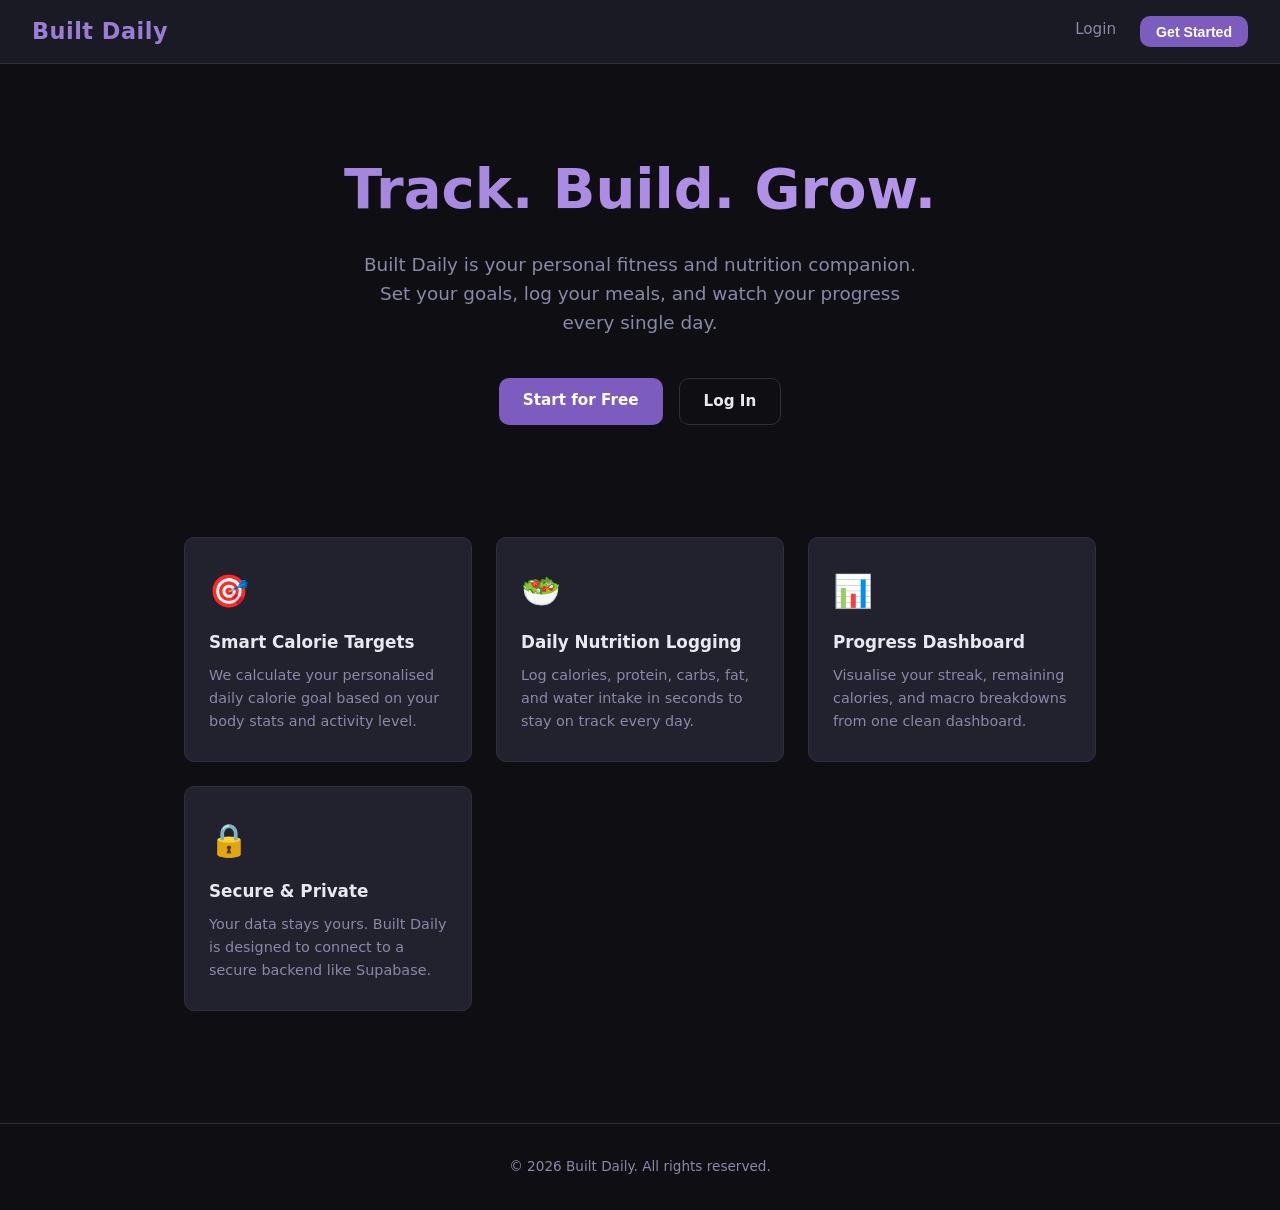
==== index.html @ 385be21b "Implement Built Daily web app: HTML pages, CSS theme, and JavaScript modules Co-authored-by: craigwi" ====
<!DOCTYPE html>
<html lang="en">
<head>
  <meta charset="UTF-8" />
  <meta name="viewport" content="width=device-width, initial-scale=1.0" />
  <title>Built Daily – Track. Build. Grow.</title>
  <link rel="stylesheet" href="css/styles.css" />
</head>
<body>

  <!-- Navigation -->
  <nav>
    <span class="logo">Built Daily</span>
    <ul class="nav-links">
      <li><a href="login.html">Login</a></li>
      <li><a href="signup.html"><button class="btn btn-primary" style="padding:0.45rem 1rem;font-size:0.88rem">Get Started</button></a></li>
    </ul>
  </nav>

  <!-- Hero -->
  <section class="hero">
    <h1>Track. Build. Grow.</h1>
    <p>
      Built Daily is your personal fitness and nutrition companion.
      Set your goals, log your meals, and watch your progress every single day.
    </p>
    <div class="hero-actions">
      <a href="signup.html" class="btn btn-primary">Start for Free</a>
      <a href="login.html" class="btn btn-secondary">Log In</a>
    </div>
  </section>

  <!-- Features -->
  <section class="features">
    <div class="feature-card">
      <div class="icon">🎯</div>
      <h3>Smart Calorie Targets</h3>
      <p>We calculate your personalised daily calorie goal based on your body stats and activity level.</p>
    </div>
    <div class="feature-card">
      <div class="icon">🥗</div>
      <h3>Daily Nutrition Logging</h3>
      <p>Log calories, protein, carbs, fat, and water intake in seconds to stay on track every day.</p>
    </div>
    <div class="feature-card">
      <div class="icon">📊</div>
      <h3>Progress Dashboard</h3>
      <p>Visualise your streak, remaining calories, and macro breakdowns from one clean dashboard.</p>
    </div>
    <div class="feature-card">
      <div class="icon">🔒</div>
      <h3>Secure &amp; Private</h3>
      <p>Your data stays yours. Built Daily is designed to connect to a secure backend like Supabase.</p>
    </div>
  </section>

  <!-- Footer -->
  <footer>
    <p>&copy; 2026 Built Daily. All rights reserved.</p>
  </footer>

</body>
</html>
---- css/styles.css ----
/* Built Daily – Dark Modern Theme */

/* ─── Reset & Base ─────────────────────────────────────────── */
*, *::before, *::after {
  box-sizing: border-box;
  margin: 0;
  padding: 0;
}

:root {
  --bg-primary:   #0f0f13;
  --bg-secondary: #1a1a24;
  --bg-card:      #22222f;
  --accent:       #7c5cbf;
  --accent-light: #9b7ed4;
  --accent-dark:  #5e41a0;
  --success:      #3ecf8e;
  --danger:       #e05260;
  --text-primary: #e8e8f0;
  --text-muted:   #8888a8;
  --border:       #2e2e3e;
  --radius:       10px;
  --shadow:       0 4px 24px rgba(0, 0, 0, 0.5);
}

html {
  font-size: 16px;
  scroll-behavior: smooth;
}

body {
  font-family: 'Segoe UI', system-ui, -apple-system, sans-serif;
  background-color: var(--bg-primary);
  color: var(--text-primary);
  line-height: 1.6;
  min-height: 100vh;
}

a {
  color: var(--accent-light);
  text-decoration: none;
  transition: color 0.2s;
}

a:hover {
  color: #fff;
}

/* ─── Navigation ────────────────────────────────────────────── */
nav {
  background-color: var(--bg-secondary);
  border-bottom: 1px solid var(--border);
  padding: 0 2rem;
  display: flex;
  align-items: center;
  justify-content: space-between;
  height: 64px;
  position: sticky;
  top: 0;
  z-index: 100;
}

nav .logo {
  font-size: 1.4rem;
  font-weight: 700;
  color: var(--accent-light);
  letter-spacing: 0.5px;
}

nav .nav-links {
  display: flex;
  gap: 1.5rem;
  list-style: none;
}

nav .nav-links a {
  color: var(--text-muted);
  font-size: 0.95rem;
  font-weight: 500;
  transition: color 0.2s;
}

nav .nav-links a:hover,
nav .nav-links a.active {
  color: var(--text-primary);
}

/* ─── Layout Helpers ────────────────────────────────────────── */
.container {
  max-width: 960px;
  margin: 0 auto;
  padding: 2rem 1.5rem;
}

.container--narrow {
  max-width: 480px;
  margin: 0 auto;
  padding: 2rem 1.5rem;
}

/* ─── Hero (Landing Page) ───────────────────────────────────── */
.hero {
  text-align: center;
  padding: 5rem 1.5rem 4rem;
}

.hero h1 {
  font-size: clamp(2rem, 5vw, 3.5rem);
  font-weight: 800;
  background: linear-gradient(135deg, var(--accent-light), #c09df5);
  -webkit-background-clip: text;
  -webkit-text-fill-color: transparent;
  background-clip: text;
  margin-bottom: 1rem;
}

.hero p {
  font-size: 1.15rem;
  color: var(--text-muted);
  max-width: 560px;
  margin: 0 auto 2.5rem;
}

.hero-actions {
  display: flex;
  gap: 1rem;
  justify-content: center;
  flex-wrap: wrap;
}

/* ─── Features Grid ─────────────────────────────────────────── */
.features {
  display: grid;
  grid-template-columns: repeat(auto-fit, minmax(240px, 1fr));
  gap: 1.5rem;
  padding: 3rem 1.5rem;
  max-width: 960px;
  margin: 0 auto;
}

.feature-card {
  background: var(--bg-card);
  border: 1px solid var(--border);
  border-radius: var(--radius);
  padding: 1.75rem 1.5rem;
  transition: transform 0.2s, border-color 0.2s;
}

.feature-card:hover {
  transform: translateY(-3px);
  border-color: var(--accent);
}

.feature-card .icon {
  font-size: 2rem;
  margin-bottom: 0.75rem;
}

.feature-card h3 {
  font-size: 1.05rem;
  margin-bottom: 0.5rem;
}

.feature-card p {
  font-size: 0.9rem;
  color: var(--text-muted);
}

/* ─── Buttons ───────────────────────────────────────────────── */
.btn {
  display: inline-block;
  padding: 0.65rem 1.5rem;
  border-radius: var(--radius);
  font-size: 0.95rem;
  font-weight: 600;
  cursor: pointer;
  transition: background-color 0.2s, transform 0.15s;
  border: none;
  text-align: center;
}

.btn:active {
  transform: scale(0.97);
}

.btn-primary {
  background-color: var(--accent);
  color: #fff;
}

.btn-primary:hover {
  background-color: var(--accent-light);
  color: #fff;
}

.btn-secondary {
  background-color: transparent;
  color: var(--text-primary);
  border: 1px solid var(--border);
}

.btn-secondary:hover {
  border-color: var(--accent-light);
  color: var(--accent-light);
}

.btn-full {
  width: 100%;
}

.btn-success {
  background-color: var(--success);
  color: #0f0f13;
}

.btn-success:hover {
  background-color: #5de0a8;
  color: #0f0f13;
}

/* ─── Cards ─────────────────────────────────────────────────── */
.card {
  background: var(--bg-card);
  border: 1px solid var(--border);
  border-radius: var(--radius);
  padding: 1.75rem;
  box-shadow: var(--shadow);
}

.card h2 {
  font-size: 1.4rem;
  margin-bottom: 1.5rem;
  color: var(--text-primary);
}

/* ─── Forms ─────────────────────────────────────────────────── */
.form-group {
  margin-bottom: 1.25rem;
}

.form-group label {
  display: block;
  font-size: 0.88rem;
  font-weight: 600;
  color: var(--text-muted);
  text-transform: uppercase;
  letter-spacing: 0.6px;
  margin-bottom: 0.4rem;
}

.form-group input,
.form-group select,
.form-group textarea {
  width: 100%;
  background: var(--bg-secondary);
  border: 1px solid var(--border);
  border-radius: 6px;
  padding: 0.65rem 0.9rem;
  font-size: 0.95rem;
  color: var(--text-primary);
  outline: none;
  transition: border-color 0.2s, box-shadow 0.2s;
}

.form-group input:focus,
.form-group select:focus,
.form-group textarea:focus {
  border-color: var(--accent);
  box-shadow: 0 0 0 3px rgba(124, 92, 191, 0.2);
}

.form-row {
  display: grid;
  grid-template-columns: 1fr 1fr;
  gap: 1rem;
}

.form-footer {
  margin-top: 1rem;
  text-align: center;
  font-size: 0.88rem;
  color: var(--text-muted);
}

/* ─── Alerts ─────────────────────────────────────────────────── */
.alert {
  padding: 0.85rem 1rem;
  border-radius: 6px;
  font-size: 0.9rem;
  margin-bottom: 1.25rem;
  display: none;
}

.alert.show {
  display: block;
}

.alert-error {
  background-color: rgba(224, 82, 96, 0.15);
  border: 1px solid var(--danger);
  color: #f08090;
}

.alert-success {
  background-color: rgba(62, 207, 142, 0.15);
  border: 1px solid var(--success);
  color: var(--success);
}

/* ─── Dashboard ─────────────────────────────────────────────── */
.page-header {
  margin-bottom: 2rem;
}

.page-header h1 {
  font-size: 1.75rem;
  font-weight: 700;
}

.page-header p {
  color: var(--text-muted);
  font-size: 0.95rem;
  margin-top: 0.25rem;
}

.stats-grid {
  display: grid;
  grid-template-columns: repeat(auto-fit, minmax(180px, 1fr));
  gap: 1.25rem;
  margin-bottom: 2rem;
}

.stat-card {
  background: var(--bg-card);
  border: 1px solid var(--border);
  border-radius: var(--radius);
  padding: 1.25rem 1.5rem;
}

.stat-card .stat-label {
  font-size: 0.78rem;
  text-transform: uppercase;
  letter-spacing: 0.6px;
  color: var(--text-muted);
  margin-bottom: 0.4rem;
}

.stat-card .stat-value {
  font-size: 2rem;
  font-weight: 700;
  color: var(--accent-light);
}

.stat-card .stat-unit {
  font-size: 0.8rem;
  color: var(--text-muted);
  margin-top: 0.1rem;
}

.progress-bar-wrap {
  background: var(--bg-secondary);
  border-radius: 999px;
  height: 8px;
  margin-top: 0.75rem;
  overflow: hidden;
}

.progress-bar {
  height: 100%;
  background: linear-gradient(90deg, var(--accent), var(--accent-light));
  border-radius: 999px;
  transition: width 0.4s ease;
}

.log-list {
  list-style: none;
}

.log-list li {
  display: flex;
  justify-content: space-between;
  padding: 0.85rem 0;
  border-bottom: 1px solid var(--border);
  font-size: 0.92rem;
}

.log-list li:last-child {
  border-bottom: none;
}

.log-list .date {
  color: var(--text-muted);
  font-size: 0.82rem;
}

/* ─── Footer ─────────────────────────────────────────────────── */
footer {
  text-align: center;
  padding: 2rem 1.5rem;
  border-top: 1px solid var(--border);
  color: var(--text-muted);
  font-size: 0.85rem;
  margin-top: 4rem;
}

/* ─── Utility ────────────────────────────────────────────────── */
.text-center { text-align: center; }
.text-muted  { color: var(--text-muted); }
.mt-1  { margin-top: 0.5rem; }
.mt-2  { margin-top: 1rem; }
.mt-3  { margin-top: 1.5rem; }
.mb-2  { margin-bottom: 1rem; }
.divider {
  border: none;
  border-top: 1px solid var(--border);
  margin: 1.5rem 0;
}

/* ─── Responsive ─────────────────────────────────────────────── */
@media (max-width: 600px) {
  .form-row {
    grid-template-columns: 1fr;
  }

  nav .nav-links {
    gap: 0.8rem;
  }

  .hero {
    padding: 3rem 1rem 2rem;
  }
}
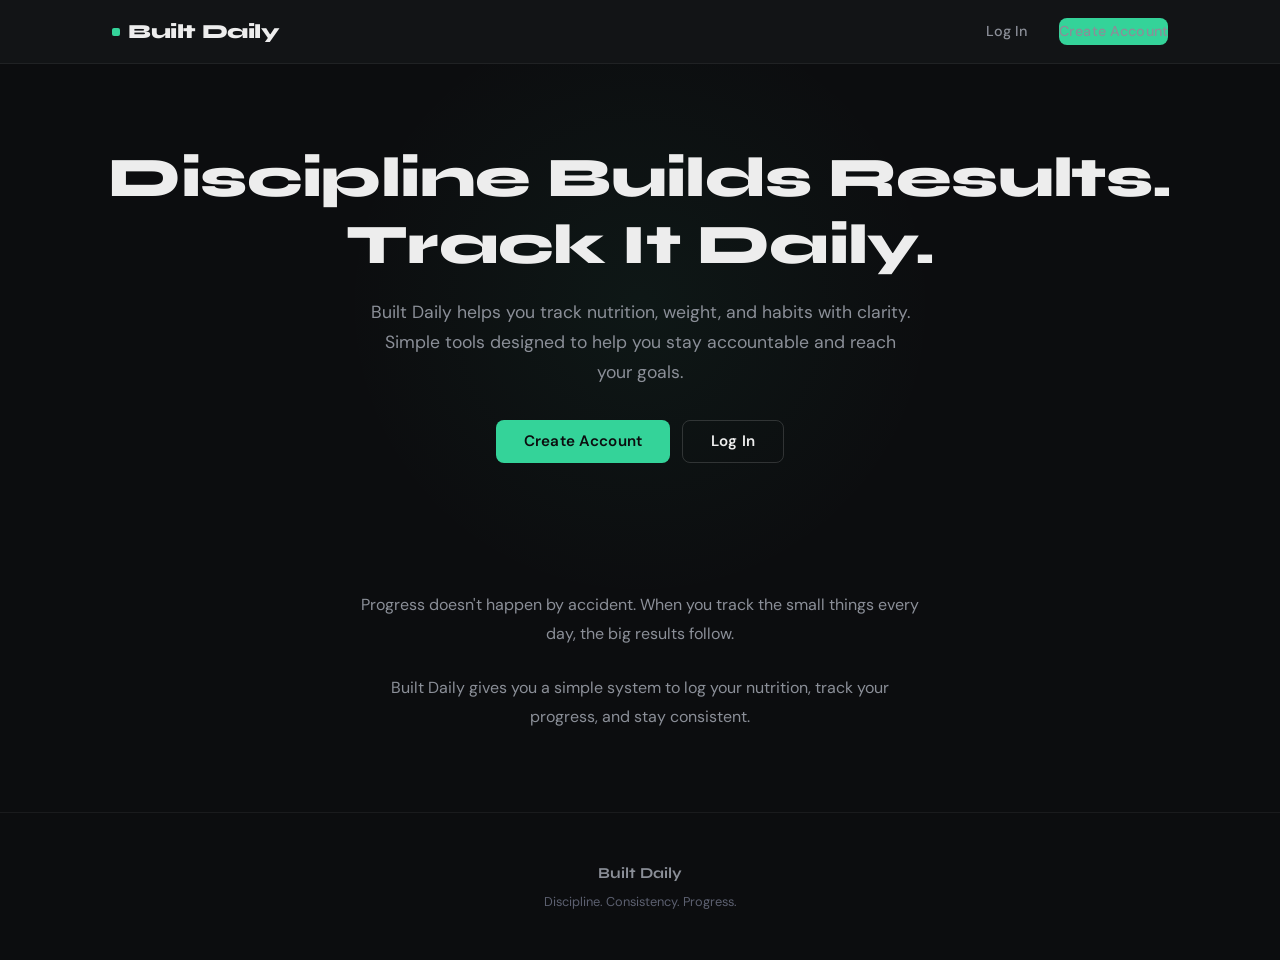
==== commit 6e56d1c8: "Revise index.html for branding and layout improvements Updated the HTML structure and content for be" ====
--- a/index.html
+++ b/index.html
@@ -1,63 +1,75 @@
 <!DOCTYPE html>
 <html lang="en">
 <head>
-  <meta charset="UTF-8" />
-  <meta name="viewport" content="width=device-width, initial-scale=1.0" />
-  <title>Built Daily – Track. Build. Grow.</title>
-  <link rel="stylesheet" href="css/styles.css" />
+  <meta charset="UTF-8">
+  <meta name="viewport" content="width=device-width, initial-scale=1.0">
+  <title>Built Daily — Discipline Builds Results</title>
+  <link rel="stylesheet" href="css/styles.css">
 </head>
 <body>
 
-  <!-- Navigation -->
-  <nav>
-    <span class="logo">Built Daily</span>
-    <ul class="nav-links">
-      <li><a href="login.html">Login</a></li>
-      <li><a href="signup.html"><button class="btn btn-primary" style="padding:0.45rem 1rem;font-size:0.88rem">Get Started</button></a></li>
-    </ul>
-  </nav>
+  <!-- Header -->
+  <header class="site-header">
+    <div class="header-inner">
+      <a href="index.html" class="logo">
+        <span class="logo-mark"></span>
+        Built Daily
+      </a>
+      <nav class="nav-desktop">
+        <a href="login.html">Log In</a>
+        <a href="signup.html" class="btn btn-primary btn-sm">Create Account</a>
+      </nav>
+      <button class="hamburger" aria-label="Toggle navigation">
+        <span></span>
+        <span></span>
+        <span></span>
+      </button>
+    </div>
+    <nav class="nav-mobile">
+      <a href="login.html">Log In</a>
+      <a href="signup.html">Create Account</a>
+    </nav>
+  </header>
 
-  <!-- Hero -->
-  <section class="hero">
-    <h1>Track. Build. Grow.</h1>
-    <p>
-      Built Daily is your personal fitness and nutrition companion.
-      Set your goals, log your meals, and watch your progress every single day.
-    </p>
-    <div class="hero-actions">
-      <a href="signup.html" class="btn btn-primary">Start for Free</a>
-      <a href="login.html" class="btn btn-secondary">Log In</a>
-    </div>
-  </section>
+  <!-- Main -->
+  <main>
 
-  <!-- Features -->
-  <section class="features">
-    <div class="feature-card">
-      <div class="icon">🎯</div>
-      <h3>Smart Calorie Targets</h3>
-      <p>We calculate your personalised daily calorie goal based on your body stats and activity level.</p>
-    </div>
-    <div class="feature-card">
-      <div class="icon">🥗</div>
-      <h3>Daily Nutrition Logging</h3>
-      <p>Log calories, protein, carbs, fat, and water intake in seconds to stay on track every day.</p>
-    </div>
-    <div class="feature-card">
-      <div class="icon">📊</div>
-      <h3>Progress Dashboard</h3>
-      <p>Visualise your streak, remaining calories, and macro breakdowns from one clean dashboard.</p>
-    </div>
-    <div class="feature-card">
-      <div class="icon">🔒</div>
-      <h3>Secure &amp; Private</h3>
-      <p>Your data stays yours. Built Daily is designed to connect to a secure backend like Supabase.</p>
-    </div>
-  </section>
+    <!-- Hero -->
+    <section class="hero container">
+      <h1 class="animate-in">Discipline Builds Results.<br>Track It Daily.</h1>
+      <p class="hero-subtitle animate-in delay-1">
+        Built Daily helps you track nutrition, weight, and habits with clarity.
+        Simple tools designed to help you stay accountable and reach your goals.
+      </p>
+      <div class="hero-ctas animate-in delay-2">
+        <a href="signup.html" class="btn btn-primary">Create Account</a>
+        <a href="login.html" class="btn btn-ghost">Log In</a>
+      </div>
+    </section>
+
+    <!-- Supporting Section -->
+    <section class="landing-section container">
+      <div class="animate-in delay-3">
+        <p>
+          Progress doesn't happen by accident.
+          When you track the small things every day, the big results follow.
+        </p>
+        <br>
+        <p>
+          Built Daily gives you a simple system to log your nutrition,
+          track your progress, and stay consistent.
+        </p>
+      </div>
+    </section>
+
+  </main>
 
   <!-- Footer -->
-  <footer>
-    <p>&copy; 2026 Built Daily. All rights reserved.</p>
+  <footer class="site-footer">
+    <p class="footer-name">Built Daily</p>
+    <p class="footer-note">Discipline. Consistency. Progress.</p>
   </footer>
 
+  <script src="js/nav.js"></script>
 </body>
 </html>
--- a/css/styles.css
+++ b/css/styles.css
@@ -1,432 +1,818 @@
-/* Built Daily – Dark Modern Theme */
-
-/* ─── Reset & Base ─────────────────────────────────────────── */
+/* ============================================
+   BUILT DAILY — Design System
+   Dark, disciplined, high-contrast, premium
+   ============================================ */
+
+/* --- Google Fonts --- */
+@import url('https://fonts.googleapis.com/css2?family=DM+Sans:ital,opsz,wght@0,9..40,300;0,9..40,400;0,9..40,500;0,9..40,600;0,9..40,700;1,9..40,400&family=Syne:wght@600;700;800&display=swap');
+
+/* --- CSS Variables --- */
+:root {
+  /* Backgrounds */
+  --bg-base: #0c0d0f;
+  --bg-section: #121416;
+  --bg-card: #181a1e;
+  --bg-card-hover: #1e2126;
+  --bg-input: #13151a;
+
+  /* Borders */
+  --border-subtle: rgba(255, 255, 255, 0.06);
+  --border-default: rgba(255, 255, 255, 0.1);
+  --border-strong: rgba(255, 255, 255, 0.15);
+  --border-input: rgba(255, 255, 255, 0.12);
+  --border-input-focus: var(--accent);
+
+  /* Text */
+  --text-primary: #ededed;
+  --text-secondary: #8b8f98;
+  --text-muted: #5c6070;
+  --text-on-accent: #0c0d0f;
+
+  /* Accent — disciplined teal-green */
+  --accent: #34d399;
+  --accent-hover: #2fc48d;
+  --accent-subtle: rgba(52, 211, 153, 0.1);
+  --accent-glow: rgba(52, 211, 153, 0.15);
+
+  /* Status */
+  --red: #f87171;
+  --yellow: #fbbf24;
+
+  /* Typography */
+  --font-heading: 'Syne', sans-serif;
+  --font-body: 'DM Sans', sans-serif;
+
+  /* Spacing scale */
+  --space-xs: 0.375rem;
+  --space-sm: 0.75rem;
+  --space-md: 1.25rem;
+  --space-lg: 2rem;
+  --space-xl: 3rem;
+  --space-2xl: 5rem;
+
+  /* Sizing */
+  --container-max: 1120px;
+  --container-narrow: 520px;
+  --radius-sm: 8px;
+  --radius-md: 12px;
+  --radius-lg: 16px;
+
+  /* Header */
+  --header-height: 64px;
+
+  /* Transitions */
+  --ease: cubic-bezier(0.25, 0.46, 0.45, 0.94);
+}
+
+/* --- Reset & Base --- */
 *, *::before, *::after {
-  box-sizing: border-box;
   margin: 0;
   padding: 0;
-}
-
-:root {
-  --bg-primary:   #0f0f13;
-  --bg-secondary: #1a1a24;
-  --bg-card:      #22222f;
-  --accent:       #7c5cbf;
-  --accent-light: #9b7ed4;
-  --accent-dark:  #5e41a0;
-  --success:      #3ecf8e;
-  --danger:       #e05260;
-  --text-primary: #e8e8f0;
-  --text-muted:   #8888a8;
-  --border:       #2e2e3e;
-  --radius:       10px;
-  --shadow:       0 4px 24px rgba(0, 0, 0, 0.5);
+  box-sizing: border-box;
 }
 
 html {
   font-size: 16px;
   scroll-behavior: smooth;
+  -webkit-font-smoothing: antialiased;
+  -moz-osx-font-smoothing: grayscale;
 }
 
 body {
-  font-family: 'Segoe UI', system-ui, -apple-system, sans-serif;
-  background-color: var(--bg-primary);
+  font-family: var(--font-body);
+  font-weight: 400;
   color: var(--text-primary);
+  background-color: var(--bg-base);
   line-height: 1.6;
   min-height: 100vh;
+  display: flex;
+  flex-direction: column;
+  overflow-x: hidden;
 }
 
 a {
-  color: var(--accent-light);
+  color: var(--accent);
   text-decoration: none;
-  transition: color 0.2s;
+  transition: color 0.2s var(--ease);
 }
 
 a:hover {
-  color: #fff;
-}
-
-/* ─── Navigation ────────────────────────────────────────────── */
-nav {
-  background-color: var(--bg-secondary);
-  border-bottom: 1px solid var(--border);
-  padding: 0 2rem;
+  color: var(--accent-hover);
+}
+
+img {
+  max-width: 100%;
+  display: block;
+}
+
+/* --- Typography --- */
+h1, h2, h3, h4 {
+  font-family: var(--font-heading);
+  font-weight: 700;
+  line-height: 1.2;
+  color: var(--text-primary);
+  letter-spacing: -0.01em;
+}
+
+h1 {
+  font-size: clamp(2rem, 5vw, 3rem);
+  font-weight: 800;
+}
+
+h2 {
+  font-size: clamp(1.5rem, 3.5vw, 2rem);
+}
+
+h3 {
+  font-size: 1.25rem;
+}
+
+h4 {
+  font-size: 1rem;
+  font-weight: 600;
+}
+
+p {
+  color: var(--text-secondary);
+  line-height: 1.7;
+}
+
+.text-muted {
+  color: var(--text-muted);
+  font-size: 0.875rem;
+}
+
+/* --- Layout --- */
+.container {
+  width: 100%;
+  max-width: var(--container-max);
+  margin: 0 auto;
+  padding: 0 var(--space-lg);
+}
+
+.container-narrow {
+  width: 100%;
+  max-width: var(--container-narrow);
+  margin: 0 auto;
+  padding: 0 var(--space-lg);
+}
+
+main {
+  flex: 1;
+  padding-top: var(--header-height);
+}
+
+/* --- Header / Sticky Nav --- */
+.site-header {
+  position: fixed;
+  top: 0;
+  left: 0;
+  right: 0;
+  z-index: 100;
+  height: var(--header-height);
+  background: var(--bg-section);
+  border-bottom: 1px solid var(--border-subtle);
+  backdrop-filter: blur(12px);
+  -webkit-backdrop-filter: blur(12px);
+}
+
+.header-inner {
+  max-width: var(--container-max);
+  margin: 0 auto;
+  padding: 0 var(--space-lg);
+  height: 100%;
   display: flex;
   align-items: center;
   justify-content: space-between;
-  height: 64px;
-  position: sticky;
-  top: 0;
-  z-index: 100;
-}
-
-nav .logo {
-  font-size: 1.4rem;
-  font-weight: 700;
-  color: var(--accent-light);
-  letter-spacing: 0.5px;
-}
-
-nav .nav-links {
-  display: flex;
-  gap: 1.5rem;
-  list-style: none;
-}
-
-nav .nav-links a {
-  color: var(--text-muted);
+}
+
+/* Logo */
+.logo {
+  font-family: var(--font-heading);
+  font-weight: 800;
+  font-size: 1.25rem;
+  color: var(--text-primary);
+  letter-spacing: -0.02em;
+  text-decoration: none;
+  display: flex;
+  align-items: center;
+  gap: 0.5rem;
+}
+
+.logo .logo-mark {
+  width: 8px;
+  height: 8px;
+  background: var(--accent);
+  border-radius: 2px;
+  display: inline-block;
+}
+
+/* Desktop Nav */
+.nav-desktop {
+  display: flex;
+  align-items: center;
+  gap: var(--space-lg);
+}
+
+.nav-desktop a {
+  font-size: 0.9rem;
+  font-weight: 500;
+  color: var(--text-secondary);
+  text-decoration: none;
+  padding: 0.375rem 0;
+  position: relative;
+  transition: color 0.2s var(--ease);
+}
+
+.nav-desktop a:hover,
+.nav-desktop a.active {
+  color: var(--text-primary);
+}
+
+.nav-desktop a.active::after {
+  content: '';
+  position: absolute;
+  bottom: -2px;
+  left: 0;
+  right: 0;
+  height: 2px;
+  background: var(--accent);
+  border-radius: 1px;
+}
+
+/* Hamburger */
+.hamburger {
+  display: none;
+  flex-direction: column;
+  justify-content: center;
+  gap: 5px;
+  width: 28px;
+  height: 28px;
+  background: none;
+  border: none;
+  cursor: pointer;
+  padding: 0;
+  z-index: 110;
+}
+
+.hamburger span {
+  display: block;
+  width: 100%;
+  height: 2px;
+  background: var(--text-primary);
+  border-radius: 1px;
+  transition: transform 0.3s var(--ease), opacity 0.2s var(--ease);
+}
+
+.hamburger.open span:nth-child(1) {
+  transform: translateY(7px) rotate(45deg);
+}
+
+.hamburger.open span:nth-child(2) {
+  opacity: 0;
+}
+
+.hamburger.open span:nth-child(3) {
+  transform: translateY(-7px) rotate(-45deg);
+}
+
+/* Mobile Nav */
+.nav-mobile {
+  display: none;
+  position: fixed;
+  top: var(--header-height);
+  left: 0;
+  right: 0;
+  background: var(--bg-section);
+  border-bottom: 1px solid var(--border-subtle);
+  padding: var(--space-md) var(--space-lg) var(--space-lg);
+  transform: translateY(-10px);
+  opacity: 0;
+  pointer-events: none;
+  transition: transform 0.3s var(--ease), opacity 0.3s var(--ease);
+  z-index: 99;
+}
+
+.nav-mobile.open {
+  transform: translateY(0);
+  opacity: 1;
+  pointer-events: auto;
+}
+
+.nav-mobile a {
+  display: block;
+  font-size: 1.05rem;
+  font-weight: 500;
+  color: var(--text-secondary);
+  padding: 0.875rem 0;
+  border-bottom: 1px solid var(--border-subtle);
+  transition: color 0.2s var(--ease);
+}
+
+.nav-mobile a:last-child {
+  border-bottom: none;
+}
+
+.nav-mobile a:hover,
+.nav-mobile a.active {
+  color: var(--text-primary);
+}
+
+.nav-mobile a.active {
+  color: var(--accent);
+}
+
+/* --- Buttons --- */
+.btn {
+  display: inline-flex;
+  align-items: center;
+  justify-content: center;
+  font-family: var(--font-body);
+  font-weight: 600;
   font-size: 0.95rem;
-  font-weight: 500;
-  transition: color 0.2s;
-}
-
-nav .nav-links a:hover,
-nav .nav-links a.active {
+  padding: 0.8rem 1.75rem;
+  border-radius: var(--radius-sm);
+  border: none;
+  cursor: pointer;
+  transition: all 0.2s var(--ease);
+  text-decoration: none;
+  line-height: 1;
+  letter-spacing: 0.01em;
+}
+
+.btn-primary {
+  background: var(--accent);
+  color: var(--text-on-accent);
+}
+
+.btn-primary:hover {
+  background: var(--accent-hover);
+  color: var(--text-on-accent);
+  box-shadow: 0 0 24px var(--accent-glow);
+}
+
+.btn-ghost {
+  background: transparent;
   color: var(--text-primary);
-}
-
-/* ─── Layout Helpers ────────────────────────────────────────── */
-.container {
-  max-width: 960px;
-  margin: 0 auto;
-  padding: 2rem 1.5rem;
-}
-
-.container--narrow {
-  max-width: 480px;
-  margin: 0 auto;
-  padding: 2rem 1.5rem;
-}
-
-/* ─── Hero (Landing Page) ───────────────────────────────────── */
-.hero {
-  text-align: center;
-  padding: 5rem 1.5rem 4rem;
-}
-
-.hero h1 {
-  font-size: clamp(2rem, 5vw, 3.5rem);
-  font-weight: 800;
-  background: linear-gradient(135deg, var(--accent-light), #c09df5);
-  -webkit-background-clip: text;
-  -webkit-text-fill-color: transparent;
-  background-clip: text;
-  margin-bottom: 1rem;
-}
-
-.hero p {
-  font-size: 1.15rem;
-  color: var(--text-muted);
-  max-width: 560px;
-  margin: 0 auto 2.5rem;
-}
-
-.hero-actions {
-  display: flex;
-  gap: 1rem;
-  justify-content: center;
-  flex-wrap: wrap;
-}
-
-/* ─── Features Grid ─────────────────────────────────────────── */
-.features {
-  display: grid;
-  grid-template-columns: repeat(auto-fit, minmax(240px, 1fr));
-  gap: 1.5rem;
-  padding: 3rem 1.5rem;
-  max-width: 960px;
-  margin: 0 auto;
-}
-
-.feature-card {
-  background: var(--bg-card);
-  border: 1px solid var(--border);
-  border-radius: var(--radius);
-  padding: 1.75rem 1.5rem;
-  transition: transform 0.2s, border-color 0.2s;
-}
-
-.feature-card:hover {
-  transform: translateY(-3px);
-  border-color: var(--accent);
-}
-
-.feature-card .icon {
-  font-size: 2rem;
-  margin-bottom: 0.75rem;
-}
-
-.feature-card h3 {
-  font-size: 1.05rem;
-  margin-bottom: 0.5rem;
-}
-
-.feature-card p {
-  font-size: 0.9rem;
-  color: var(--text-muted);
-}
-
-/* ─── Buttons ───────────────────────────────────────────────── */
-.btn {
-  display: inline-block;
-  padding: 0.65rem 1.5rem;
-  border-radius: var(--radius);
-  font-size: 0.95rem;
-  font-weight: 600;
-  cursor: pointer;
-  transition: background-color 0.2s, transform 0.15s;
-  border: none;
-  text-align: center;
-}
-
-.btn:active {
-  transform: scale(0.97);
-}
-
-.btn-primary {
-  background-color: var(--accent);
-  color: #fff;
-}
-
-.btn-primary:hover {
-  background-color: var(--accent-light);
-  color: #fff;
-}
-
-.btn-secondary {
-  background-color: transparent;
+  border: 1px solid var(--border-strong);
+}
+
+.btn-ghost:hover {
+  border-color: var(--text-secondary);
   color: var(--text-primary);
-  border: 1px solid var(--border);
-}
-
-.btn-secondary:hover {
-  border-color: var(--accent-light);
-  color: var(--accent-light);
+  background: rgba(255, 255, 255, 0.03);
 }
 
 .btn-full {
   width: 100%;
 }
 
-.btn-success {
-  background-color: var(--success);
-  color: #0f0f13;
-}
-
-.btn-success:hover {
-  background-color: #5de0a8;
-  color: #0f0f13;
-}
-
-/* ─── Cards ─────────────────────────────────────────────────── */
+.btn-sm {
+  font-size: 0.85rem;
+  padding: 0.6rem 1.25rem;
+}
+
+/* --- Cards --- */
 .card {
   background: var(--bg-card);
-  border: 1px solid var(--border);
-  border-radius: var(--radius);
-  padding: 1.75rem;
-  box-shadow: var(--shadow);
-}
-
-.card h2 {
-  font-size: 1.4rem;
-  margin-bottom: 1.5rem;
-  color: var(--text-primary);
-}
-
-/* ─── Forms ─────────────────────────────────────────────────── */
-.form-group {
-  margin-bottom: 1.25rem;
-}
-
-.form-group label {
-  display: block;
-  font-size: 0.88rem;
-  font-weight: 600;
+  border: 1px solid var(--border-subtle);
+  border-radius: var(--radius-md);
+  padding: var(--space-lg);
+  transition: border-color 0.2s var(--ease), box-shadow 0.2s var(--ease);
+}
+
+.card:hover {
+  border-color: var(--border-default);
+}
+
+.card-elevated {
+  box-shadow: 0 4px 24px rgba(0, 0, 0, 0.25);
+}
+
+/* Stat cards on dashboard */
+.stat-card {
+  background: var(--bg-card);
+  border: 1px solid var(--border-subtle);
+  border-radius: var(--radius-md);
+  padding: var(--space-md) var(--space-lg);
+  display: flex;
+  flex-direction: column;
+  gap: var(--space-xs);
+}
+
+.stat-card .stat-label {
+  font-size: 0.8rem;
+  font-weight: 500;
   color: var(--text-muted);
   text-transform: uppercase;
-  letter-spacing: 0.6px;
-  margin-bottom: 0.4rem;
-}
-
-.form-group input,
-.form-group select,
-.form-group textarea {
+  letter-spacing: 0.08em;
+}
+
+.stat-card .stat-value {
+  font-family: var(--font-heading);
+  font-weight: 700;
+  font-size: 1.75rem;
+  color: var(--text-primary);
+  line-height: 1.2;
+}
+
+.stat-card .stat-unit {
+  font-size: 0.85rem;
+  color: var(--text-secondary);
+  font-weight: 400;
+}
+
+.stat-card .stat-note {
+  font-size: 0.8rem;
+  color: var(--text-muted);
+  margin-top: 2px;
+}
+
+/* Accent border variant */
+.stat-card.accent-border {
+  border-left: 3px solid var(--accent);
+}
+
+/* --- Forms --- */
+.form-group {
+  display: flex;
+  flex-direction: column;
+  gap: 0.5rem;
+}
+
+.form-group + .form-group {
+  margin-top: var(--space-md);
+}
+
+.form-label {
+  font-size: 0.85rem;
+  font-weight: 500;
+  color: var(--text-secondary);
+  letter-spacing: 0.01em;
+}
+
+.form-input,
+.form-select {
   width: 100%;
-  background: var(--bg-secondary);
-  border: 1px solid var(--border);
-  border-radius: 6px;
-  padding: 0.65rem 0.9rem;
+  font-family: var(--font-body);
   font-size: 0.95rem;
+  font-weight: 400;
   color: var(--text-primary);
+  background: var(--bg-input);
+  border: 1px solid var(--border-input);
+  border-radius: var(--radius-sm);
+  padding: 0.8rem 1rem;
   outline: none;
-  transition: border-color 0.2s, box-shadow 0.2s;
-}
-
-.form-group input:focus,
-.form-group select:focus,
-.form-group textarea:focus {
+  transition: border-color 0.2s var(--ease), box-shadow 0.2s var(--ease);
+  -webkit-appearance: none;
+  appearance: none;
+}
+
+.form-input::placeholder {
+  color: var(--text-muted);
+}
+
+.form-input:focus,
+.form-select:focus {
   border-color: var(--accent);
-  box-shadow: 0 0 0 3px rgba(124, 92, 191, 0.2);
+  box-shadow: 0 0 0 3px var(--accent-subtle);
+}
+
+.form-select {
+  background-image: url("data:image/svg+xml,%3Csvg xmlns='http://www.w3.org/2000/svg' width='12' height='8' fill='none'%3E%3Cpath d='M1 1.5l5 5 5-5' stroke='%238b8f98' stroke-width='1.5' stroke-linecap='round' stroke-linejoin='round'/%3E%3C/svg%3E");
+  background-repeat: no-repeat;
+  background-position: right 1rem center;
+  padding-right: 2.5rem;
+}
+
+.form-helper {
+  font-size: 0.8rem;
+  color: var(--text-muted);
+  line-height: 1.5;
 }
 
 .form-row {
   display: grid;
   grid-template-columns: 1fr 1fr;
-  gap: 1rem;
-}
-
-.form-footer {
-  margin-top: 1rem;
-  text-align: center;
-  font-size: 0.88rem;
-  color: var(--text-muted);
-}
-
-/* ─── Alerts ─────────────────────────────────────────────────── */
-.alert {
-  padding: 0.85rem 1rem;
-  border-radius: 6px;
+  gap: var(--space-md);
+}
+
+/* --- Page Header / Hero --- */
+.page-header {
+  text-align: center;
+  padding: var(--space-2xl) 0 var(--space-xl);
+}
+
+.page-header h1 {
+  margin-bottom: var(--space-sm);
+}
+
+.page-header p {
+  max-width: 520px;
+  margin: 0 auto;
+}
+
+/* Landing hero */
+.hero {
+  text-align: center;
+  padding: var(--space-2xl) 0;
+  position: relative;
+}
+
+.hero::before {
+  content: '';
+  position: absolute;
+  top: -60px;
+  left: 50%;
+  transform: translateX(-50%);
+  width: 600px;
+  height: 600px;
+  background: radial-gradient(circle, var(--accent-glow) 0%, transparent 70%);
+  pointer-events: none;
+  opacity: 0.35;
+}
+
+.hero h1 {
+  font-size: clamp(2.25rem, 6vw, 3.5rem);
+  margin-bottom: var(--space-md);
+  position: relative;
+}
+
+.hero .hero-subtitle {
+  font-size: 1.1rem;
+  color: var(--text-secondary);
+  max-width: 540px;
+  margin: 0 auto var(--space-lg);
+  line-height: 1.7;
+  position: relative;
+}
+
+.hero .hero-ctas {
+  display: flex;
+  gap: var(--space-sm);
+  justify-content: center;
+  flex-wrap: wrap;
+  position: relative;
+}
+
+/* Supporting section on landing */
+.landing-section {
+  padding: var(--space-xl) 0 var(--space-2xl);
+  text-align: center;
+}
+
+.landing-section p {
+  max-width: 560px;
+  margin: 0 auto;
+  font-size: 1rem;
+  line-height: 1.8;
+}
+
+/* --- Auth Pages (Login, Signup) --- */
+.auth-wrapper {
+  display: flex;
+  align-items: flex-start;
+  justify-content: center;
+  padding: var(--space-2xl) 0;
+}
+
+.auth-card {
+  width: 100%;
+  max-width: 440px;
+  padding: 0 var(--space-lg);
+}
+
+.auth-card .page-title {
+  text-align: center;
+  margin-bottom: var(--space-xs);
+}
+
+.auth-card .page-subtitle {
+  text-align: center;
+  color: var(--text-secondary);
+  margin-bottom: var(--space-xl);
+  font-size: 0.95rem;
+  line-height: 1.6;
+}
+
+.auth-card .card {
+  margin-bottom: var(--space-lg);
+}
+
+.auth-footer {
+  text-align: center;
   font-size: 0.9rem;
-  margin-bottom: 1.25rem;
-  display: none;
-}
-
-.alert.show {
-  display: block;
-}
-
-.alert-error {
-  background-color: rgba(224, 82, 96, 0.15);
-  border: 1px solid var(--danger);
-  color: #f08090;
-}
-
-.alert-success {
-  background-color: rgba(62, 207, 142, 0.15);
-  border: 1px solid var(--success);
-  color: var(--success);
-}
-
-/* ─── Dashboard ─────────────────────────────────────────────── */
-.page-header {
-  margin-bottom: 2rem;
-}
-
-.page-header h1 {
-  font-size: 1.75rem;
-  font-weight: 700;
-}
-
-.page-header p {
-  color: var(--text-muted);
+  color: var(--text-secondary);
+}
+
+.auth-footer a {
+  font-weight: 500;
+}
+
+/* --- Profile Page --- */
+.profile-wrapper {
+  display: flex;
+  align-items: flex-start;
+  justify-content: center;
+  padding: var(--space-2xl) 0;
+}
+
+.profile-card {
+  width: 100%;
+  max-width: 520px;
+  padding: 0 var(--space-lg);
+}
+
+.profile-card .page-title {
+  text-align: center;
+  margin-bottom: var(--space-xs);
+}
+
+.profile-card .page-subtitle {
+  text-align: center;
+  color: var(--text-secondary);
+  margin-bottom: var(--space-xl);
   font-size: 0.95rem;
-  margin-top: 0.25rem;
+  line-height: 1.6;
+  max-width: 440px;
+  margin-left: auto;
+  margin-right: auto;
+}
+
+.profile-card .form-helper-bottom {
+  text-align: center;
+  margin-top: var(--space-lg);
+}
+
+/* --- Dashboard --- */
+.dashboard-header {
+  padding: var(--space-xl) 0 var(--space-lg);
+}
+
+.dashboard-header h1 {
+  margin-bottom: 0.375rem;
+}
+
+.dashboard-header p {
+  font-size: 0.95rem;
 }
 
 .stats-grid {
   display: grid;
-  grid-template-columns: repeat(auto-fit, minmax(180px, 1fr));
-  gap: 1.25rem;
-  margin-bottom: 2rem;
-}
-
-.stat-card {
-  background: var(--bg-card);
-  border: 1px solid var(--border);
-  border-radius: var(--radius);
-  padding: 1.25rem 1.5rem;
-}
-
-.stat-card .stat-label {
-  font-size: 0.78rem;
-  text-transform: uppercase;
-  letter-spacing: 0.6px;
-  color: var(--text-muted);
-  margin-bottom: 0.4rem;
-}
-
-.stat-card .stat-value {
-  font-size: 2rem;
+  grid-template-columns: repeat(auto-fit, minmax(200px, 1fr));
+  gap: var(--space-md);
+  margin-bottom: var(--space-xl);
+}
+
+.dashboard-cta {
+  text-align: center;
+  padding: var(--space-lg) 0 var(--space-2xl);
+}
+
+/* --- Daily Log Page --- */
+.log-wrapper {
+  display: flex;
+  align-items: flex-start;
+  justify-content: center;
+  padding: var(--space-2xl) 0;
+}
+
+.log-card {
+  width: 100%;
+  max-width: 520px;
+  padding: 0 var(--space-lg);
+}
+
+.log-card .page-title {
+  text-align: center;
+  margin-bottom: var(--space-xs);
+}
+
+.log-card .page-subtitle {
+  text-align: center;
+  color: var(--text-secondary);
+  margin-bottom: var(--space-xl);
+  font-size: 0.95rem;
+  line-height: 1.6;
+  max-width: 440px;
+  margin-left: auto;
+  margin-right: auto;
+}
+
+.log-card .form-helper-bottom {
+  text-align: center;
+  margin-top: var(--space-lg);
+}
+
+/* --- Footer --- */
+.site-footer {
+  padding: var(--space-xl) 0;
+  border-top: 1px solid var(--border-subtle);
+  text-align: center;
+}
+
+.site-footer .footer-name {
+  font-family: var(--font-heading);
   font-weight: 700;
-  color: var(--accent-light);
-}
-
-.stat-card .stat-unit {
+  font-size: 0.95rem;
+  color: var(--text-secondary);
+  margin-bottom: 0.25rem;
+}
+
+.site-footer .footer-note {
   font-size: 0.8rem;
   color: var(--text-muted);
-  margin-top: 0.1rem;
-}
-
-.progress-bar-wrap {
-  background: var(--bg-secondary);
-  border-radius: 999px;
-  height: 8px;
-  margin-top: 0.75rem;
+}
+
+/* --- Utility --- */
+.sr-only {
+  position: absolute;
+  width: 1px;
+  height: 1px;
+  padding: 0;
+  margin: -1px;
   overflow: hidden;
-}
-
-.progress-bar {
-  height: 100%;
-  background: linear-gradient(90deg, var(--accent), var(--accent-light));
-  border-radius: 999px;
-  transition: width 0.4s ease;
-}
-
-.log-list {
-  list-style: none;
-}
-
-.log-list li {
-  display: flex;
-  justify-content: space-between;
-  padding: 0.85rem 0;
-  border-bottom: 1px solid var(--border);
-  font-size: 0.92rem;
-}
-
-.log-list li:last-child {
-  border-bottom: none;
-}
-
-.log-list .date {
-  color: var(--text-muted);
-  font-size: 0.82rem;
-}
-
-/* ─── Footer ─────────────────────────────────────────────────── */
-footer {
-  text-align: center;
-  padding: 2rem 1.5rem;
-  border-top: 1px solid var(--border);
-  color: var(--text-muted);
-  font-size: 0.85rem;
-  margin-top: 4rem;
-}
-
-/* ─── Utility ────────────────────────────────────────────────── */
-.text-center { text-align: center; }
-.text-muted  { color: var(--text-muted); }
-.mt-1  { margin-top: 0.5rem; }
-.mt-2  { margin-top: 1rem; }
-.mt-3  { margin-top: 1.5rem; }
-.mb-2  { margin-bottom: 1rem; }
-.divider {
-  border: none;
-  border-top: 1px solid var(--border);
-  margin: 1.5rem 0;
-}
-
-/* ─── Responsive ─────────────────────────────────────────────── */
-@media (max-width: 600px) {
+  clip: rect(0, 0, 0, 0);
+  border: 0;
+}
+
+/* --- Animations --- */
+@keyframes fadeUp {
+  from {
+    opacity: 0;
+    transform: translateY(16px);
+  }
+  to {
+    opacity: 1;
+    transform: translateY(0);
+  }
+}
+
+.animate-in {
+  animation: fadeUp 0.5s var(--ease) both;
+}
+
+.animate-in.delay-1 { animation-delay: 0.1s; }
+.animate-in.delay-2 { animation-delay: 0.2s; }
+.animate-in.delay-3 { animation-delay: 0.3s; }
+.animate-in.delay-4 { animation-delay: 0.4s; }
+
+/* --- Responsive --- */
+@media (max-width: 768px) {
+  .nav-desktop {
+    display: none;
+  }
+
+  .hamburger {
+    display: flex;
+  }
+
+  .nav-mobile {
+    display: block;
+  }
+
   .form-row {
     grid-template-columns: 1fr;
   }
 
-  nav .nav-links {
-    gap: 0.8rem;
-  }
-
-  .hero {
-    padding: 3rem 1rem 2rem;
-  }
-}
+  .stats-grid {
+    grid-template-columns: 1fr;
+  }
+
+  .hero h1 {
+    font-size: clamp(1.75rem, 7vw, 2.5rem);
+  }
+
+  .hero .hero-subtitle {
+    font-size: 1rem;
+    padding: 0 var(--space-sm);
+  }
+
+  .page-header {
+    padding: var(--space-xl) 0 var(--space-lg);
+  }
+
+  .container {
+    padding: 0 var(--space-md);
+  }
+
+  .container-narrow {
+    padding: 0 var(--space-md);
+  }
+
+  .card {
+    padding: var(--space-md);
+  }
+}
+
+@media (max-width: 480px) {
+  .hero .hero-ctas {
+    flex-direction: column;
+    align-items: center;
+  }
+
+  .hero .hero-ctas .btn {
+    width: 100%;
+    max-width: 280px;
+  }
+}
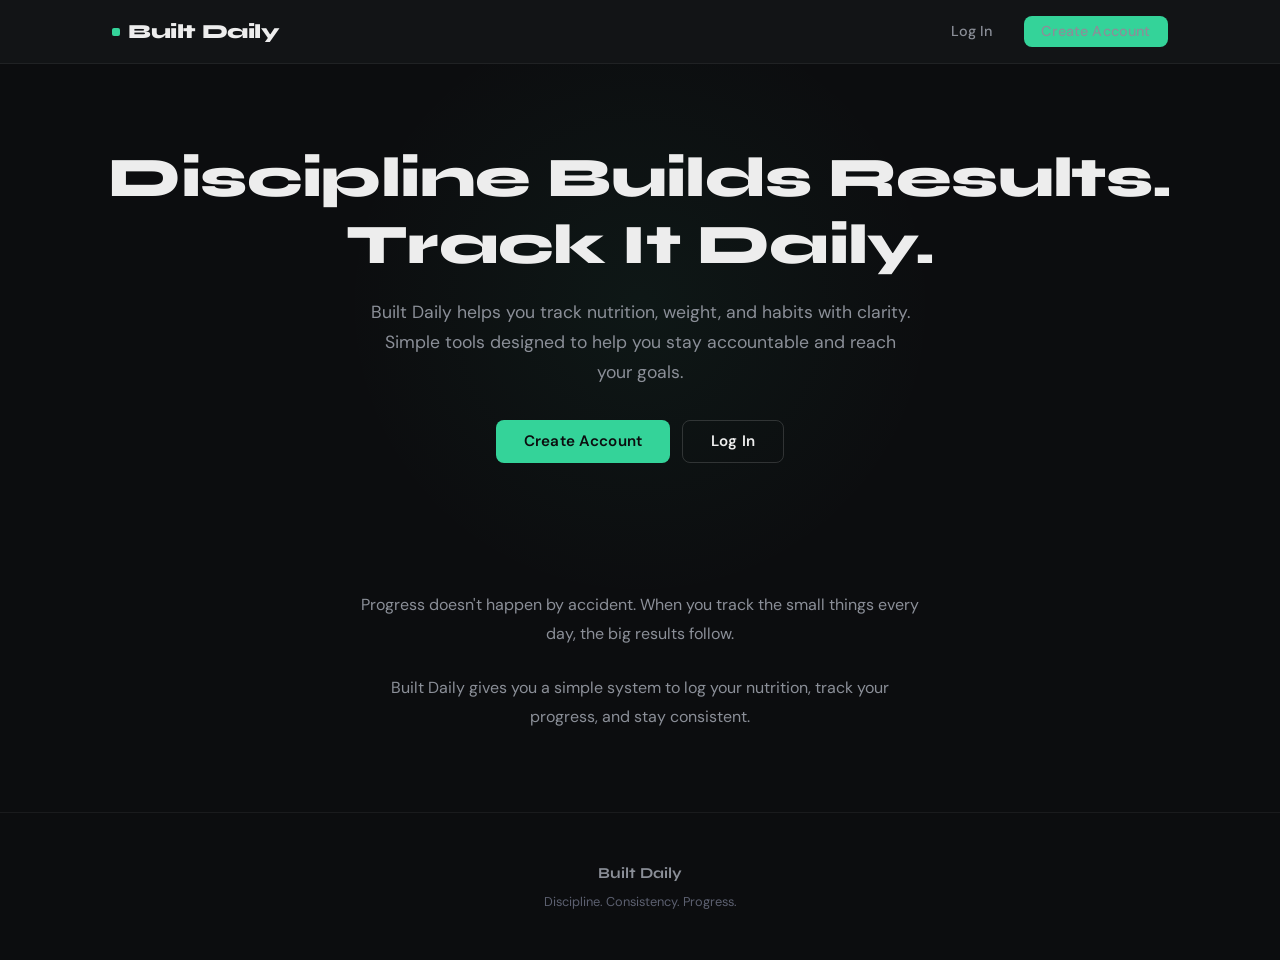
==== commit 53f6d72a: "Remove commented sections from index.html" ====
--- a/index.html
+++ b/index.html
@@ -33,8 +33,6 @@
 
   <!-- Main -->
   <main>
-
-    <!-- Hero -->
     <section class="hero container">
       <h1 class="animate-in">Discipline Builds Results.<br>Track It Daily.</h1>
       <p class="hero-subtitle animate-in delay-1">
@@ -47,7 +45,6 @@
       </div>
     </section>
 
-    <!-- Supporting Section -->
     <section class="landing-section container">
       <div class="animate-in delay-3">
         <p>
@@ -61,7 +58,6 @@
         </p>
       </div>
     </section>
-
   </main>
 
   <!-- Footer -->
--- a/css/styles.css
+++ b/css/styles.css
@@ -14,6 +14,7 @@
   --bg-card: #181a1e;
   --bg-card-hover: #1e2126;
   --bg-input: #13151a;
+  --bg-progress-track: #1e2126;
 
   /* Borders */
   --border-subtle: rgba(255, 255, 255, 0.06);
@@ -36,7 +37,10 @@
 
   /* Status */
   --red: #f87171;
+  --red-subtle: rgba(248, 113, 113, 0.1);
   --yellow: #fbbf24;
+  --green: #34d399;
+  --green-subtle: rgba(52, 211, 153, 0.1);
 
   /* Typography */
   --font-heading: 'Syne', sans-serif;
@@ -238,6 +242,10 @@
   height: 2px;
   background: var(--accent);
   border-radius: 1px;
+}
+
+.nav-desktop .btn {
+  padding: 0.5rem 1.1rem;
 }
 
 /* Hamburger */
@@ -320,6 +328,33 @@
 
 .nav-mobile a.active {
   color: var(--accent);
+}
+
+/* --- Alerts --- */
+.alert {
+  display: none;
+  padding: 0.85rem 1rem;
+  border-radius: var(--radius-sm);
+  font-size: 0.9rem;
+  font-weight: 500;
+  line-height: 1.5;
+  margin-bottom: var(--space-md);
+}
+
+.alert.show {
+  display: block;
+}
+
+.alert-error {
+  background: var(--red-subtle);
+  color: var(--red);
+  border: 1px solid rgba(248, 113, 113, 0.2);
+}
+
+.alert-success {
+  background: var(--green-subtle);
+  color: var(--green);
+  border: 1px solid rgba(52, 211, 153, 0.2);
 }
 
 /* --- Buttons --- */
@@ -428,9 +463,26 @@
   margin-top: 2px;
 }
 
-/* Accent border variant */
 .stat-card.accent-border {
   border-left: 3px solid var(--accent);
+}
+
+/* --- Progress Bars --- */
+.progress-track {
+  width: 100%;
+  height: 8px;
+  background: var(--bg-progress-track);
+  border-radius: 4px;
+  overflow: hidden;
+  margin-top: var(--space-xs);
+}
+
+.progress-bar {
+  height: 100%;
+  background: var(--accent);
+  border-radius: 4px;
+  width: 0%;
+  transition: width 0.5s var(--ease);
 }
 
 /* --- Forms --- */
@@ -644,6 +696,16 @@
   margin-top: var(--space-lg);
 }
 
+.calorie-target-display {
+  text-align: center;
+  font-family: var(--font-heading);
+  font-weight: 700;
+  font-size: 1.1rem;
+  color: var(--accent);
+  margin-top: var(--space-md);
+  display: none;
+}
+
 /* --- Dashboard --- */
 .dashboard-header {
   padding: var(--space-xl) 0 var(--space-lg);
@@ -655,18 +717,70 @@
 
 .dashboard-header p {
   font-size: 0.95rem;
+}
+
+.dashboard-greeting {
+  font-size: 1.1rem;
+  color: var(--text-secondary);
+  margin-bottom: var(--space-xs);
 }
 
 .stats-grid {
   display: grid;
   grid-template-columns: repeat(auto-fit, minmax(200px, 1fr));
   gap: var(--space-md);
+  margin-bottom: var(--space-lg);
+}
+
+.stats-grid-macros {
+  display: grid;
+  grid-template-columns: repeat(3, 1fr);
+  gap: var(--space-md);
+  margin-bottom: var(--space-lg);
+}
+
+.dashboard-section-title {
+  font-family: var(--font-heading);
+  font-weight: 700;
+  font-size: 1.1rem;
+  color: var(--text-primary);
+  margin-bottom: var(--space-md);
+}
+
+.dashboard-cta {
+  text-align: center;
+  padding: var(--space-lg) 0 var(--space-2xl);
+}
+
+/* --- Recent Logs --- */
+.recent-logs-card {
   margin-bottom: var(--space-xl);
 }
 
-.dashboard-cta {
-  text-align: center;
-  padding: var(--space-lg) 0 var(--space-2xl);
+.recent-logs-list {
+  list-style: none;
+  padding: 0;
+  margin: 0;
+}
+
+.recent-logs-list li {
+  display: flex;
+  justify-content: space-between;
+  align-items: center;
+  padding: 0.85rem 0;
+  border-bottom: 1px solid var(--border-subtle);
+  font-size: 0.9rem;
+  color: var(--text-secondary);
+}
+
+.recent-logs-list li:last-child {
+  border-bottom: none;
+}
+
+.recent-logs-list li .date {
+  font-weight: 600;
+  color: var(--text-primary);
+  min-width: 100px;
 }
 
 /* --- Daily Log Page --- */
@@ -702,6 +816,21 @@
 .log-card .form-helper-bottom {
   text-align: center;
   margin-top: var(--space-lg);
+}
+
+.calorie-target-info {
+  text-align: center;
+  font-size: 0.9rem;
+  font-weight: 500;
+  color: var(--accent);
+  margin-bottom: var(--space-md);
+}
+
+.calories-remaining-info {
+  text-align: center;
+  font-size: 0.85rem;
+  color: var(--text-muted);
+  margin-top: var(--space-sm);
 }
 
 /* --- Footer --- */
@@ -756,6 +885,7 @@
 .animate-in.delay-2 { animation-delay: 0.2s; }
 .animate-in.delay-3 { animation-delay: 0.3s; }
 .animate-in.delay-4 { animation-delay: 0.4s; }
+.animate-in.delay-5 { animation-delay: 0.5s; }
 
 /* --- Responsive --- */
 @media (max-width: 768px) {
@@ -779,6 +909,10 @@
     grid-template-columns: 1fr;
   }
 
+  .stats-grid-macros {
+    grid-template-columns: 1fr;
+  }
+
   .hero h1 {
     font-size: clamp(1.75rem, 7vw, 2.5rem);
   }
@@ -802,6 +936,12 @@
 
   .card {
     padding: var(--space-md);
+  }
+
+  .recent-logs-list li {
+    flex-direction: column;
+    align-items: flex-start;
+    gap: 0.25rem;
   }
 }
 
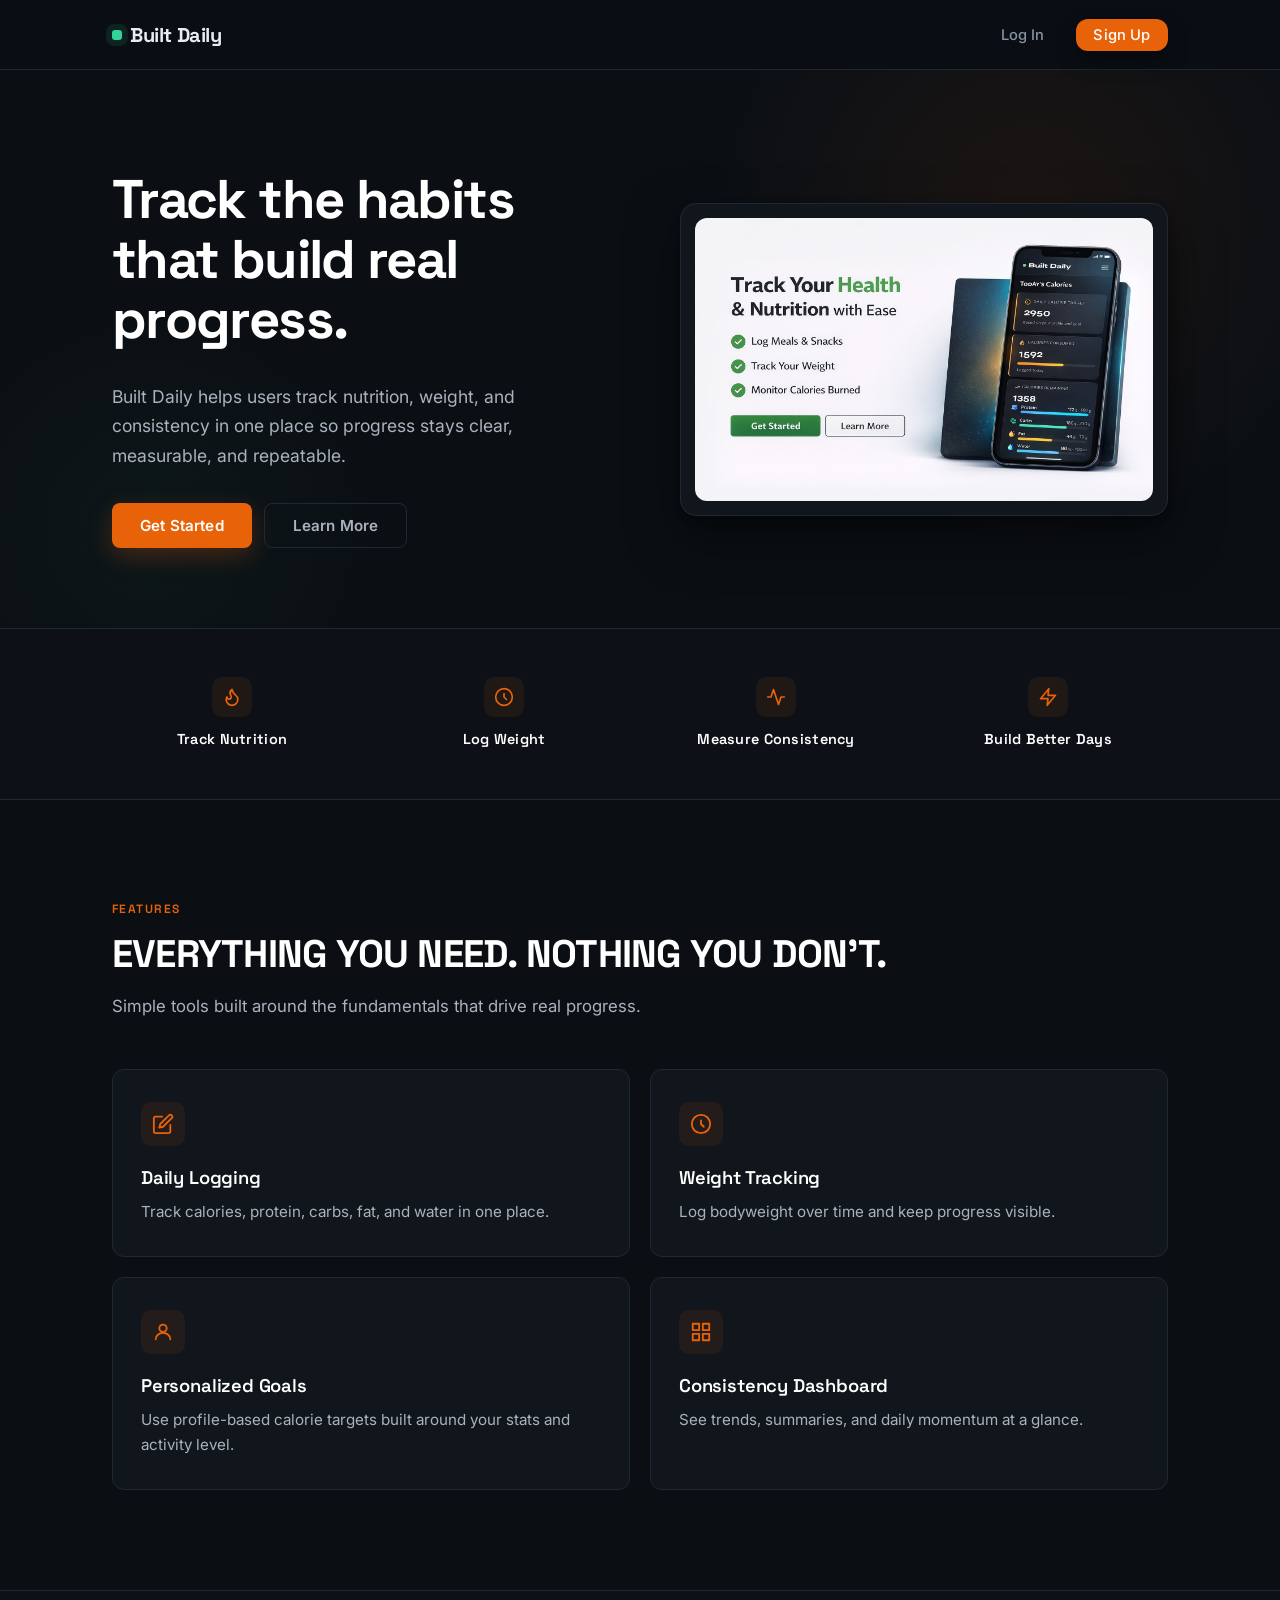
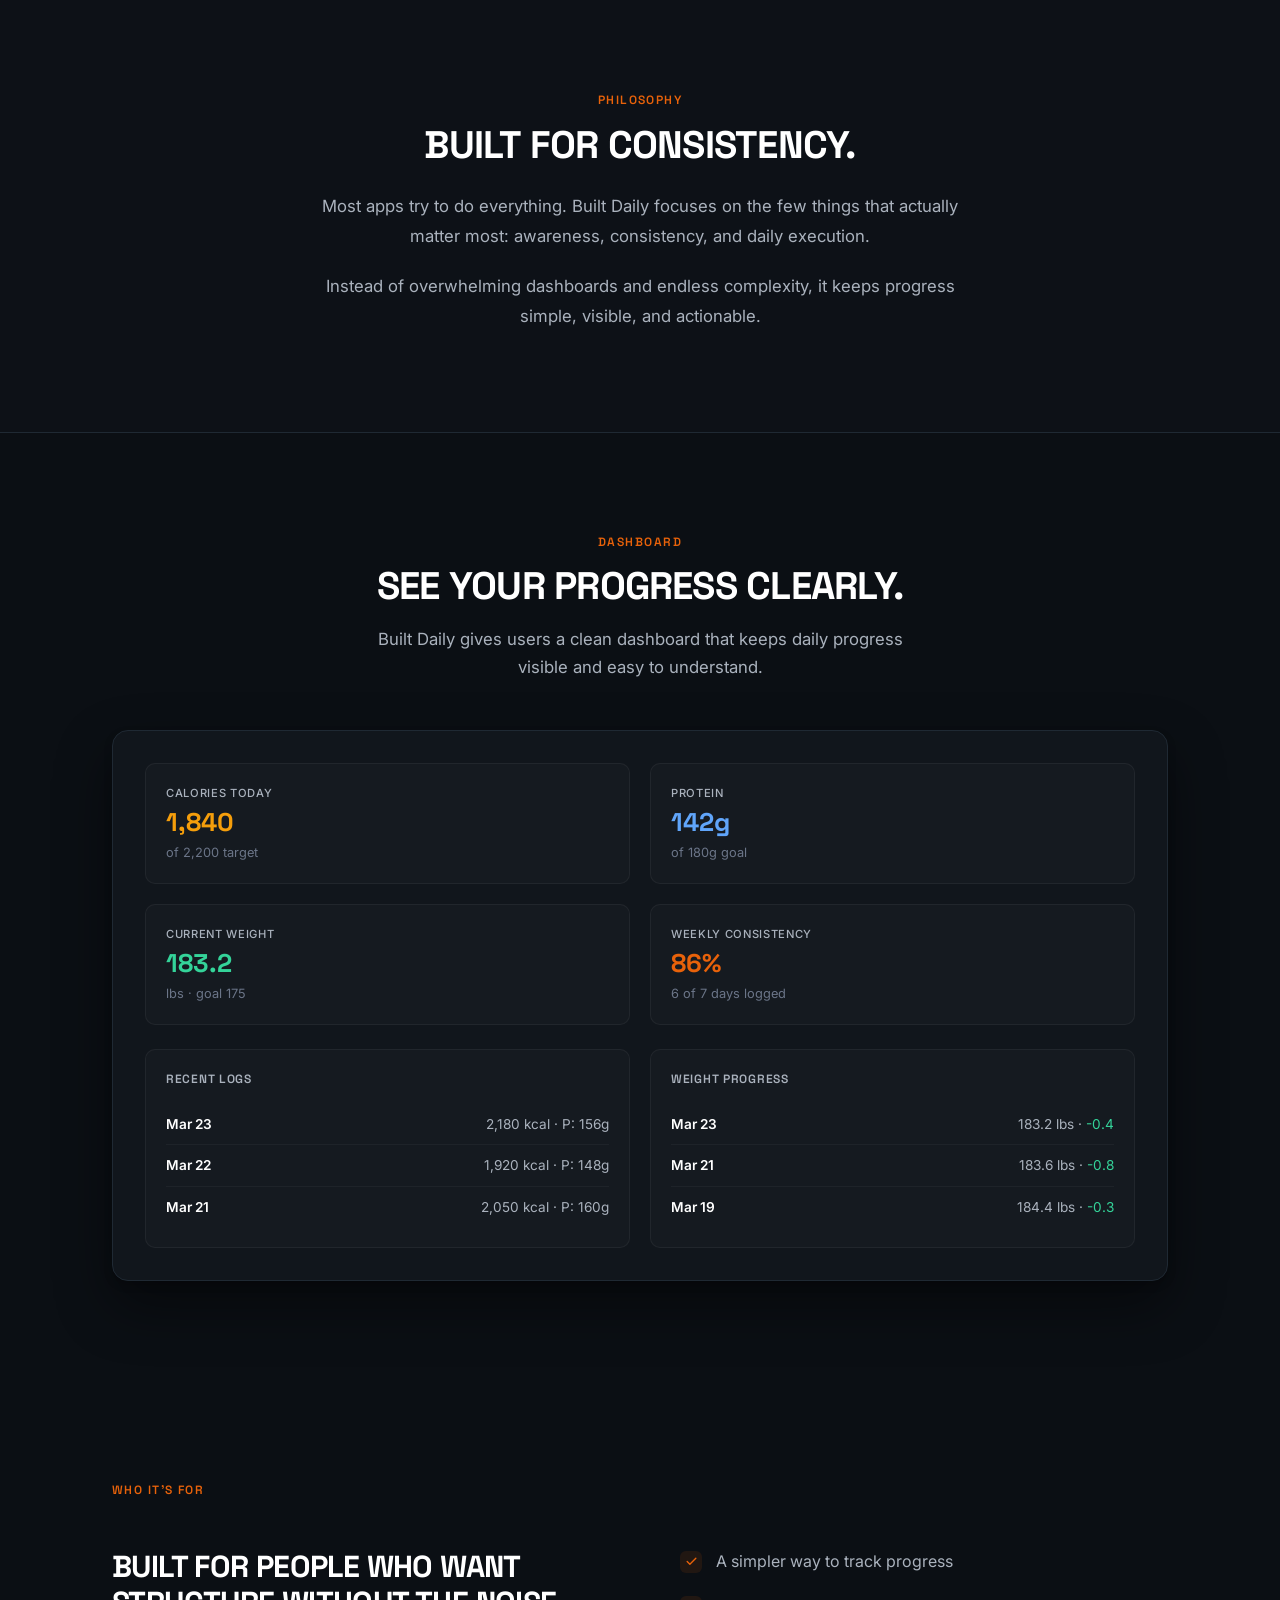
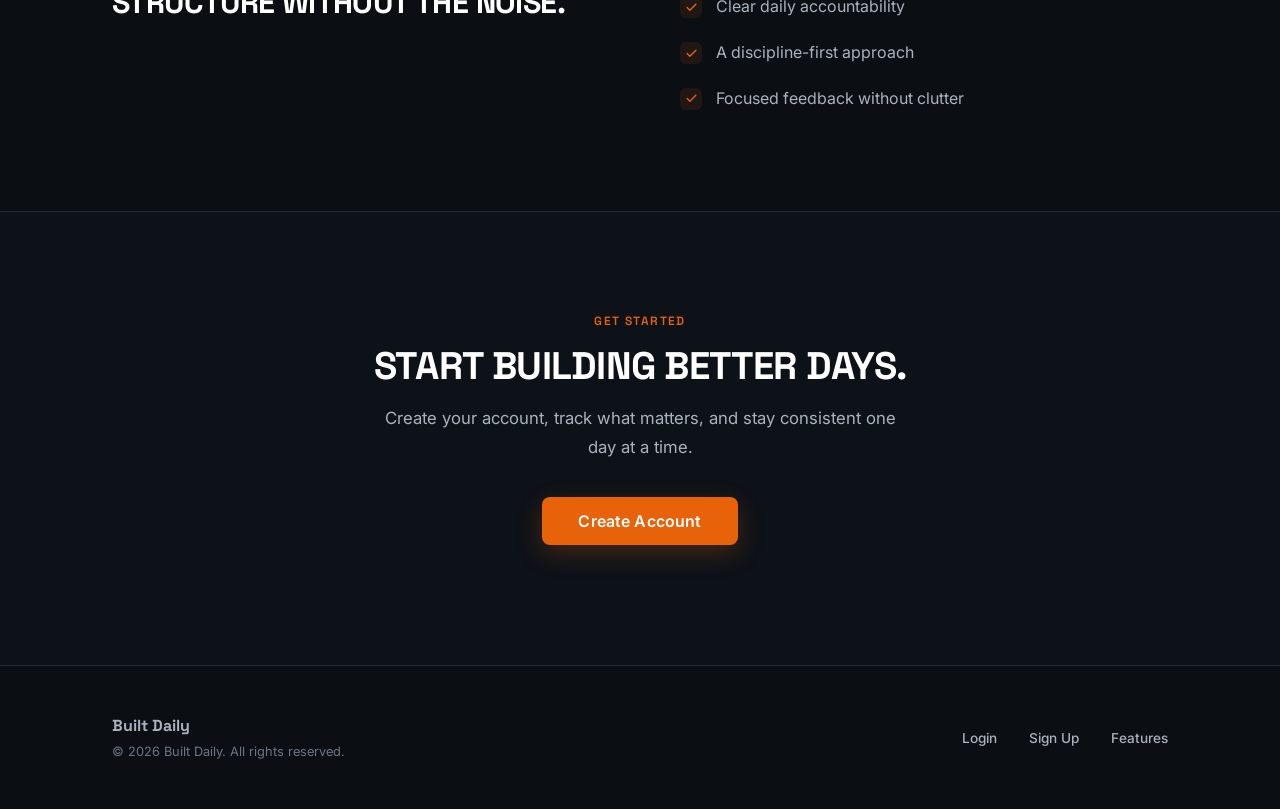
==== commit 3eb32076: "Rename landing.html to index.html" ====
--- a/index.html
+++ b/index.html
@@ -3,21 +3,850 @@
 <head>
   <meta charset="UTF-8">
   <meta name="viewport" content="width=device-width, initial-scale=1.0">
-  <title>Built Daily — Discipline Builds Results</title>
+  <title>Built Daily — Track the Habits That Build Real Progress</title>
   <link rel="stylesheet" href="css/styles.css">
+  <style>
+    /* ============================================
+       LANDING PAGE — Scoped Styles
+       Extends the Built Daily design system
+       for a full production landing experience.
+       ============================================ */
+
+    /* --- Landing color overrides (handoff spec) --- */
+    .landing-page {
+      --lp-bg: #0B0F14;
+      --lp-card: #11161C;
+      --lp-text: #FFFFFF;
+      --lp-text-secondary: #AAB2BD;
+      --lp-accent: #E8620A;
+      --lp-accent-hover: #d45808;
+      --lp-border: #1F2933;
+    }
+
+    .landing-page {
+      background: var(--lp-bg);
+    }
+
+    /* --- Hero Section --- */
+    .lp-hero {
+      position: relative;
+      padding: 100px 0 80px;
+      overflow: hidden;
+    }
+
+    .lp-hero::before {
+      content: '';
+      position: absolute;
+      top: -200px;
+      right: -100px;
+      width: 700px;
+      height: 700px;
+      background: radial-gradient(circle, rgba(232, 98, 10, 0.08) 0%, transparent 65%);
+      pointer-events: none;
+    }
+
+    .lp-hero::after {
+      content: '';
+      position: absolute;
+      bottom: -150px;
+      left: -100px;
+      width: 500px;
+      height: 500px;
+      background: radial-gradient(circle, rgba(52, 211, 153, 0.04) 0%, transparent 65%);
+      pointer-events: none;
+    }
+
+    .lp-hero-inner {
+      max-width: var(--container-max);
+      margin: 0 auto;
+      padding: 0 var(--space-lg);
+      display: grid;
+      grid-template-columns: 1fr 1fr;
+      gap: var(--space-2xl);
+      align-items: center;
+      position: relative;
+      z-index: 1;
+    }
+
+    .lp-hero-content {
+      display: flex;
+      flex-direction: column;
+      gap: var(--space-lg);
+    }
+
+    .lp-hero h1 {
+      font-family: var(--font-heading);
+      font-size: clamp(2.2rem, 4.5vw, 3.4rem);
+      font-weight: 700;
+      color: var(--lp-text);
+      line-height: 1.1;
+      letter-spacing: -0.03em;
+    }
+
+    .lp-hero-subtitle {
+      font-size: 1.1rem;
+      color: var(--lp-text-secondary);
+      line-height: 1.7;
+      max-width: 480px;
+    }
+
+    .lp-hero-ctas {
+      display: flex;
+      gap: var(--space-sm);
+      flex-wrap: wrap;
+    }
+
+    .lp-btn-accent {
+      display: inline-flex;
+      align-items: center;
+      justify-content: center;
+      gap: 0.5rem;
+      font-family: var(--font-body);
+      font-weight: 600;
+      font-size: 0.95rem;
+      padding: 14px 28px;
+      border-radius: 8px;
+      border: none;
+      cursor: pointer;
+      text-decoration: none;
+      line-height: 1;
+      letter-spacing: 0.01em;
+      transition: transform 0.15s var(--ease), box-shadow 0.2s var(--ease), background 0.2s var(--ease);
+      background: var(--lp-accent);
+      color: #ffffff;
+      box-shadow: 0 8px 24px rgba(232, 98, 10, 0.25);
+    }
+
+    .lp-btn-accent:hover {
+      background: var(--lp-accent-hover);
+      color: #ffffff;
+      transform: translateY(-2px);
+      box-shadow: 0 12px 32px rgba(232, 98, 10, 0.35);
+    }
+
+    .lp-btn-secondary {
+      display: inline-flex;
+      align-items: center;
+      justify-content: center;
+      gap: 0.5rem;
+      font-family: var(--font-body);
+      font-weight: 600;
+      font-size: 0.95rem;
+      padding: 14px 28px;
+      border-radius: 8px;
+      border: 1px solid var(--lp-border);
+      cursor: pointer;
+      text-decoration: none;
+      line-height: 1;
+      letter-spacing: 0.01em;
+      transition: transform 0.15s var(--ease), border-color 0.2s var(--ease), background 0.2s var(--ease);
+      background: transparent;
+      color: var(--lp-text-secondary);
+    }
+
+    .lp-btn-secondary:hover {
+      border-color: rgba(255, 255, 255, 0.2);
+      background: rgba(255, 255, 255, 0.03);
+      color: var(--lp-text);
+      transform: translateY(-2px);
+    }
+
+    /* --- Hero Mockup --- */
+    .lp-hero-mockup {
+      position: relative;
+    }
+
+    .lp-mockup-container {
+      background: var(--lp-card);
+      border: 1px solid var(--lp-border);
+      border-radius: 16px;
+      padding: 28px;
+      box-shadow:
+        0 4px 8px rgba(0, 0, 0, 0.3),
+        0 20px 50px rgba(0, 0, 0, 0.5);
+      position: relative;
+    }
+
+    .lp-mockup-header {
+      display: flex;
+      align-items: center;
+      gap: 8px;
+      margin-bottom: 24px;
+      padding-bottom: 16px;
+      border-bottom: 1px solid var(--lp-border);
+    }
+
+    .lp-mockup-dot {
+      width: 8px;
+      height: 8px;
+      border-radius: 50%;
+      background: rgba(255, 255, 255, 0.12);
+    }
+
+    .lp-mockup-dot:first-child { background: #f87171; }
+    .lp-mockup-dot:nth-child(2) { background: #fbbf24; }
+    .lp-mockup-dot:nth-child(3) { background: #34d399; }
+
+    .lp-mockup-title {
+      font-family: var(--font-heading);
+      font-size: 0.8rem;
+      color: var(--lp-text-secondary);
+      margin-left: auto;
+      letter-spacing: 0.05em;
+      text-transform: uppercase;
+    }
+
+    .lp-mockup-grid {
+      display: grid;
+      grid-template-columns: 1fr 1fr 1fr;
+      gap: 14px;
+    }
+
+    .lp-mockup-stat {
+      background: rgba(255, 255, 255, 0.03);
+      border: 1px solid rgba(255, 255, 255, 0.06);
+      border-radius: 10px;
+      padding: 18px 16px;
+      display: flex;
+      flex-direction: column;
+      gap: 6px;
+    }
+
+    .lp-mockup-stat-label {
+      font-size: 0.7rem;
+      font-weight: 500;
+      color: var(--lp-text-secondary);
+      text-transform: uppercase;
+      letter-spacing: 0.06em;
+    }
+
+    .lp-mockup-stat-value {
+      font-family: var(--font-heading);
+      font-weight: 700;
+      font-size: 1.5rem;
+      color: var(--lp-text);
+      line-height: 1;
+    }
+
+    .lp-mockup-stat--calories .lp-mockup-stat-value { color: #f59e0b; }
+    .lp-mockup-stat--protein .lp-mockup-stat-value { color: #60a5fa; }
+    .lp-mockup-stat--streak .lp-mockup-stat-value { color: #34d399; }
+
+    .lp-mockup-progress {
+      margin-top: 6px;
+      height: 4px;
+      background: rgba(255, 255, 255, 0.06);
+      border-radius: 999px;
+      overflow: hidden;
+    }
+
+    .lp-mockup-progress-fill {
+      height: 100%;
+      border-radius: 999px;
+    }
+
+    .lp-mockup-stat--calories .lp-mockup-progress-fill {
+      width: 62%;
+      background: #f59e0b;
+    }
+
+    .lp-mockup-stat--protein .lp-mockup-progress-fill {
+      width: 78%;
+      background: #60a5fa;
+    }
+
+    .lp-mockup-stat--streak .lp-mockup-progress-fill {
+      width: 86%;
+      background: #34d399;
+    }
+
+    /* --- Mockup image styles --- */
+    .lp-mockup-image-wrap {
+      padding: 14px;
+      overflow: hidden;
+    }
+
+    .lp-mockup-image {
+      display: block;
+      width: 100%;
+      height: auto;
+      border-radius: 12px;
+      object-fit: cover;
+    }
+
+    /* Floating glow behind mockup */
+    .lp-hero-mockup::before {
+      content: '';
+      position: absolute;
+      top: 50%;
+      left: 50%;
+      transform: translate(-50%, -50%);
+      width: 80%;
+      height: 80%;
+      background: radial-gradient(circle, rgba(232, 98, 10, 0.06) 0%, transparent 70%);
+      pointer-events: none;
+      z-index: -1;
+    }
+
+    /* --- Value Strip --- */
+    .lp-value-strip {
+      border-top: 1px solid var(--lp-border);
+      border-bottom: 1px solid var(--lp-border);
+      padding: 48px 0;
+      background: rgba(17, 22, 28, 0.4);
+    }
+
+    .lp-value-strip-inner {
+      max-width: var(--container-max);
+      margin: 0 auto;
+      padding: 0 var(--space-lg);
+      display: grid;
+      grid-template-columns: repeat(4, 1fr);
+      gap: var(--space-lg);
+      text-align: center;
+    }
+
+    .lp-value-item {
+      display: flex;
+      flex-direction: column;
+      align-items: center;
+      gap: 12px;
+    }
+
+    .lp-value-icon {
+      width: 40px;
+      height: 40px;
+      display: flex;
+      align-items: center;
+      justify-content: center;
+      border-radius: 10px;
+      background: rgba(232, 98, 10, 0.08);
+      color: var(--lp-accent);
+    }
+
+    .lp-value-icon svg {
+      width: 20px;
+      height: 20px;
+      stroke: currentColor;
+    }
+
+    .lp-value-text {
+      font-family: var(--font-heading);
+      font-weight: 600;
+      font-size: 0.9rem;
+      color: var(--lp-text);
+      letter-spacing: 0.02em;
+    }
+
+    /* --- Section shared styles --- */
+    .lp-section {
+      padding: 100px 0;
+    }
+
+    .lp-section-inner {
+      max-width: var(--container-max);
+      margin: 0 auto;
+      padding: 0 var(--space-lg);
+    }
+
+    .lp-section-label {
+      font-family: var(--font-heading);
+      font-weight: 600;
+      font-size: 0.75rem;
+      color: var(--lp-accent);
+      text-transform: uppercase;
+      letter-spacing: 0.12em;
+      margin-bottom: 12px;
+    }
+
+    .lp-section-title {
+      font-family: var(--font-heading);
+      font-weight: 700;
+      font-size: clamp(1.6rem, 3.5vw, 2.4rem);
+      color: var(--lp-text);
+      line-height: 1.15;
+      letter-spacing: -0.02em;
+      margin-bottom: 16px;
+    }
+
+    .lp-section-desc {
+      font-size: 1.05rem;
+      color: var(--lp-text-secondary);
+      line-height: 1.7;
+      max-width: 560px;
+    }
+
+    /* --- Features Grid --- */
+    .lp-features {
+      background: var(--lp-bg);
+    }
+
+    .lp-features-grid {
+      display: grid;
+      grid-template-columns: 1fr 1fr;
+      gap: 20px;
+      margin-top: 48px;
+    }
+
+    .lp-feature-card {
+      background: var(--lp-card);
+      border: 1px solid var(--lp-border);
+      border-radius: 12px;
+      padding: 32px 28px;
+      transition: transform 0.2s var(--ease), border-color 0.2s var(--ease), box-shadow 0.2s var(--ease);
+    }
+
+    .lp-feature-card:hover {
+      transform: translateY(-3px);
+      border-color: rgba(255, 255, 255, 0.12);
+      box-shadow: 0 12px 30px rgba(0, 0, 0, 0.35);
+    }
+
+    .lp-feature-icon {
+      width: 44px;
+      height: 44px;
+      display: flex;
+      align-items: center;
+      justify-content: center;
+      border-radius: 10px;
+      margin-bottom: 20px;
+      background: rgba(232, 98, 10, 0.08);
+      color: var(--lp-accent);
+    }
+
+    .lp-feature-icon svg {
+      width: 22px;
+      height: 22px;
+      stroke: currentColor;
+    }
+
+    .lp-feature-title {
+      font-family: var(--font-heading);
+      font-weight: 600;
+      font-size: 1.15rem;
+      color: var(--lp-text);
+      margin-bottom: 10px;
+      letter-spacing: -0.01em;
+    }
+
+    .lp-feature-body {
+      font-size: 0.95rem;
+      color: var(--lp-text-secondary);
+      line-height: 1.65;
+    }
+
+    /* --- Why Built Daily --- */
+    .lp-why {
+      background: rgba(17, 22, 28, 0.4);
+      border-top: 1px solid var(--lp-border);
+      border-bottom: 1px solid var(--lp-border);
+      text-align: center;
+    }
+
+    .lp-why .lp-section-inner {
+      max-width: 720px;
+    }
+
+    .lp-why .lp-section-title {
+      margin-bottom: 24px;
+    }
+
+    .lp-why-body {
+      font-size: 1.05rem;
+      color: var(--lp-text-secondary);
+      line-height: 1.8;
+    }
+
+    .lp-why-body + .lp-why-body {
+      margin-top: 20px;
+    }
+
+    /* --- Product Showcase --- */
+    .lp-showcase {
+      background: var(--lp-bg);
+      text-align: center;
+    }
+
+    .lp-showcase .lp-section-desc {
+      margin: 0 auto 48px;
+    }
+
+    .lp-showcase-container {
+      background: var(--lp-card);
+      border: 1px solid var(--lp-border);
+      border-radius: 16px;
+      padding: 32px;
+      box-shadow:
+        0 4px 8px rgba(0, 0, 0, 0.2),
+        0 24px 56px rgba(0, 0, 0, 0.45);
+      text-align: left;
+    }
+
+    .lp-showcase-grid {
+      display: grid;
+      grid-template-columns: 1fr 1fr;
+      gap: 20px;
+      margin-bottom: 24px;
+    }
+
+    .lp-showcase-card {
+      background: rgba(255, 255, 255, 0.02);
+      border: 1px solid rgba(255, 255, 255, 0.05);
+      border-radius: 10px;
+      padding: 20px;
+    }
+
+    .lp-showcase-card-label {
+      font-size: 0.7rem;
+      font-weight: 500;
+      color: var(--lp-text-secondary);
+      text-transform: uppercase;
+      letter-spacing: 0.06em;
+      margin-bottom: 8px;
+    }
+
+    .lp-showcase-card-value {
+      font-family: var(--font-heading);
+      font-weight: 700;
+      font-size: 1.6rem;
+      color: var(--lp-text);
+      line-height: 1;
+    }
+
+    .lp-showcase-card-note {
+      font-size: 0.8rem;
+      color: var(--text-faint);
+      margin-top: 6px;
+    }
+
+    .lp-showcase-card--cal .lp-showcase-card-value { color: #f59e0b; }
+    .lp-showcase-card--macro .lp-showcase-card-value { color: #60a5fa; }
+    .lp-showcase-card--weight .lp-showcase-card-value { color: #34d399; }
+    .lp-showcase-card--streak .lp-showcase-card-value { color: var(--lp-accent); }
+
+    .lp-showcase-row {
+      display: grid;
+      grid-template-columns: 1fr 1fr;
+      gap: 20px;
+    }
+
+    .lp-showcase-logs {
+      background: rgba(255, 255, 255, 0.02);
+      border: 1px solid rgba(255, 255, 255, 0.05);
+      border-radius: 10px;
+      padding: 20px;
+    }
+
+    .lp-showcase-logs-title {
+      font-family: var(--font-heading);
+      font-weight: 600;
+      font-size: 0.75rem;
+      color: var(--lp-text-secondary);
+      text-transform: uppercase;
+      letter-spacing: 0.06em;
+      margin-bottom: 14px;
+    }
+
+    .lp-showcase-log-entry {
+      display: flex;
+      justify-content: space-between;
+      align-items: center;
+      padding: 10px 0;
+      border-bottom: 1px solid rgba(255, 255, 255, 0.04);
+      font-size: 0.85rem;
+    }
+
+    .lp-showcase-log-entry:last-child {
+      border-bottom: none;
+    }
+
+    .lp-showcase-log-date {
+      color: var(--lp-text);
+      font-weight: 600;
+    }
+
+    .lp-showcase-log-detail {
+      color: var(--lp-text-secondary);
+    }
+
+    /* --- Who It's For --- */
+    .lp-audience {
+      background: var(--lp-bg);
+    }
+
+    .lp-audience-grid {
+      display: grid;
+      grid-template-columns: 1fr 1fr;
+      gap: var(--space-2xl);
+      align-items: start;
+      margin-top: 48px;
+    }
+
+    .lp-audience-title {
+      font-family: var(--font-heading);
+      font-weight: 700;
+      font-size: clamp(1.4rem, 3vw, 1.9rem);
+      color: var(--lp-text);
+      line-height: 1.2;
+      letter-spacing: -0.02em;
+    }
+
+    .lp-audience-list {
+      display: flex;
+      flex-direction: column;
+      gap: 20px;
+    }
+
+    .lp-audience-item {
+      display: flex;
+      align-items: flex-start;
+      gap: 14px;
+      font-size: 1rem;
+      color: var(--lp-text-secondary);
+      line-height: 1.6;
+    }
+
+    .lp-audience-check {
+      width: 22px;
+      height: 22px;
+      min-width: 22px;
+      display: flex;
+      align-items: center;
+      justify-content: center;
+      border-radius: 6px;
+      background: rgba(232, 98, 10, 0.1);
+      color: var(--lp-accent);
+      margin-top: 2px;
+    }
+
+    .lp-audience-check svg {
+      width: 13px;
+      height: 13px;
+      stroke: currentColor;
+      stroke-width: 2.5;
+    }
+
+    /* --- Final CTA --- */
+    .lp-cta {
+      background: rgba(17, 22, 28, 0.5);
+      border-top: 1px solid var(--lp-border);
+      text-align: center;
+      padding: 100px 0 120px;
+    }
+
+    .lp-cta .lp-section-inner {
+      max-width: 600px;
+    }
+
+    .lp-cta .lp-section-title {
+      margin-bottom: 16px;
+    }
+
+    .lp-cta .lp-section-desc {
+      margin: 0 auto 36px;
+    }
+
+    .lp-cta .lp-btn-accent {
+      padding: 16px 36px;
+      font-size: 1rem;
+    }
+
+    /* --- Landing Footer --- */
+    .lp-footer {
+      border-top: 1px solid var(--lp-border);
+      padding: 48px 0;
+      background: var(--lp-bg);
+    }
+
+    .lp-footer-inner {
+      max-width: var(--container-max);
+      margin: 0 auto;
+      padding: 0 var(--space-lg);
+      display: flex;
+      justify-content: space-between;
+      align-items: center;
+    }
+
+    .lp-footer-left {
+      display: flex;
+      flex-direction: column;
+      gap: 4px;
+    }
+
+    .lp-footer-brand {
+      font-family: var(--font-heading);
+      font-weight: 700;
+      font-size: 1rem;
+      color: var(--lp-text-secondary);
+    }
+
+    .lp-footer-copy {
+      font-size: 0.8rem;
+      color: var(--text-faint);
+    }
+
+    .lp-footer-links {
+      display: flex;
+      gap: var(--space-lg);
+    }
+
+    .lp-footer-links a {
+      font-size: 0.85rem;
+      font-weight: 500;
+      color: var(--lp-text-secondary);
+      text-decoration: none;
+      transition: color 0.2s var(--ease);
+    }
+
+    .lp-footer-links a:hover {
+      color: var(--lp-text);
+    }
+
+    /* --- Landing Nav override --- */
+    .landing-page .site-header {
+      background: rgba(11, 15, 20, 0.9);
+      height: 70px;
+      border-bottom: 1px solid var(--lp-border);
+    }
+
+    .landing-page .header-inner {
+      height: 70px;
+    }
+
+    .landing-page main {
+      padding-top: 70px;
+    }
+
+    .landing-page .nav-desktop .btn-primary {
+      background: var(--lp-accent);
+      color: #ffffff;
+    }
+
+    .landing-page .nav-desktop .btn-primary:hover {
+      background: var(--lp-accent-hover);
+      color: #ffffff;
+      box-shadow: 0 0 0 4px rgba(232, 98, 10, 0.15);
+    }
+
+    /* --- Animations --- */
+    .lp-fade-in {
+      opacity: 0;
+      transform: translateY(20px);
+      transition: opacity 0.6s var(--ease), transform 0.6s var(--ease);
+    }
+
+    .lp-fade-in.visible {
+      opacity: 1;
+      transform: translateY(0);
+    }
+
+    .lp-fade-in.lp-delay-1 { transition-delay: 0.1s; }
+    .lp-fade-in.lp-delay-2 { transition-delay: 0.2s; }
+    .lp-fade-in.lp-delay-3 { transition-delay: 0.3s; }
+    .lp-fade-in.lp-delay-4 { transition-delay: 0.35s; }
+
+    /* --- Responsive --- */
+    @media (max-width: 900px) {
+      .lp-hero-inner {
+        grid-template-columns: 1fr;
+        gap: var(--space-xl);
+        text-align: center;
+      }
+
+      .lp-hero-subtitle {
+        margin: 0 auto;
+      }
+
+      .lp-hero-ctas {
+        justify-content: center;
+      }
+
+      .lp-hero-mockup {
+        max-width: 500px;
+        margin: 0 auto;
+      }
+
+      .lp-value-strip-inner {
+        grid-template-columns: repeat(2, 1fr);
+        gap: var(--space-md);
+      }
+
+      .lp-features-grid {
+        grid-template-columns: 1fr;
+      }
+
+      .lp-showcase-grid {
+        grid-template-columns: 1fr 1fr;
+      }
+
+      .lp-showcase-row {
+        grid-template-columns: 1fr;
+      }
+
+      .lp-audience-grid {
+        grid-template-columns: 1fr;
+        gap: var(--space-xl);
+      }
+
+      .lp-footer-inner {
+        flex-direction: column;
+        gap: var(--space-lg);
+        text-align: center;
+      }
+    }
+
+    @media (max-width: 580px) {
+      .lp-hero {
+        padding: 60px 0 60px;
+      }
+
+      .lp-hero-ctas {
+        flex-direction: column;
+        align-items: center;
+      }
+
+      .lp-btn-accent,
+      .lp-btn-secondary {
+        width: 100%;
+        max-width: 300px;
+        justify-content: center;
+      }
+
+      .lp-value-strip-inner {
+        grid-template-columns: 1fr 1fr;
+      }
+
+      .lp-section {
+        padding: 64px 0;
+      }
+
+      .lp-mockup-grid {
+        grid-template-columns: 1fr;
+        gap: 10px;
+      }
+
+      .lp-showcase-grid {
+        grid-template-columns: 1fr;
+      }
+
+      .lp-cta {
+        padding: 64px 0 80px;
+      }
+    }
+  </style>
 </head>
-<body>
+<body class="landing-page">
 
   <!-- Header -->
   <header class="site-header">
     <div class="header-inner">
-      <a href="index.html" class="logo">
+      <a href="landing.html" class="logo">
         <span class="logo-mark"></span>
         Built Daily
       </a>
       <nav class="nav-desktop">
         <a href="login.html">Log In</a>
-        <a href="signup.html" class="btn btn-primary btn-sm">Create Account</a>
+        <a href="signup.html" class="btn btn-primary btn-sm">Sign Up</a>
       </nav>
       <button class="hamburger" aria-label="Toggle navigation">
         <span></span>
@@ -27,45 +856,281 @@
     </div>
     <nav class="nav-mobile">
       <a href="login.html">Log In</a>
-      <a href="signup.html">Create Account</a>
+      <a href="signup.html">Sign Up</a>
     </nav>
   </header>
 
   <!-- Main -->
   <main>
-    <section class="hero container">
-      <h1 class="animate-in">Discipline Builds Results.<br>Track It Daily.</h1>
-      <p class="hero-subtitle animate-in delay-1">
-        Built Daily helps you track nutrition, weight, and habits with clarity.
-        Simple tools designed to help you stay accountable and reach your goals.
-      </p>
-      <div class="hero-ctas animate-in delay-2">
-        <a href="signup.html" class="btn btn-primary">Create Account</a>
-        <a href="login.html" class="btn btn-ghost">Log In</a>
+
+    <!-- ========== SECTION 1: HERO ========== -->
+    <section class="lp-hero">
+      <div class="lp-hero-inner">
+        <div class="lp-hero-content">
+          <h1 class="lp-fade-in">Track the habits that build real progress.</h1>
+          <p class="lp-hero-subtitle lp-fade-in lp-delay-1">
+            Built Daily helps users track nutrition, weight, and consistency in one place so progress stays clear, measurable, and repeatable.
+          </p>
+          <div class="lp-hero-ctas lp-fade-in lp-delay-2">
+            <a href="signup.html" class="lp-btn-accent">Get Started</a>
+            <a href="#features" class="lp-btn-secondary">Learn More</a>
+          </div>
+        </div>
+
+        <div class="lp-hero-mockup lp-fade-in lp-delay-3">
+          <div class="lp-mockup-container lp-mockup-image-wrap">
+            <img src="images/mock-up.jpg" alt="Built Daily app dashboard" class="lp-mockup-image">
+          </div>
+        </div>
       </div>
     </section>
 
-    <section class="landing-section container">
-      <div class="animate-in delay-3">
-        <p>
-          Progress doesn't happen by accident.
-          When you track the small things every day, the big results follow.
+    <!-- ========== SECTION 2: VALUE STRIP ========== -->
+    <section class="lp-value-strip">
+      <div class="lp-value-strip-inner">
+        <div class="lp-value-item lp-fade-in">
+          <div class="lp-value-icon">
+            <svg xmlns="http://www.w3.org/2000/svg" viewBox="0 0 24 24" fill="none" stroke="currentColor" stroke-width="2" stroke-linecap="round" stroke-linejoin="round"><path d="M8.5 14.5A2.5 2.5 0 0 0 11 12c0-1.38-.5-2-1-3-1.072-2.143-.224-4.054 2-6 .5 2.5 2 4.9 4 6.5 2 1.6 3 3.5 3 5.5a7 7 0 1 1-14 0c0-1.153.433-2.294 1-3a2.5 2.5 0 0 0 2.5 2.5z"/></svg>
+          </div>
+          <span class="lp-value-text">Track Nutrition</span>
+        </div>
+        <div class="lp-value-item lp-fade-in lp-delay-1">
+          <div class="lp-value-icon">
+            <svg xmlns="http://www.w3.org/2000/svg" viewBox="0 0 24 24" fill="none" stroke="currentColor" stroke-width="2" stroke-linecap="round" stroke-linejoin="round"><circle cx="12" cy="12" r="10"/><path d="M12 8v4l3 3"/></svg>
+          </div>
+          <span class="lp-value-text">Log Weight</span>
+        </div>
+        <div class="lp-value-item lp-fade-in lp-delay-2">
+          <div class="lp-value-icon">
+            <svg xmlns="http://www.w3.org/2000/svg" viewBox="0 0 24 24" fill="none" stroke="currentColor" stroke-width="2" stroke-linecap="round" stroke-linejoin="round"><polyline points="22 12 18 12 15 21 9 3 6 12 2 12"/></svg>
+          </div>
+          <span class="lp-value-text">Measure Consistency</span>
+        </div>
+        <div class="lp-value-item lp-fade-in lp-delay-3">
+          <div class="lp-value-icon">
+            <svg xmlns="http://www.w3.org/2000/svg" viewBox="0 0 24 24" fill="none" stroke="currentColor" stroke-width="2" stroke-linecap="round" stroke-linejoin="round"><polygon points="13 2 3 14 12 14 11 22 21 10 12 10 13 2"/></svg>
+          </div>
+          <span class="lp-value-text">Build Better Days</span>
+        </div>
+      </div>
+    </section>
+
+    <!-- ========== SECTION 3: FEATURES ========== -->
+    <section id="features" class="lp-section lp-features">
+      <div class="lp-section-inner">
+        <p class="lp-section-label lp-fade-in">Features</p>
+        <h2 class="lp-section-title lp-fade-in">Everything you need. Nothing you don't.</h2>
+        <p class="lp-section-desc lp-fade-in">Simple tools built around the fundamentals that drive real progress.</p>
+
+        <div class="lp-features-grid">
+          <div class="lp-feature-card lp-fade-in">
+            <div class="lp-feature-icon">
+              <svg xmlns="http://www.w3.org/2000/svg" viewBox="0 0 24 24" fill="none" stroke="currentColor" stroke-width="2" stroke-linecap="round" stroke-linejoin="round"><path d="M11 4H4a2 2 0 0 0-2 2v14a2 2 0 0 0 2 2h14a2 2 0 0 0 2-2v-7"/><path d="M18.5 2.5a2.121 2.121 0 0 1 3 3L12 15l-4 1 1-4 9.5-9.5z"/></svg>
+            </div>
+            <h3 class="lp-feature-title">Daily Logging</h3>
+            <p class="lp-feature-body">Track calories, protein, carbs, fat, and water in one place.</p>
+          </div>
+
+          <div class="lp-feature-card lp-fade-in lp-delay-1">
+            <div class="lp-feature-icon">
+              <svg xmlns="http://www.w3.org/2000/svg" viewBox="0 0 24 24" fill="none" stroke="currentColor" stroke-width="2" stroke-linecap="round" stroke-linejoin="round"><circle cx="12" cy="12" r="10"/><path d="M12 8v4l3 3"/></svg>
+            </div>
+            <h3 class="lp-feature-title">Weight Tracking</h3>
+            <p class="lp-feature-body">Log bodyweight over time and keep progress visible.</p>
+          </div>
+
+          <div class="lp-feature-card lp-fade-in lp-delay-2">
+            <div class="lp-feature-icon">
+              <svg xmlns="http://www.w3.org/2000/svg" viewBox="0 0 24 24" fill="none" stroke="currentColor" stroke-width="2" stroke-linecap="round" stroke-linejoin="round"><circle cx="12" cy="8" r="4"/><path d="M4 20c0-4 3.6-7 8-7s8 3 8 7"/></svg>
+            </div>
+            <h3 class="lp-feature-title">Personalized Goals</h3>
+            <p class="lp-feature-body">Use profile-based calorie targets built around your stats and activity level.</p>
+          </div>
+
+          <div class="lp-feature-card lp-fade-in lp-delay-3">
+            <div class="lp-feature-icon">
+              <svg xmlns="http://www.w3.org/2000/svg" viewBox="0 0 24 24" fill="none" stroke="currentColor" stroke-width="2" stroke-linecap="round" stroke-linejoin="round"><rect x="3" y="3" width="7" height="7"/><rect x="14" y="3" width="7" height="7"/><rect x="14" y="14" width="7" height="7"/><rect x="3" y="14" width="7" height="7"/></svg>
+            </div>
+            <h3 class="lp-feature-title">Consistency Dashboard</h3>
+            <p class="lp-feature-body">See trends, summaries, and daily momentum at a glance.</p>
+          </div>
+        </div>
+      </div>
+    </section>
+
+    <!-- ========== SECTION 4: WHY BUILT DAILY ========== -->
+    <section class="lp-section lp-why">
+      <div class="lp-section-inner">
+        <p class="lp-section-label lp-fade-in">Philosophy</p>
+        <h2 class="lp-section-title lp-fade-in">Built for consistency.</h2>
+        <p class="lp-why-body lp-fade-in lp-delay-1">
+          Most apps try to do everything. Built Daily focuses on the few things that actually matter most: awareness, consistency, and daily execution.
         </p>
-        <br>
-        <p>
-          Built Daily gives you a simple system to log your nutrition,
-          track your progress, and stay consistent.
+        <p class="lp-why-body lp-fade-in lp-delay-2">
+          Instead of overwhelming dashboards and endless complexity, it keeps progress simple, visible, and actionable.
         </p>
       </div>
     </section>
+
+    <!-- ========== SECTION 5: PRODUCT SHOWCASE ========== -->
+    <section class="lp-section lp-showcase">
+      <div class="lp-section-inner">
+        <p class="lp-section-label lp-fade-in">Dashboard</p>
+        <h2 class="lp-section-title lp-fade-in">See your progress clearly.</h2>
+        <p class="lp-section-desc lp-fade-in">
+          Built Daily gives users a clean dashboard that keeps daily progress visible and easy to understand.
+        </p>
+
+        <div class="lp-showcase-container lp-fade-in">
+          <div class="lp-showcase-grid">
+            <div class="lp-showcase-card lp-showcase-card--cal">
+              <p class="lp-showcase-card-label">Calories Today</p>
+              <p class="lp-showcase-card-value">1,840</p>
+              <p class="lp-showcase-card-note">of 2,200 target</p>
+            </div>
+            <div class="lp-showcase-card lp-showcase-card--macro">
+              <p class="lp-showcase-card-label">Protein</p>
+              <p class="lp-showcase-card-value">142g</p>
+              <p class="lp-showcase-card-note">of 180g goal</p>
+            </div>
+            <div class="lp-showcase-card lp-showcase-card--weight">
+              <p class="lp-showcase-card-label">Current Weight</p>
+              <p class="lp-showcase-card-value">183.2</p>
+              <p class="lp-showcase-card-note">lbs &middot; goal 175</p>
+            </div>
+            <div class="lp-showcase-card lp-showcase-card--streak">
+              <p class="lp-showcase-card-label">Weekly Consistency</p>
+              <p class="lp-showcase-card-value">86%</p>
+              <p class="lp-showcase-card-note">6 of 7 days logged</p>
+            </div>
+          </div>
+
+          <div class="lp-showcase-row">
+            <div class="lp-showcase-logs">
+              <p class="lp-showcase-logs-title">Recent Logs</p>
+              <div class="lp-showcase-log-entry">
+                <span class="lp-showcase-log-date">Mar 23</span>
+                <span class="lp-showcase-log-detail">2,180 kcal &middot; P: 156g</span>
+              </div>
+              <div class="lp-showcase-log-entry">
+                <span class="lp-showcase-log-date">Mar 22</span>
+                <span class="lp-showcase-log-detail">1,920 kcal &middot; P: 148g</span>
+              </div>
+              <div class="lp-showcase-log-entry">
+                <span class="lp-showcase-log-date">Mar 21</span>
+                <span class="lp-showcase-log-detail">2,050 kcal &middot; P: 160g</span>
+              </div>
+            </div>
+            <div class="lp-showcase-logs">
+              <p class="lp-showcase-logs-title">Weight Progress</p>
+              <div class="lp-showcase-log-entry">
+                <span class="lp-showcase-log-date">Mar 23</span>
+                <span class="lp-showcase-log-detail">183.2 lbs &middot; <span style="color: #34d399;">-0.4</span></span>
+              </div>
+              <div class="lp-showcase-log-entry">
+                <span class="lp-showcase-log-date">Mar 21</span>
+                <span class="lp-showcase-log-detail">183.6 lbs &middot; <span style="color: #34d399;">-0.8</span></span>
+              </div>
+              <div class="lp-showcase-log-entry">
+                <span class="lp-showcase-log-date">Mar 19</span>
+                <span class="lp-showcase-log-detail">184.4 lbs &middot; <span style="color: #34d399;">-0.3</span></span>
+              </div>
+            </div>
+          </div>
+        </div>
+      </div>
+    </section>
+
+    <!-- ========== SECTION 6: WHO IT'S FOR ========== -->
+    <section class="lp-section lp-audience">
+      <div class="lp-section-inner">
+        <p class="lp-section-label lp-fade-in">Who It's For</p>
+        <div class="lp-audience-grid">
+          <h2 class="lp-audience-title lp-fade-in">
+            Built for people who want structure without the noise.
+          </h2>
+          <div class="lp-audience-list lp-fade-in lp-delay-1">
+            <div class="lp-audience-item">
+              <span class="lp-audience-check">
+                <svg xmlns="http://www.w3.org/2000/svg" viewBox="0 0 24 24" fill="none" stroke="currentColor" stroke-linecap="round" stroke-linejoin="round"><polyline points="20 6 9 17 4 12"/></svg>
+              </span>
+              <span>A simpler way to track progress</span>
+            </div>
+            <div class="lp-audience-item">
+              <span class="lp-audience-check">
+                <svg xmlns="http://www.w3.org/2000/svg" viewBox="0 0 24 24" fill="none" stroke="currentColor" stroke-linecap="round" stroke-linejoin="round"><polyline points="20 6 9 17 4 12"/></svg>
+              </span>
+              <span>Clear daily accountability</span>
+            </div>
+            <div class="lp-audience-item">
+              <span class="lp-audience-check">
+                <svg xmlns="http://www.w3.org/2000/svg" viewBox="0 0 24 24" fill="none" stroke="currentColor" stroke-linecap="round" stroke-linejoin="round"><polyline points="20 6 9 17 4 12"/></svg>
+              </span>
+              <span>A discipline-first approach</span>
+            </div>
+            <div class="lp-audience-item">
+              <span class="lp-audience-check">
+                <svg xmlns="http://www.w3.org/2000/svg" viewBox="0 0 24 24" fill="none" stroke="currentColor" stroke-linecap="round" stroke-linejoin="round"><polyline points="20 6 9 17 4 12"/></svg>
+              </span>
+              <span>Focused feedback without clutter</span>
+            </div>
+          </div>
+        </div>
+      </div>
+    </section>
+
+    <!-- ========== SECTION 7: FINAL CTA ========== -->
+    <section class="lp-cta">
+      <div class="lp-section-inner">
+        <p class="lp-section-label lp-fade-in">Get Started</p>
+        <h2 class="lp-section-title lp-fade-in">Start building better days.</h2>
+        <p class="lp-section-desc lp-fade-in lp-delay-1">
+          Create your account, track what matters, and stay consistent one day at a time.
+        </p>
+        <div class="lp-fade-in lp-delay-2">
+          <a href="signup.html" class="lp-btn-accent">Create Account</a>
+        </div>
+      </div>
+    </section>
+
   </main>
 
   <!-- Footer -->
-  <footer class="site-footer">
-    <p class="footer-name">Built Daily</p>
-    <p class="footer-note">Discipline. Consistency. Progress.</p>
+  <footer class="lp-footer">
+    <div class="lp-footer-inner">
+      <div class="lp-footer-left">
+        <span class="lp-footer-brand">Built Daily</span>
+        <span class="lp-footer-copy">&copy; 2026 Built Daily. All rights reserved.</span>
+      </div>
+      <nav class="lp-footer-links">
+        <a href="login.html">Login</a>
+        <a href="signup.html">Sign Up</a>
+        <a href="#features">Features</a>
+      </nav>
+    </div>
   </footer>
 
   <script src="js/nav.js"></script>
+  <script>
+    // Scroll-triggered fade-in animations
+    (function () {
+      const els = document.querySelectorAll('.lp-fade-in');
+      if (!els.length) return;
+
+      const observer = new IntersectionObserver(
+        (entries) => {
+          entries.forEach((entry) => {
+            if (entry.isIntersecting) {
+              entry.target.classList.add('visible');
+              observer.unobserve(entry.target);
+            }
+          });
+        },
+        { threshold: 0.15, rootMargin: '0px 0px -40px 0px' }
+      );
+
+      els.forEach((el) => observer.observe(el));
+    })();
+  </script>
 </body>
 </html>
--- a/css/styles.css
+++ b/css/styles.css
@@ -1,50 +1,62 @@
 /* ============================================
-   BUILT DAILY — Design System
-   Dark, disciplined, high-contrast, premium
+   BUILT DAILY — Design System v3.1
+   Dark, high-contrast, layered depth, readable
    ============================================ */
 
-/* --- Google Fonts --- */
-@import url('https://fonts.googleapis.com/css2?family=DM+Sans:ital,opsz,wght@0,9..40,300;0,9..40,400;0,9..40,500;0,9..40,600;0,9..40,700;1,9..40,400&family=Syne:wght@600;700;800&display=swap');
+/* --- Google Fonts (v3) --- */
+@import url('https://fonts.googleapis.com/css2?family=Inter:wght@400;500;600&family=Space+Grotesk:wght@500;600;700&display=swap');
 
 /* --- CSS Variables --- */
 :root {
-  /* Backgrounds */
-  --bg-base: #0c0d0f;
-  --bg-section: #121416;
-  --bg-card: #181a1e;
-  --bg-card-hover: #1e2126;
-  --bg-input: #13151a;
-  --bg-progress-track: #1e2126;
-
-  /* Borders */
-  --border-subtle: rgba(255, 255, 255, 0.06);
-  --border-default: rgba(255, 255, 255, 0.1);
+  /* Backgrounds — wider spread for visible layering */
+  --bg-base: #090c10;
+  --bg-section: rgba(13, 17, 23, 0.85);
+  --bg-card: #151b25;
+  --bg-card-2: #111820;
+  --bg-card-hover: #1a2230;
+  --bg-input: #0f141c;
+  --bg-progress-track: rgba(255, 255, 255, 0.08);
+
+  /* Borders — stronger for visible card edges */
+  --border-subtle: rgba(255, 255, 255, 0.07);
+  --border-default: rgba(255, 255, 255, 0.10);
   --border-strong: rgba(255, 255, 255, 0.15);
-  --border-input: rgba(255, 255, 255, 0.12);
-  --border-input-focus: var(--accent);
-
-  /* Text */
-  --text-primary: #ededed;
-  --text-secondary: #8b8f98;
-  --text-muted: #5c6070;
-  --text-on-accent: #0c0d0f;
+  --border-input: rgba(255, 255, 255, 0.10);
+
+  /* Text — brighter secondary/muted for readability */
+  --text-primary: #e8ecf2;
+  --text-secondary: #b0b8c8;
+  --text-muted: #8892a4;
+  --text-section: #a0aab8;
+  --text-faint: #6b7588;
+  --text-on-accent: #090c10;
 
   /* Accent — disciplined teal-green */
   --accent: #34d399;
   --accent-hover: #2fc48d;
-  --accent-subtle: rgba(52, 211, 153, 0.1);
-  --accent-glow: rgba(52, 211, 153, 0.15);
+  --accent-subtle: rgba(52, 211, 153, 0.12);
+  --accent-glow: rgba(52, 211, 153, 0.18);
+
+  /* Category accents */
+  --accent-calories: #f59e0b;
+  --accent-protein:  #60a5fa;
+  --accent-carbs:    #2dd4bf;
+  --accent-fat:      #fbbf24;
+  --accent-water:    #22d3ee;
+  --accent-weight:   var(--accent);
+  --accent-workout:  #a78bfa;
+  --accent-warning:  #f87171;
 
   /* Status */
   --red: #f87171;
-  --red-subtle: rgba(248, 113, 113, 0.1);
+  --red-subtle: rgba(248, 113, 113, 0.12);
   --yellow: #fbbf24;
   --green: #34d399;
-  --green-subtle: rgba(52, 211, 153, 0.1);
+  --green-subtle: rgba(52, 211, 153, 0.12);
 
   /* Typography */
-  --font-heading: 'Syne', sans-serif;
-  --font-body: 'DM Sans', sans-serif;
+  --font-heading: 'Space Grotesk', sans-serif;
+  --font-body: 'Inter', system-ui, -apple-system, Segoe UI, Roboto, Arial, sans-serif;
 
   /* Spacing scale */
   --space-xs: 0.375rem;
@@ -57,9 +69,9 @@
   /* Sizing */
   --container-max: 1120px;
   --container-narrow: 520px;
-  --radius-sm: 8px;
-  --radius-md: 12px;
-  --radius-lg: 16px;
+  --radius-sm: 10px;
+  --radius-md: 16px;
+  --radius-lg: 20px;
 
   /* Header */
   --header-height: 64px;
@@ -86,8 +98,8 @@
   font-family: var(--font-body);
   font-weight: 400;
   color: var(--text-primary);
-  background-color: var(--bg-base);
-  line-height: 1.6;
+  background: var(--bg-base);
+  line-height: 1.5;
   min-height: 100vh;
   display: flex;
   flex-direction: column;
@@ -112,33 +124,40 @@
 /* --- Typography --- */
 h1, h2, h3, h4 {
   font-family: var(--font-heading);
+  letter-spacing: -0.02em;
+  color: var(--text-primary);
+}
+
+h1 {
+  font-size: clamp(1.9rem, 5vw, 3rem);
   font-weight: 700;
-  line-height: 1.2;
+  line-height: 1.12;
+}
+
+h2 {
+  font-size: 0.95rem;
+  font-weight: 600;
+  color: var(--text-section);
+  text-transform: uppercase;
+  letter-spacing: 0.08em;
+}
+
+h3 {
+  font-size: 1.15rem;
+  font-weight: 600;
   color: var(--text-primary);
-  letter-spacing: -0.01em;
-}
-
-h1 {
-  font-size: clamp(2rem, 5vw, 3rem);
-  font-weight: 800;
-}
-
-h2 {
-  font-size: clamp(1.5rem, 3.5vw, 2rem);
-}
-
-h3 {
-  font-size: 1.25rem;
+  line-height: 1.25;
 }
 
 h4 {
   font-size: 1rem;
   font-weight: 600;
+  line-height: 1.3;
 }
 
 p {
   color: var(--text-secondary);
-  line-height: 1.7;
+  line-height: 1.65;
 }
 
 .text-muted {
@@ -164,6 +183,10 @@
 main {
   flex: 1;
   padding-top: var(--header-height);
+}
+
+.section {
+  margin-bottom: 32px;
 }
 
 /* --- Header / Sticky Nav --- */
@@ -175,7 +198,7 @@
   z-index: 100;
   height: var(--header-height);
   background: var(--bg-section);
-  border-bottom: 1px solid var(--border-subtle);
+  border-bottom: 1px solid rgba(255, 255, 255, 0.06);
   backdrop-filter: blur(12px);
   -webkit-backdrop-filter: blur(12px);
 }
@@ -193,7 +216,7 @@
 /* Logo */
 .logo {
   font-family: var(--font-heading);
-  font-weight: 800;
+  font-weight: 700;
   font-size: 1.25rem;
   color: var(--text-primary);
   letter-spacing: -0.02em;
@@ -204,11 +227,12 @@
 }
 
 .logo .logo-mark {
-  width: 8px;
-  height: 8px;
+  width: 10px;
+  height: 10px;
   background: var(--accent);
-  border-radius: 2px;
+  border-radius: 3px;
   display: inline-block;
+  box-shadow: 0 0 0 6px rgba(52, 211, 153, 0.10);
 }
 
 /* Desktop Nav */
@@ -219,18 +243,39 @@
 }
 
 .nav-desktop a {
-  font-size: 0.9rem;
+  display: flex;
+  align-items: center;
+  gap: 0.375rem;
+  font-size: 0.92rem;
   font-weight: 500;
-  color: var(--text-secondary);
+  color: var(--text-muted);
   text-decoration: none;
   padding: 0.375rem 0;
   position: relative;
   transition: color 0.2s var(--ease);
 }
 
+.nav-desktop a svg {
+  width: 15px;
+  height: 15px;
+  stroke: currentColor;
+  flex-shrink: 0;
+  opacity: 0.75;
+  transition: opacity 0.2s var(--ease);
+}
+
 .nav-desktop a:hover,
 .nav-desktop a.active {
   color: var(--text-primary);
+}
+
+.nav-desktop a:hover svg,
+.nav-desktop a.active svg {
+  opacity: 1;
+}
+
+.nav-desktop a.active {
+  color: var(--accent);
 }
 
 .nav-desktop a.active::after {
@@ -245,7 +290,7 @@
 }
 
 .nav-desktop .btn {
-  padding: 0.5rem 1.1rem;
+  padding: 0.55rem 1.1rem;
 }
 
 /* Hamburger */
@@ -287,34 +332,27 @@
 /* Mobile Nav */
 .nav-mobile {
   display: none;
-  position: fixed;
-  top: var(--header-height);
-  left: 0;
-  right: 0;
-  background: var(--bg-section);
-  border-bottom: 1px solid var(--border-subtle);
-  padding: var(--space-md) var(--space-lg) var(--space-lg);
-  transform: translateY(-10px);
-  opacity: 0;
-  pointer-events: none;
-  transition: transform 0.3s var(--ease), opacity 0.3s var(--ease);
-  z-index: 99;
-}
-
-.nav-mobile.open {
-  transform: translateY(0);
-  opacity: 1;
-  pointer-events: auto;
 }
 
 .nav-mobile a {
-  display: block;
+  display: flex;
+  align-items: center;
+  gap: 0.75rem;
   font-size: 1.05rem;
   font-weight: 500;
-  color: var(--text-secondary);
+  color: var(--text-muted);
   padding: 0.875rem 0;
-  border-bottom: 1px solid var(--border-subtle);
+  border-bottom: 1px solid rgba(255, 255, 255, 0.06);
   transition: color 0.2s var(--ease);
+}
+
+.nav-mobile a svg {
+  width: 18px;
+  height: 18px;
+  stroke: currentColor;
+  flex-shrink: 0;
+  opacity: 0.7;
+  transition: opacity 0.2s var(--ease);
 }
 
 .nav-mobile a:last-child {
@@ -324,6 +362,11 @@
 .nav-mobile a:hover,
 .nav-mobile a.active {
   color: var(--text-primary);
+}
+
+.nav-mobile a:hover svg,
+.nav-mobile a.active svg {
+  opacity: 1;
 }
 
 .nav-mobile a.active {
@@ -362,40 +405,52 @@
   display: inline-flex;
   align-items: center;
   justify-content: center;
+  gap: 0.5rem;
   font-family: var(--font-body);
   font-weight: 600;
   font-size: 0.95rem;
   padding: 0.8rem 1.75rem;
-  border-radius: var(--radius-sm);
+  border-radius: 12px;
   border: none;
   cursor: pointer;
-  transition: all 0.2s var(--ease);
+  transition: transform 0.15s var(--ease), box-shadow 0.2s var(--ease), background 0.2s var(--ease);
   text-decoration: none;
   line-height: 1;
   letter-spacing: 0.01em;
 }
 
+.btn:hover {
+  transform: translateY(-1px);
+}
+
+.btn svg {
+  width: 16px;
+  height: 16px;
+  stroke: currentColor;
+  flex-shrink: 0;
+}
+
 .btn-primary {
   background: var(--accent);
   color: var(--text-on-accent);
+  box-shadow: 0 10px 20px rgba(0, 0, 0, 0.35);
 }
 
 .btn-primary:hover {
   background: var(--accent-hover);
   color: var(--text-on-accent);
-  box-shadow: 0 0 24px var(--accent-glow);
+  box-shadow: 0 0 0 6px rgba(52, 211, 153, 0.12), 0 18px 35px rgba(0, 0, 0, 0.45);
 }
 
 .btn-ghost {
-  background: transparent;
+  background: rgba(255, 255, 255, 0.04);
   color: var(--text-primary);
-  border: 1px solid var(--border-strong);
+  border: 1px solid rgba(255, 255, 255, 0.12);
 }
 
 .btn-ghost:hover {
-  border-color: var(--text-secondary);
-  color: var(--text-primary);
-  background: rgba(255, 255, 255, 0.03);
+  border-color: rgba(255, 255, 255, 0.18);
+  background: rgba(255, 255, 255, 0.06);
 }
 
 .btn-full {
@@ -407,64 +462,117 @@
   padding: 0.6rem 1.25rem;
 }
 
-/* --- Cards --- */
+/* --- Cards (Visible depth) --- */
 .card {
-  background: var(--bg-card);
-  border: 1px solid var(--border-subtle);
+  background: linear-gradient(160deg, var(--bg-card), var(--bg-card-2));
+  border: 1px solid var(--border-default);
   border-radius: var(--radius-md);
-  padding: var(--space-lg);
-  transition: border-color 0.2s var(--ease), box-shadow 0.2s var(--ease);
+  padding: 18px;
+  box-shadow:
+    0 2px 4px rgba(0, 0, 0, 0.2),
+    0 10px 25px rgba(0, 0, 0, 0.3);
+  transition: border-color 0.2s var(--ease), box-shadow 0.2s var(--ease), transform 0.15s var(--ease);
 }
 
 .card:hover {
-  border-color: var(--border-default);
+  border-color: var(--border-strong);
+  transform: translateY(-1px);
+}
+
+.card + .card {
+  margin-top: 16px;
 }
 
 .card-elevated {
-  box-shadow: 0 4px 24px rgba(0, 0, 0, 0.25);
+  box-shadow: 0 18px 45px rgba(0, 0, 0, 0.45);
 }
 
 /* Stat cards on dashboard */
 .stat-card {
-  background: var(--bg-card);
-  border: 1px solid var(--border-subtle);
+  background: linear-gradient(160deg, var(--bg-card), var(--bg-card-2));
+  border: 1px solid var(--border-default);
   border-radius: var(--radius-md);
   padding: var(--space-md) var(--space-lg);
   display: flex;
   flex-direction: column;
   gap: var(--space-xs);
+  box-shadow:
+    0 2px 4px rgba(0, 0, 0, 0.15),
+    0 8px 20px rgba(0, 0, 0, 0.2);
+  transition: border-color 0.2s var(--ease), box-shadow 0.2s var(--ease), transform 0.15s var(--ease);
+}
+
+.stat-card:hover {
+  border-color: var(--border-strong);
+  box-shadow: 0 14px 35px rgba(0, 0, 0, 0.35);
+  transform: translateY(-1px);
+}
+
+.stat-card-header {
+  display: flex;
+  align-items: center;
+  gap: 0.5rem;
+  margin-bottom: 0.25rem;
+}
+
+.stat-card-icon {
+  width: 16px;
+  height: 16px;
+  color: var(--text-faint);
+  flex-shrink: 0;
+}
+
+.stat-card-icon svg {
+  width: 16px;
+  height: 16px;
+  stroke: currentColor;
 }
 
 .stat-card .stat-label {
-  font-size: 0.8rem;
+  font-size: 0.8125rem;
   font-weight: 500;
   color: var(--text-muted);
   text-transform: uppercase;
-  letter-spacing: 0.08em;
+  letter-spacing: 0.06em;
 }
 
 .stat-card .stat-value {
   font-family: var(--font-heading);
-  font-weight: 700;
-  font-size: 1.75rem;
-  color: var(--text-primary);
-  line-height: 1.2;
+  font-weight: 600;
+  font-size: 2rem;
+  color: #ffffff;
+  line-height: 1.05;
+  letter-spacing: -0.02em;
 }
 
 .stat-card .stat-unit {
-  font-size: 0.85rem;
-  color: var(--text-secondary);
-  font-weight: 400;
+  font-size: 0.9rem;
+  color: var(--text-secondary);
+  font-weight: 500;
 }
 
 .stat-card .stat-note {
-  font-size: 0.8rem;
-  color: var(--text-muted);
+  font-size: 0.9rem;
+  color: var(--text-secondary);
   margin-top: 2px;
 }
 
+/* Card accent plumbing */
+.stat-card {
+  --card-accent: var(--accent);
+}
+
+.stat-card--calories { --card-accent: var(--accent-calories); }
+.stat-card--protein  { --card-accent: var(--accent-protein); }
+.stat-card--carbs    { --card-accent: var(--accent-carbs); }
+.stat-card--fat      { --card-accent: var(--accent-fat); }
+.stat-card--water    { --card-accent: var(--accent-water); }
+.stat-card--weight   { --card-accent: var(--accent); }
+.stat-card--workout  { --card-accent: var(--accent-workout); }
+.stat-card--warning  { --card-accent: var(--accent-warning); }
+
 .stat-card.accent-border {
-  border-left: 3px solid var(--accent);
+  border-left: 4px solid var(--card-accent);
 }
 
 /* --- Progress Bars --- */
@@ -472,7 +580,7 @@
   width: 100%;
   height: 8px;
   background: var(--bg-progress-track);
-  border-radius: 4px;
+  border-radius: 999px;
   overflow: hidden;
   margin-top: var(--space-xs);
 }
@@ -480,17 +588,33 @@
 .progress-bar {
   height: 100%;
   background: var(--accent);
-  border-radius: 4px;
+  border-radius: 999px;
   width: 0%;
   transition: width 0.5s var(--ease);
 }
 
+.progress-fill {
+  height: 100%;
+  width: 0%;
+  border-radius: 999px;
+  background: linear-gradient(90deg, var(--accent-calories), var(--accent-fat));
+  transition: width 0.5s var(--ease);
+}
+
 /* --- Forms --- */
 .form-group {
   display: flex;
   flex-direction: column;
   gap: 0.5rem;
-}
+  --field-accent: var(--accent);
+}
+
+.form-group--calories { --field-accent: var(--accent-calories); }
+.form-group--protein  { --field-accent: var(--accent-protein); }
+.form-group--carbs    { --field-accent: var(--accent-carbs); }
+.form-group--fat      { --field-accent: var(--accent-fat); }
+.form-group--water    { --field-accent: var(--accent-water); }
+.form-group--weight   { --field-accent: var(--accent-weight); }
 
 .form-group + .form-group {
   margin-top: var(--space-md);
@@ -499,7 +623,7 @@
 .form-label {
   font-size: 0.85rem;
   font-weight: 500;
-  color: var(--text-secondary);
+  color: var(--text-muted);
   letter-spacing: 0.01em;
 }
 
@@ -513,7 +637,7 @@
   background: var(--bg-input);
   border: 1px solid var(--border-input);
   border-radius: var(--radius-sm);
-  padding: 0.8rem 1rem;
+  padding: 0.85rem 1rem;
   outline: none;
   transition: border-color 0.2s var(--ease), box-shadow 0.2s var(--ease);
   -webkit-appearance: none;
@@ -521,25 +645,25 @@
 }
 
 .form-input::placeholder {
-  color: var(--text-muted);
+  color: var(--text-faint);
 }
 
 .form-input:focus,
 .form-select:focus {
-  border-color: var(--accent);
-  box-shadow: 0 0 0 3px var(--accent-subtle);
+  border-color: var(--field-accent);
+  box-shadow: 0 0 0 4px color-mix(in srgb, var(--field-accent) 22%, transparent);
 }
 
 .form-select {
-  background-image: url("data:image/svg+xml,%3Csvg xmlns='http://www.w3.org/2000/svg' width='12' height='8' fill='none'%3E%3Cpath d='M1 1.5l5 5 5-5' stroke='%238b8f98' stroke-width='1.5' stroke-linecap='round' stroke-linejoin='round'/%3E%3C/svg%3E");
+  background-image: url("data:image/svg+xml,%3Csvg xmlns='http://www.w3.org/2000/svg' width='12' height='8' fill='none'%3E%3Cpath d='M1 1.5l5 5 5-5' stroke='%239aa4b2' stroke-width='1.5' stroke-linecap='round' stroke-linejoin='round'/%3E%3C/svg%3E");
   background-repeat: no-repeat;
   background-position: right 1rem center;
   padding-right: 2.5rem;
 }
 
 .form-helper {
-  font-size: 0.8rem;
-  color: var(--text-muted);
+  font-size: 0.9rem;
+  color: var(--text-secondary);
   line-height: 1.5;
 }
 
@@ -560,54 +684,64 @@
 }
 
 .page-header p {
-  max-width: 520px;
+  max-width: 560px;
   margin: 0 auto;
 }
 
-/* Landing hero */
 .hero {
-  text-align: center;
-  padding: var(--space-2xl) 0;
+  display: flex;
+  flex-direction: column;
+  gap: 30px;
+  padding: 40px 20px;
+  text-align: center;
   position: relative;
 }
 
 .hero::before {
   content: '';
   position: absolute;
-  top: -60px;
+  top: -70px;
   left: 50%;
   transform: translateX(-50%);
-  width: 600px;
-  height: 600px;
+  width: min(680px, 92vw);
+  height: min(680px, 92vw);
   background: radial-gradient(circle, var(--accent-glow) 0%, transparent 70%);
   pointer-events: none;
   opacity: 0.35;
 }
 
+.hero-content {
+  position: relative;
+}
+
 .hero h1 {
-  font-size: clamp(2.25rem, 6vw, 3.5rem);
-  margin-bottom: var(--space-md);
-  position: relative;
-}
-
-.hero .hero-subtitle {
-  font-size: 1.1rem;
-  color: var(--text-secondary);
-  max-width: 540px;
-  margin: 0 auto var(--space-lg);
+  margin-bottom: 12px;
+}
+
+.hero .hero-subtitle,
+.hero p {
+  font-size: 1.05rem;
+  color: var(--text-secondary);
+  max-width: 560px;
+  margin: 0 auto;
   line-height: 1.7;
   position: relative;
 }
 
-.hero .hero-ctas {
-  display: flex;
-  gap: var(--space-sm);
+.hero-image {
+  display: flex;
   justify-content: center;
-  flex-wrap: wrap;
   position: relative;
 }
 
-/* Supporting section on landing */
+.hero-image img {
+  width: 100%;
+  max-width: 420px;
+  border-radius: 20px;
+  border: 1px solid rgba(255, 255, 255, 0.06);
+  box-shadow: 0 20px 40px rgba(0, 0, 0, 0.6);
+}
+
 .landing-section {
   padding: var(--space-xl) 0 var(--space-2xl);
   text-align: center;
@@ -620,7 +754,7 @@
   line-height: 1.8;
 }
 
-/* --- Auth Pages (Login, Signup) --- */
+/* --- Auth Pages --- */
 .auth-wrapper {
   display: flex;
   align-items: flex-start;
@@ -699,7 +833,7 @@
 .calorie-target-display {
   text-align: center;
   font-family: var(--font-heading);
-  font-weight: 700;
+  font-weight: 600;
   font-size: 1.1rem;
   color: var(--accent);
   margin-top: var(--space-md);
@@ -708,7 +842,7 @@
 
 /* --- Dashboard --- */
 .dashboard-header {
-  padding: var(--space-xl) 0 var(--space-lg);
+  padding: var(--space-xl) 0 var(--space-md);
 }
 
 .dashboard-header h1 {
@@ -716,18 +850,19 @@
 }
 
 .dashboard-header p {
-  font-size: 0.95rem;
+  font-size: 1rem;
+  color: var(--text-secondary);
 }
 
 .dashboard-greeting {
-  font-size: 1.1rem;
+  font-size: 1.05rem;
   color: var(--text-secondary);
   margin-bottom: var(--space-xs);
 }
 
 .stats-grid {
   display: grid;
-  grid-template-columns: repeat(auto-fit, minmax(200px, 1fr));
+  grid-template-columns: repeat(auto-fit, minmax(210px, 1fr));
   gap: var(--space-md);
   margin-bottom: var(--space-lg);
 }
@@ -739,12 +874,38 @@
   margin-bottom: var(--space-lg);
 }
 
+/* Section titles — brighter and more visible */
 .dashboard-section-title {
+  display: flex;
+  align-items: center;
+  gap: 0.625rem;
   font-family: var(--font-heading);
-  font-weight: 700;
-  font-size: 1.1rem;
-  color: var(--text-primary);
+  font-weight: 600;
+  font-size: 0.95rem;
+  color: var(--text-section);
+  text-transform: uppercase;
+  letter-spacing: 0.08em;
   margin-bottom: var(--space-md);
+  padding-top: var(--space-md);
+  border-top: 1px solid rgba(255, 255, 255, 0.08);
+}
+
+.dashboard-section-title:first-of-type {
+  border-top: none;
+  padding-top: 0;
+}
+
+.dashboard-section-icon {
+  width: 15px;
+  height: 15px;
+  color: var(--text-faint);
+  flex-shrink: 0;
+}
+
+.dashboard-section-icon svg {
+  width: 15px;
+  height: 15px;
+  stroke: currentColor;
 }
 
 .dashboard-cta {
@@ -768,8 +929,8 @@
   justify-content: space-between;
   align-items: center;
   padding: 0.85rem 0;
-  border-bottom: 1px solid var(--border-subtle);
-  font-size: 0.9rem;
+  border-bottom: 1px solid rgba(255, 255, 255, 0.06);
+  font-size: 0.95rem;
   color: var(--text-secondary);
 }
 
@@ -821,36 +982,99 @@
 .calorie-target-info {
   text-align: center;
   font-size: 0.9rem;
-  font-weight: 500;
+  font-weight: 600;
   color: var(--accent);
   margin-bottom: var(--space-md);
 }
 
 .calories-remaining-info {
   text-align: center;
-  font-size: 0.85rem;
+  font-size: 0.9rem;
   color: var(--text-muted);
   margin-top: var(--space-sm);
+}
+
+/* --- Weight Page --- */
+.weight-form-section {
+  margin-bottom: var(--space-xl);
+}
+
+.weight-history-list {
+  list-style: none;
+  padding: 0;
+  margin: 0;
+}
+
+.weight-history-list li {
+  display: flex;
+  justify-content: space-between;
+  align-items: center;
+  padding: 0.85rem 0;
+  border-bottom: 1px solid rgba(255, 255, 255, 0.06);
+  font-size: 0.95rem;
+  color: var(--text-secondary);
+}
+
+.weight-history-list li:last-child {
+  border-bottom: none;
+}
+
+.weight-history-list li .date {
+  font-weight: 600;
+  color: var(--text-primary);
+  min-width: 100px;
+}
+
+.weight-entry-value {
+  display: flex;
+  align-items: center;
+  gap: var(--space-sm);
+}
+
+.weight-entry-value strong {
+  color: var(--text-primary);
+}
+
+.weight-change {
+  font-size: 0.85rem;
+  font-weight: 600;
+  padding: 0.2rem 0.55rem;
+  border-radius: 999px;
+}
+
+.weight-change.change-down {
+  color: var(--green);
+  background: var(--green-subtle);
+}
+
+.weight-change.change-up {
+  color: var(--red);
+  background: var(--red-subtle);
+}
+
+.weight-change.change-flat {
+  color: var(--text-muted);
+  background: rgba(255, 255, 255, 0.06);
 }
 
 /* --- Footer --- */
 .site-footer {
   padding: var(--space-xl) 0;
-  border-top: 1px solid var(--border-subtle);
+  border-top: 1px solid rgba(255, 255, 255, 0.06);
   text-align: center;
 }
 
 .site-footer .footer-name {
   font-family: var(--font-heading);
-  font-weight: 700;
+  font-weight: 600;
   font-size: 0.95rem;
-  color: var(--text-secondary);
+  color: var(--text-muted);
   margin-bottom: 0.25rem;
 }
 
 .site-footer .footer-note {
-  font-size: 0.8rem;
-  color: var(--text-muted);
+  font-size: 0.85rem;
+  color: var(--text-faint);
 }
 
 /* --- Utility --- */
@@ -887,6 +1111,51 @@
 .animate-in.delay-4 { animation-delay: 0.4s; }
 .animate-in.delay-5 { animation-delay: 0.5s; }
 
+/* --- Quick Action Area --- */
+.quick-actions {
+  display: flex;
+  gap: var(--space-sm);
+  flex-wrap: wrap;
+  padding: var(--space-lg) 0;
+  margin-bottom: var(--space-sm);
+  border-bottom: 1px solid rgba(255, 255, 255, 0.06);
+}
+
+.quick-actions .btn {
+  flex: 1;
+  min-width: 160px;
+}
+
+/* --- Empty State --- */
+.empty-state {
+  display: flex;
+  flex-direction: column;
+  align-items: center;
+  justify-content: center;
+  padding: var(--space-xl) var(--space-lg);
+  text-align: center;
+  gap: var(--space-sm);
+}
+
+.empty-state-icon {
+  width: 32px;
+  height: 32px;
+  color: var(--text-faint);
+  margin-bottom: 0.25rem;
+}
+
+.empty-state-icon svg {
+  width: 32px;
+  height: 32px;
+  stroke: currentColor;
+}
+
+.empty-state p {
+  font-size: 0.95rem;
+  color: var(--text-secondary);
+  line-height: 1.6;
+}
+
 /* --- Responsive --- */
 @media (max-width: 768px) {
   .nav-desktop {
@@ -899,6 +1168,24 @@
 
   .nav-mobile {
     display: block;
+    position: fixed;
+    top: var(--header-height);
+    left: 0;
+    right: 0;
+    background: rgba(9, 12, 16, 0.95);
+    border-bottom: 1px solid rgba(255, 255, 255, 0.06);
+    padding: var(--space-md) var(--space-lg) var(--space-lg);
+    transform: translateY(-10px);
+    opacity: 0;
+    pointer-events: none;
+    transition: transform 0.3s var(--ease), opacity 0.3s var(--ease);
+    z-index: 99;
+  }
+
+  .nav-mobile.open {
+    transform: translateY(0);
+    opacity: 1;
+    pointer-events: auto;
   }
 
   .form-row {
@@ -913,19 +1200,6 @@
     grid-template-columns: 1fr;
   }
 
-  .hero h1 {
-    font-size: clamp(1.75rem, 7vw, 2.5rem);
-  }
-
-  .hero .hero-subtitle {
-    font-size: 1rem;
-    padding: 0 var(--space-sm);
-  }
-
-  .page-header {
-    padding: var(--space-xl) 0 var(--space-lg);
-  }
-
   .container {
     padding: 0 var(--space-md);
   }
@@ -938,10 +1212,40 @@
     padding: var(--space-md);
   }
 
-  .recent-logs-list li {
+  .hero {
+    padding: 34px 16px;
+  }
+
+  .hero-image img {
+    max-width: 360px;
+  }
+
+  .dashboard-section-title {
+    font-size: 0.85rem;
+  }
+
+  .recent-logs-list li,
+  .weight-history-list li {
     flex-direction: column;
     align-items: flex-start;
     gap: 0.25rem;
+  }
+
+  .dashboard-cta .btn {
+    margin-bottom: var(--space-sm);
+  }
+
+  .quick-actions {
+    flex-direction: column;
+  }
+
+  .quick-actions .btn {
+    min-width: unset;
+    width: 100%;
+  }
+
+  .stats-grid {
+    grid-template-columns: repeat(auto-fit, minmax(160px, 1fr));
   }
 }
 
@@ -955,4 +1259,8 @@
     width: 100%;
     max-width: 280px;
   }
-}
+
+  .stats-grid {
+    grid-template-columns: 1fr;
+  }
+}
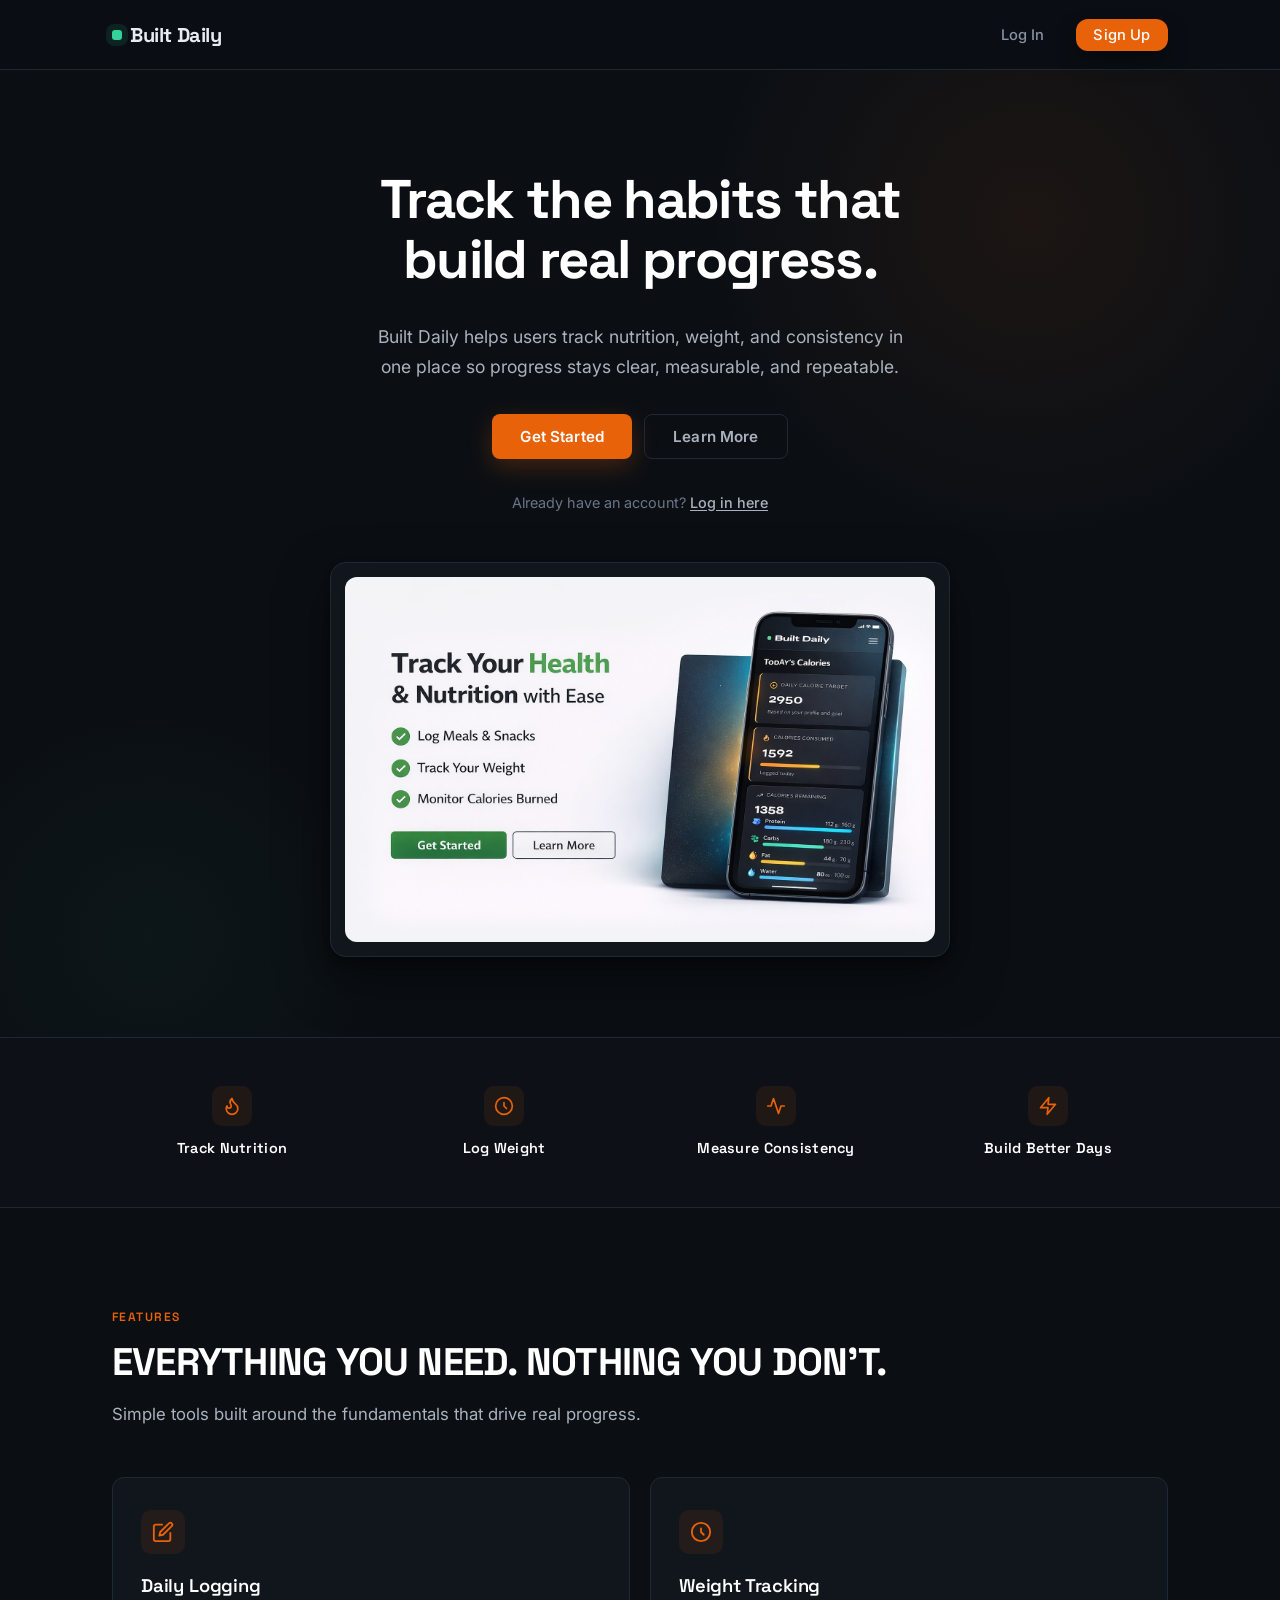
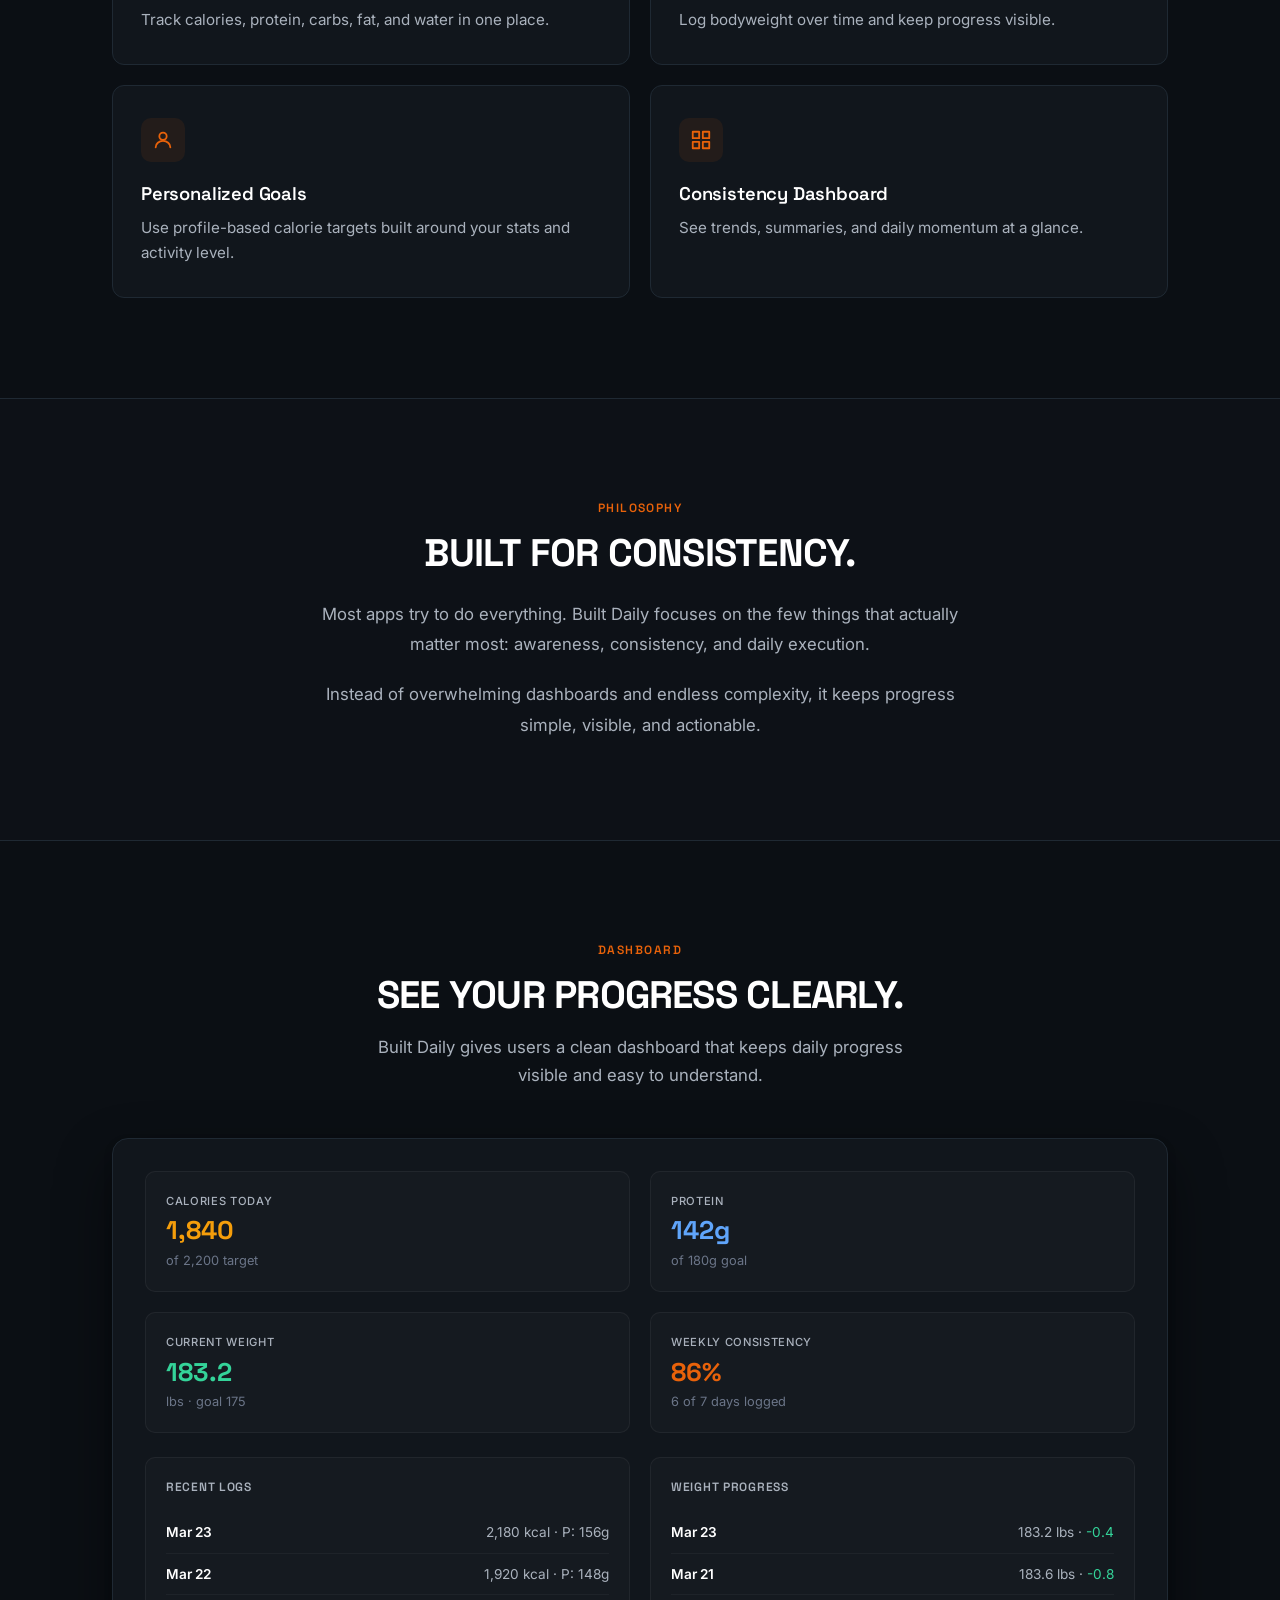
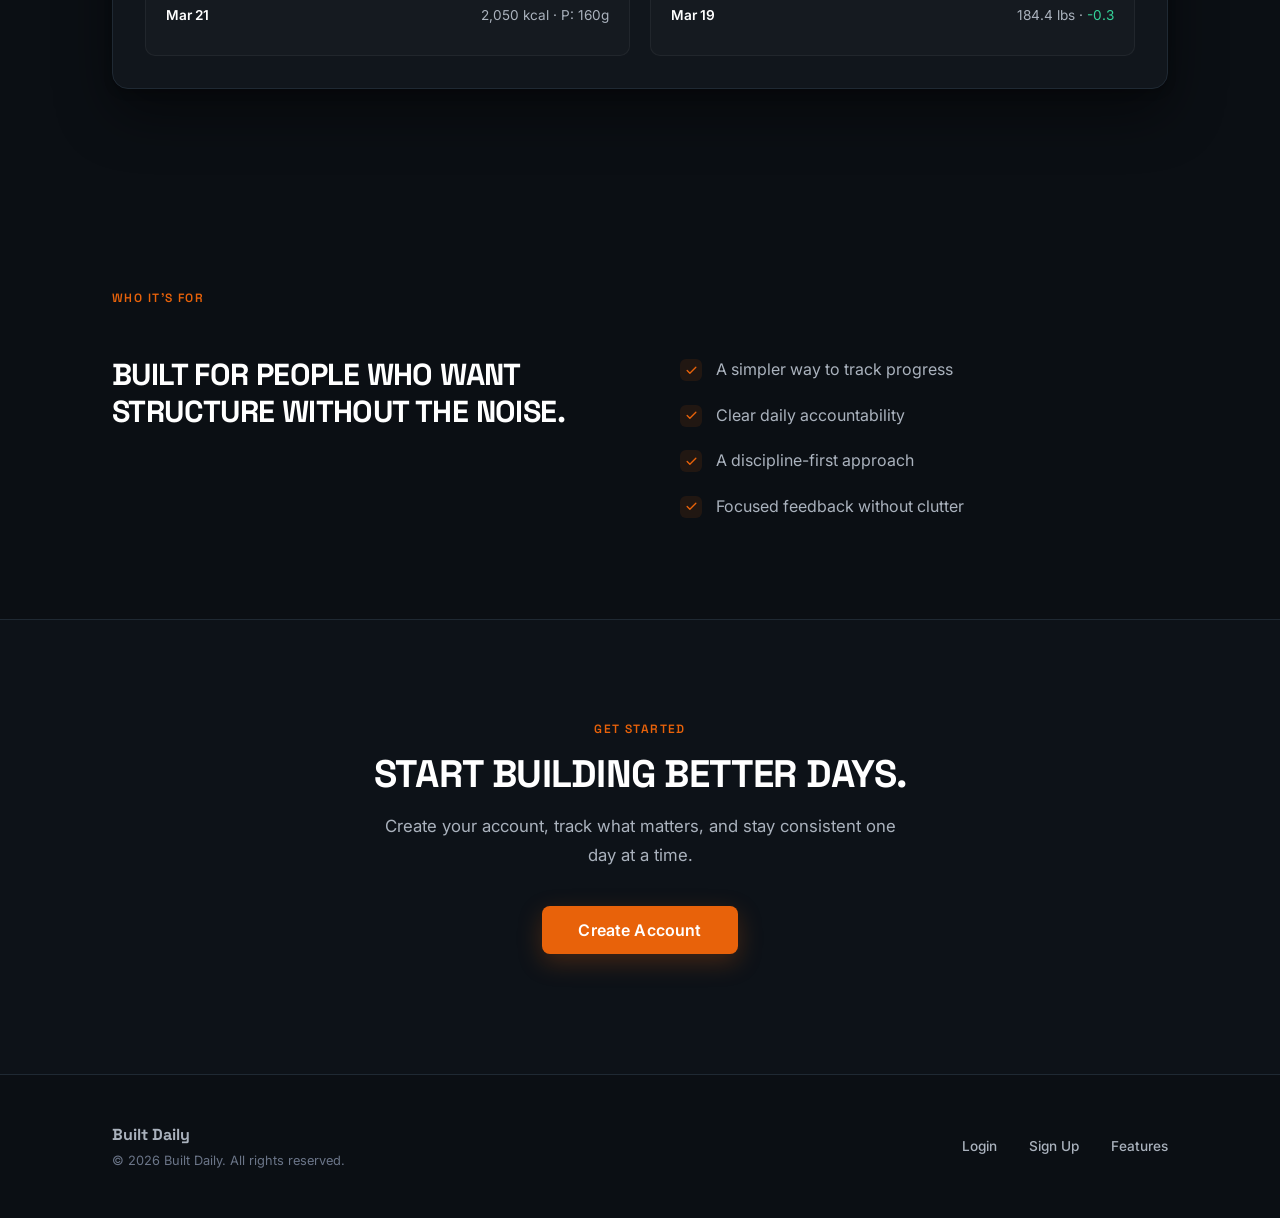
==== commit 3b28073f: "Refactor hero section layout to use flexbox Updated layout styles for hero section and adjusted resp" ====
--- a/index.html
+++ b/index.html
@@ -60,10 +60,11 @@
       max-width: var(--container-max);
       margin: 0 auto;
       padding: 0 var(--space-lg);
-      display: grid;
-      grid-template-columns: 1fr 1fr;
-      gap: var(--space-2xl);
+      display: flex;
+      flex-direction: column;
       align-items: center;
+      text-align: center;
+      gap: var(--space-xl);
       position: relative;
       z-index: 1;
     }
@@ -71,7 +72,9 @@
     .lp-hero-content {
       display: flex;
       flex-direction: column;
+      align-items: center;
       gap: var(--space-lg);
+      max-width: 640px;
     }
 
     .lp-hero h1 {
@@ -87,13 +90,32 @@
       font-size: 1.1rem;
       color: var(--lp-text-secondary);
       line-height: 1.7;
-      max-width: 480px;
+      max-width: 540px;
+      margin: 0 auto;
+    }
+
+    .lp-hero-login {
+      font-size: 0.9rem;
+      color: var(--text-faint);
+    }
+
+    .lp-hero-login a {
+      color: var(--lp-text-secondary);
+      font-weight: 500;
+      text-decoration: underline;
+      text-underline-offset: 2px;
+      transition: color 0.2s var(--ease);
+    }
+
+    .lp-hero-login a:hover {
+      color: var(--lp-text);
     }
 
     .lp-hero-ctas {
       display: flex;
       gap: var(--space-sm);
       flex-wrap: wrap;
+      justify-content: center;
     }
 
     .lp-btn-accent {
@@ -154,6 +176,8 @@
     /* --- Hero Mockup --- */
     .lp-hero-mockup {
       position: relative;
+      width: 100%;
+      max-width: 620px;
     }
 
     .lp-mockup-container {
@@ -748,22 +772,11 @@
     /* --- Responsive --- */
     @media (max-width: 900px) {
       .lp-hero-inner {
-        grid-template-columns: 1fr;
-        gap: var(--space-xl);
-        text-align: center;
-      }
-
-      .lp-hero-subtitle {
-        margin: 0 auto;
-      }
-
-      .lp-hero-ctas {
-        justify-content: center;
+        gap: var(--space-lg);
       }
 
       .lp-hero-mockup {
         max-width: 500px;
-        margin: 0 auto;
       }
 
       .lp-value-strip-inner {
@@ -875,6 +888,7 @@
             <a href="signup.html" class="lp-btn-accent">Get Started</a>
             <a href="#features" class="lp-btn-secondary">Learn More</a>
           </div>
+          <p class="lp-hero-login lp-fade-in lp-delay-2">Already have an account? <a href="login.html">Log in here</a></p>
         </div>
 
         <div class="lp-hero-mockup lp-fade-in lp-delay-3">
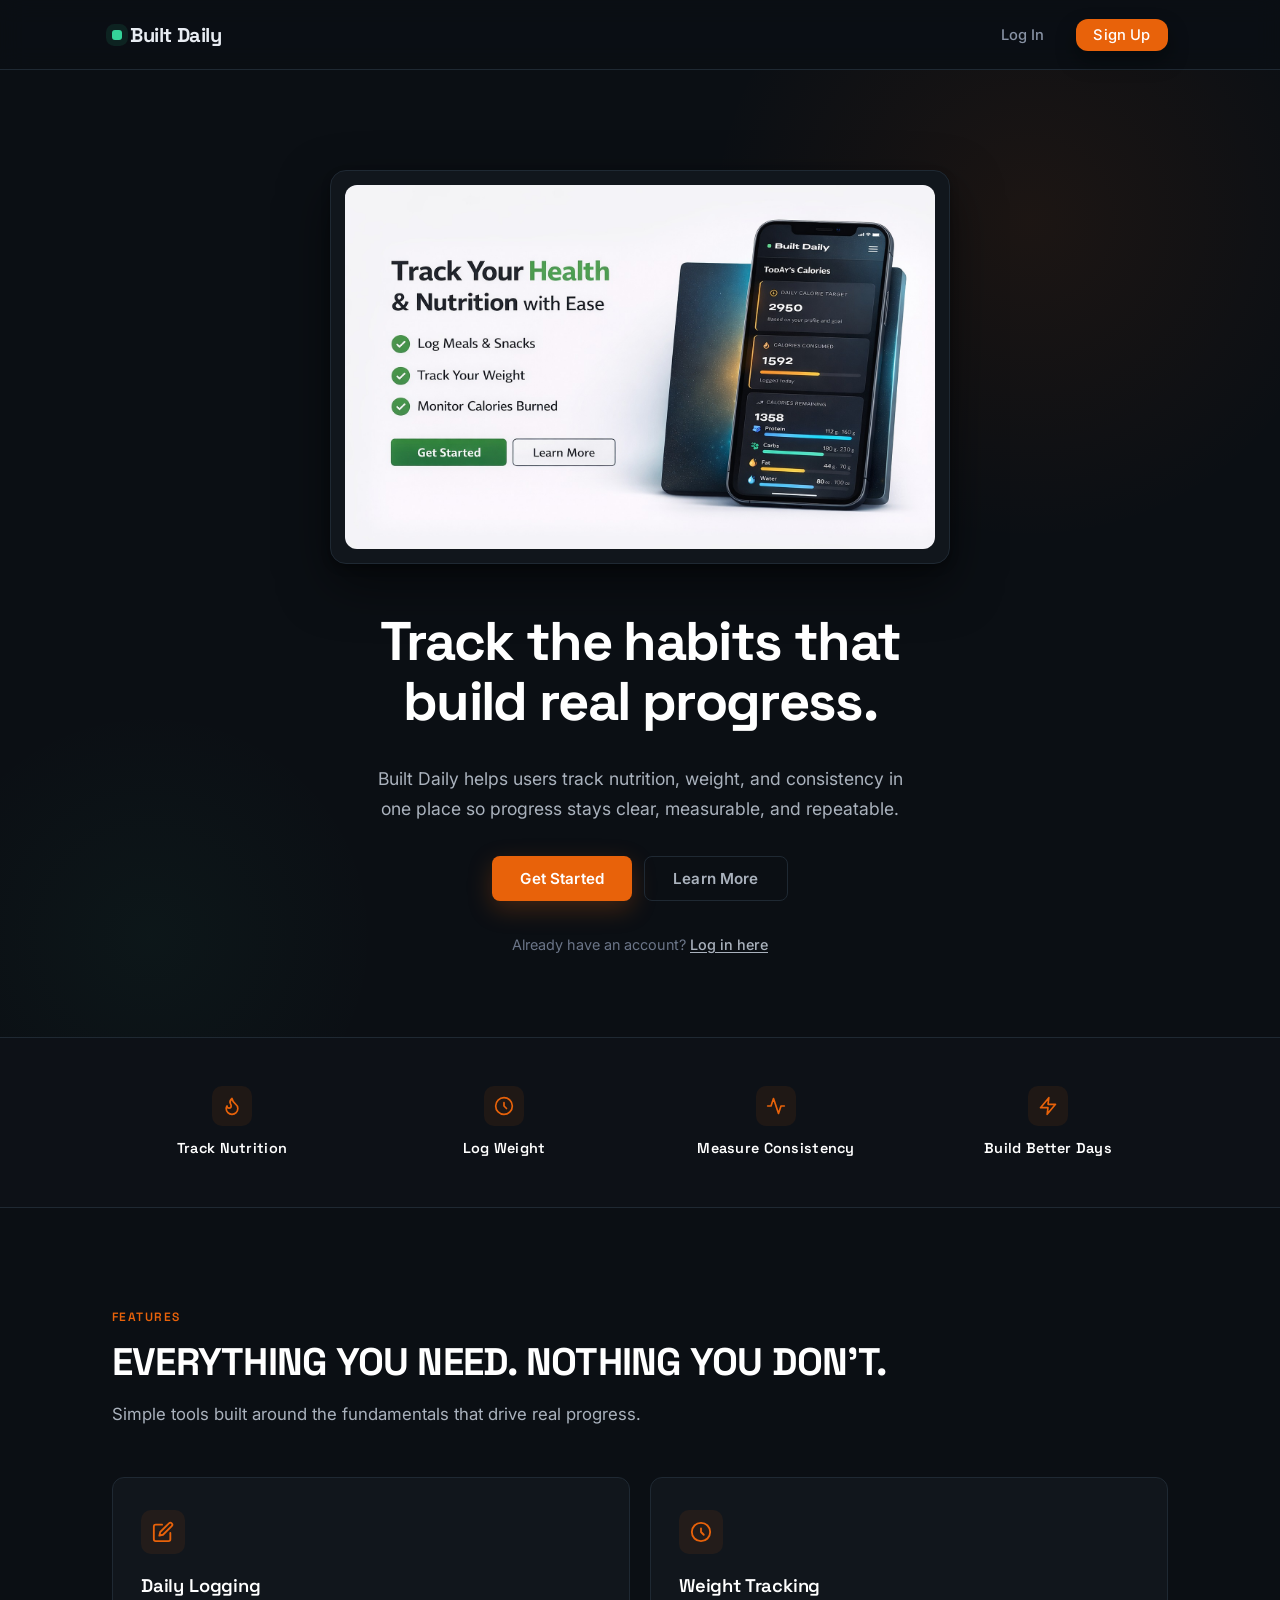
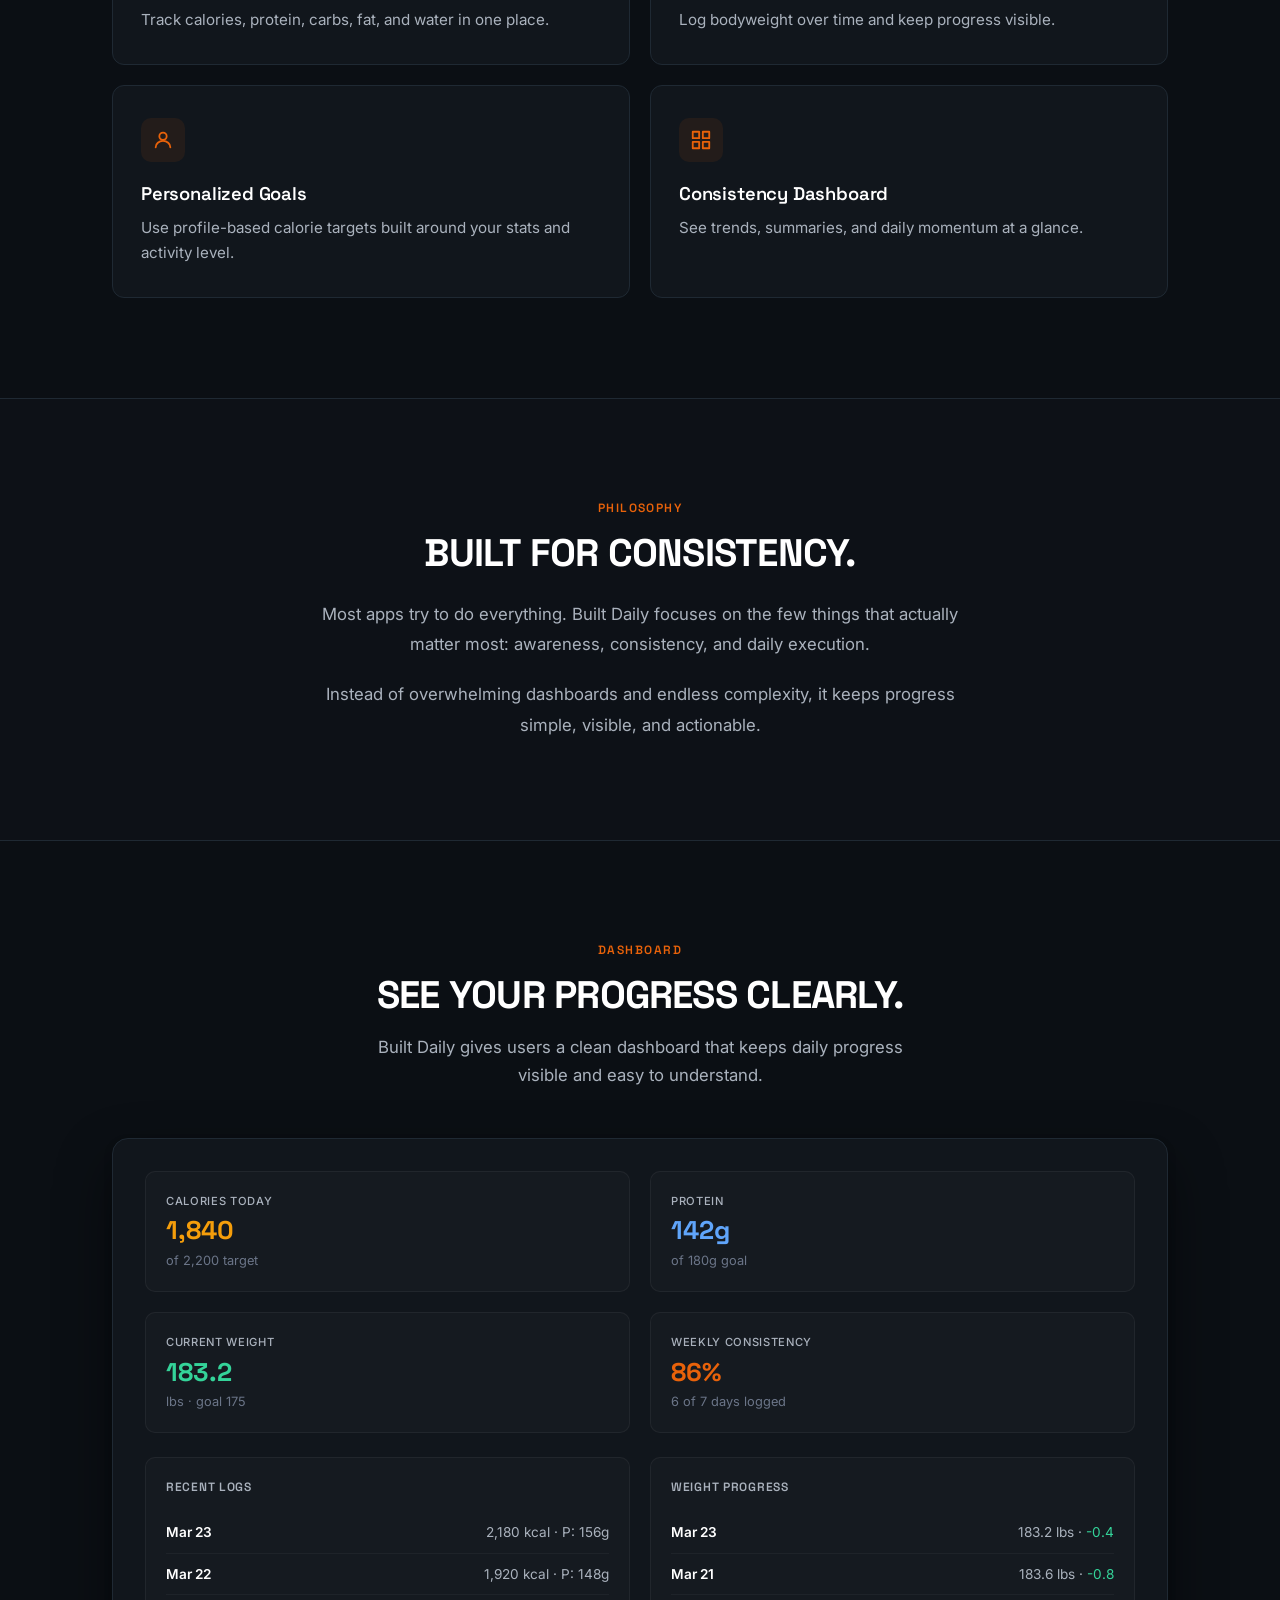
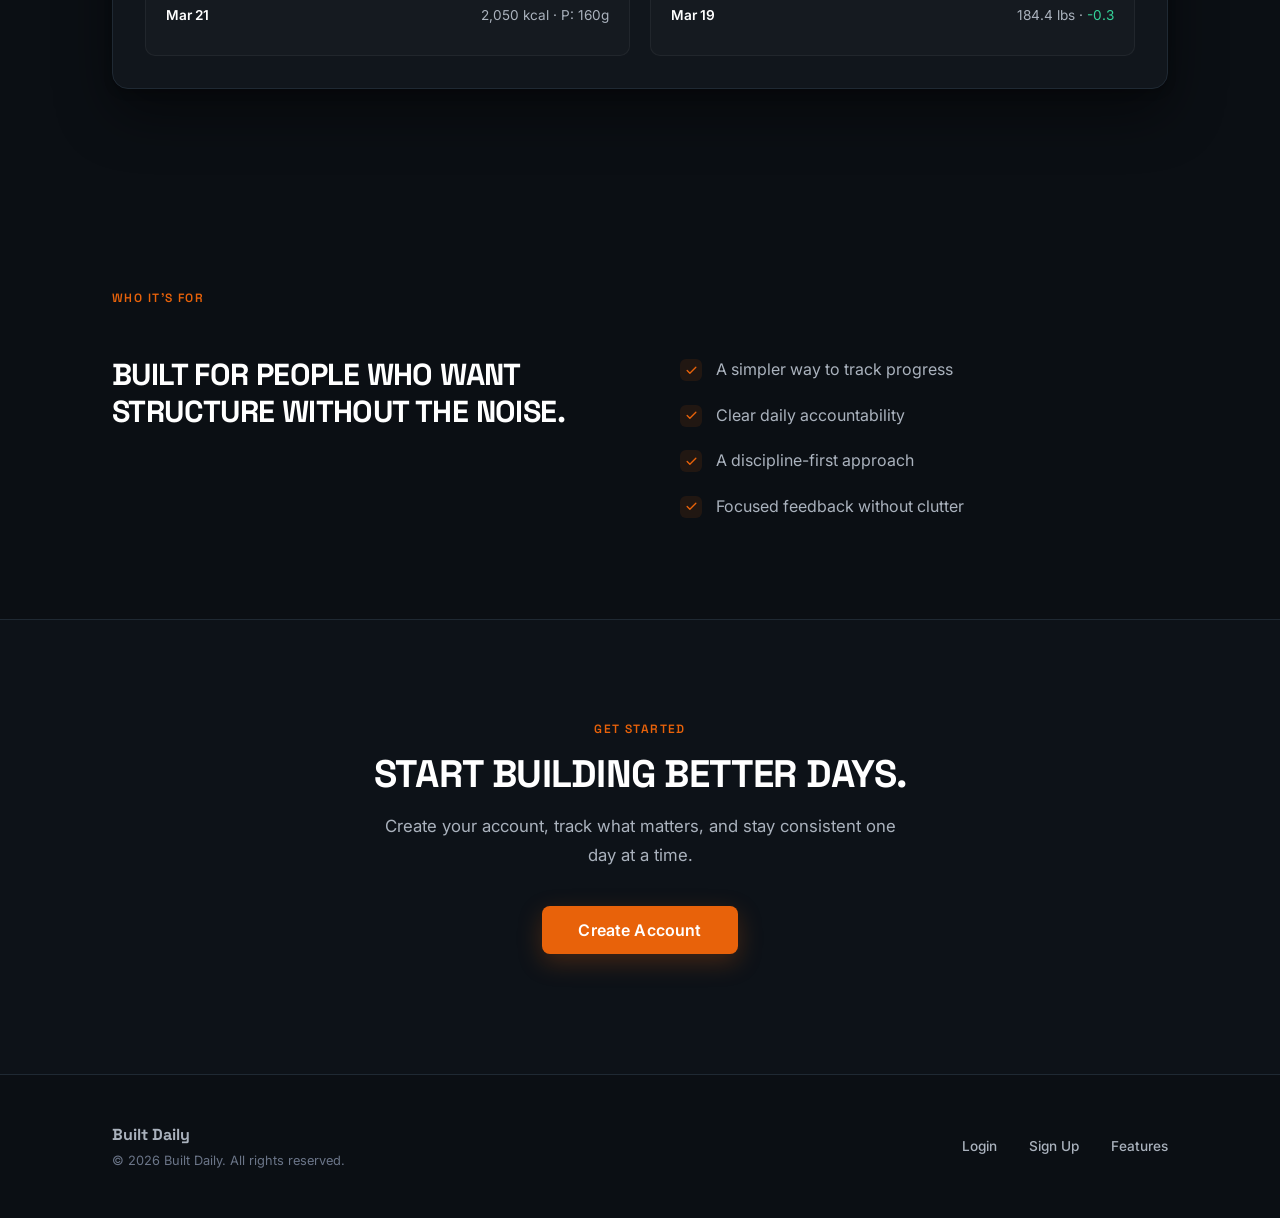
==== commit ffe3e2e7: "Refactor hero section for improved structure and delays" ====
--- a/index.html
+++ b/index.html
@@ -879,22 +879,22 @@
     <!-- ========== SECTION 1: HERO ========== -->
     <section class="lp-hero">
       <div class="lp-hero-inner">
+        <div class="lp-hero-mockup lp-fade-in">
+          <div class="lp-mockup-container lp-mockup-image-wrap">
+            <img src="images/mock-up.jpg" alt="Built Daily app dashboard" class="lp-mockup-image">
+          </div>
+        </div>
+
         <div class="lp-hero-content">
-          <h1 class="lp-fade-in">Track the habits that build real progress.</h1>
-          <p class="lp-hero-subtitle lp-fade-in lp-delay-1">
+          <h1 class="lp-fade-in lp-delay-1">Track the habits that build real progress.</h1>
+          <p class="lp-hero-subtitle lp-fade-in lp-delay-2">
             Built Daily helps users track nutrition, weight, and consistency in one place so progress stays clear, measurable, and repeatable.
           </p>
-          <div class="lp-hero-ctas lp-fade-in lp-delay-2">
+          <div class="lp-hero-ctas lp-fade-in lp-delay-3">
             <a href="signup.html" class="lp-btn-accent">Get Started</a>
             <a href="#features" class="lp-btn-secondary">Learn More</a>
           </div>
-          <p class="lp-hero-login lp-fade-in lp-delay-2">Already have an account? <a href="login.html">Log in here</a></p>
-        </div>
-
-        <div class="lp-hero-mockup lp-fade-in lp-delay-3">
-          <div class="lp-mockup-container lp-mockup-image-wrap">
-            <img src="images/mock-up.jpg" alt="Built Daily app dashboard" class="lp-mockup-image">
-          </div>
+          <p class="lp-hero-login lp-fade-in lp-delay-3">Already have an account? <a href="login.html">Log in here</a></p>
         </div>
       </div>
     </section>
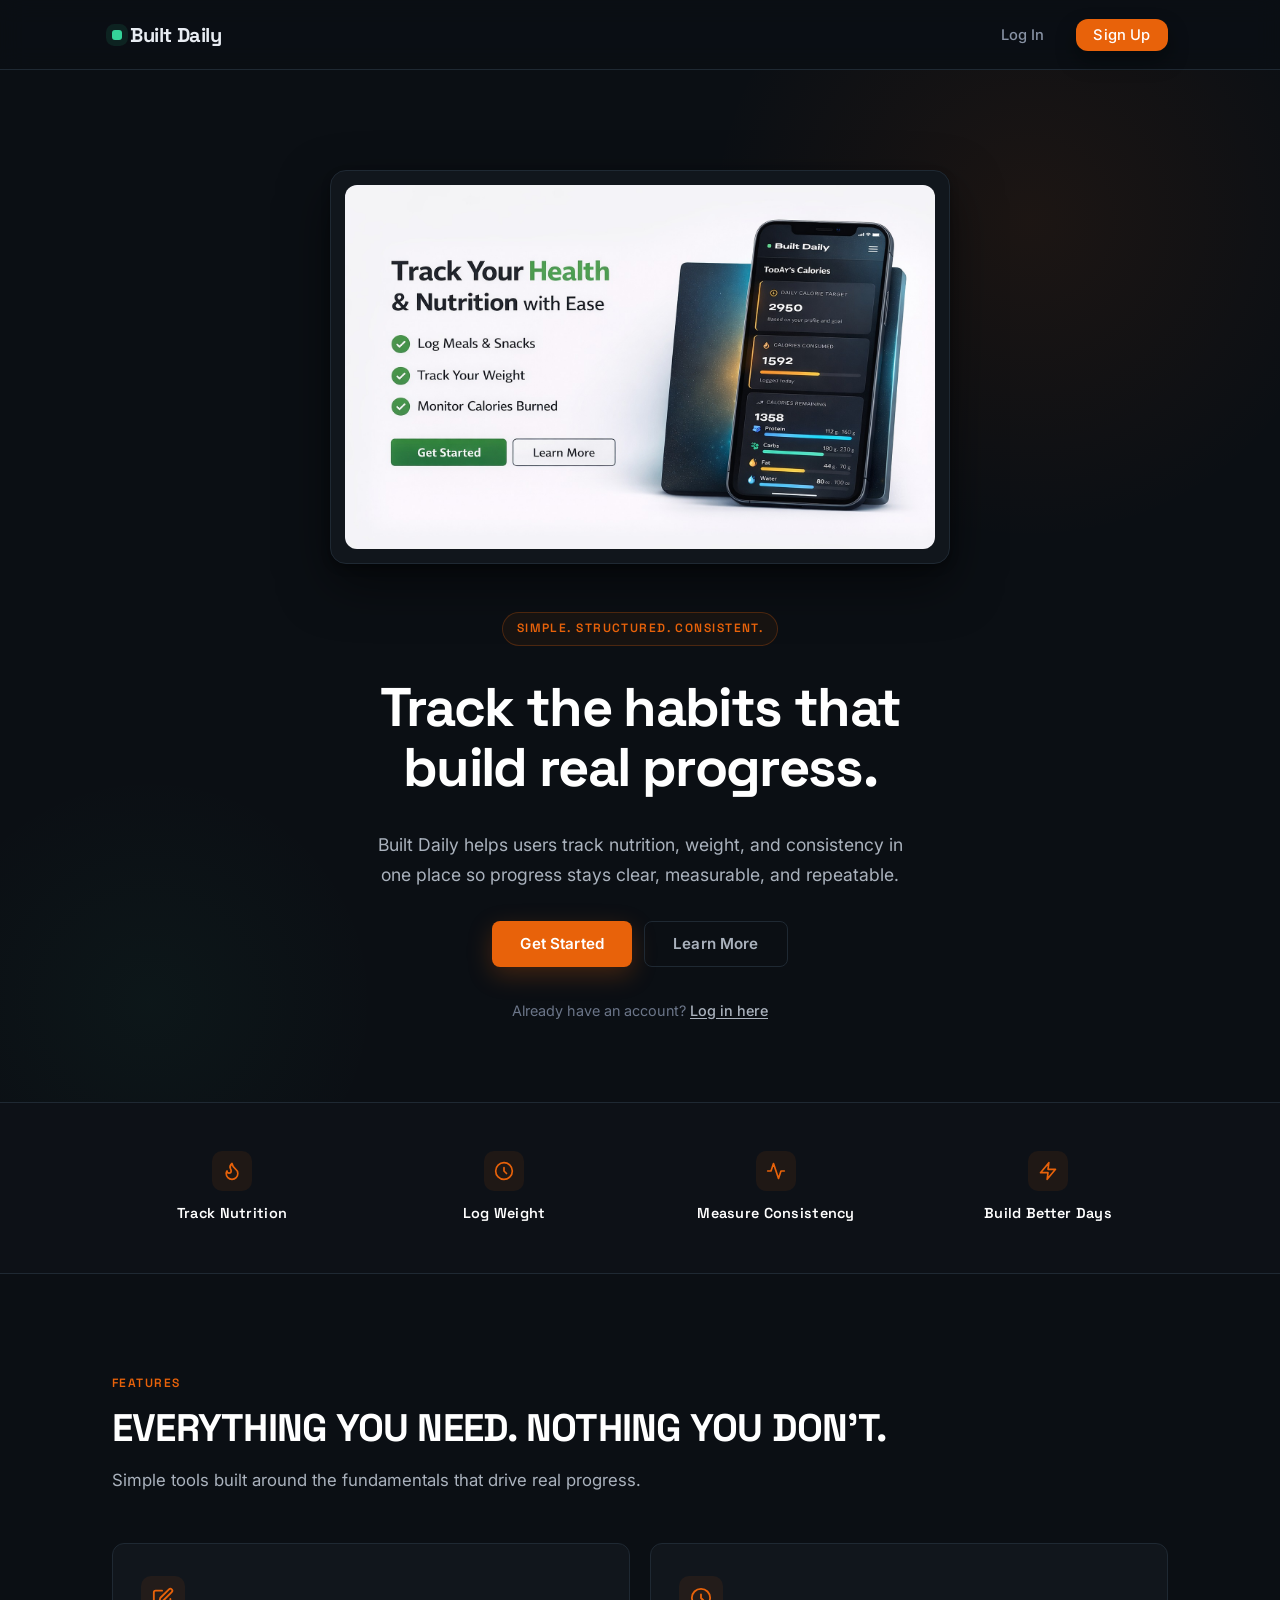
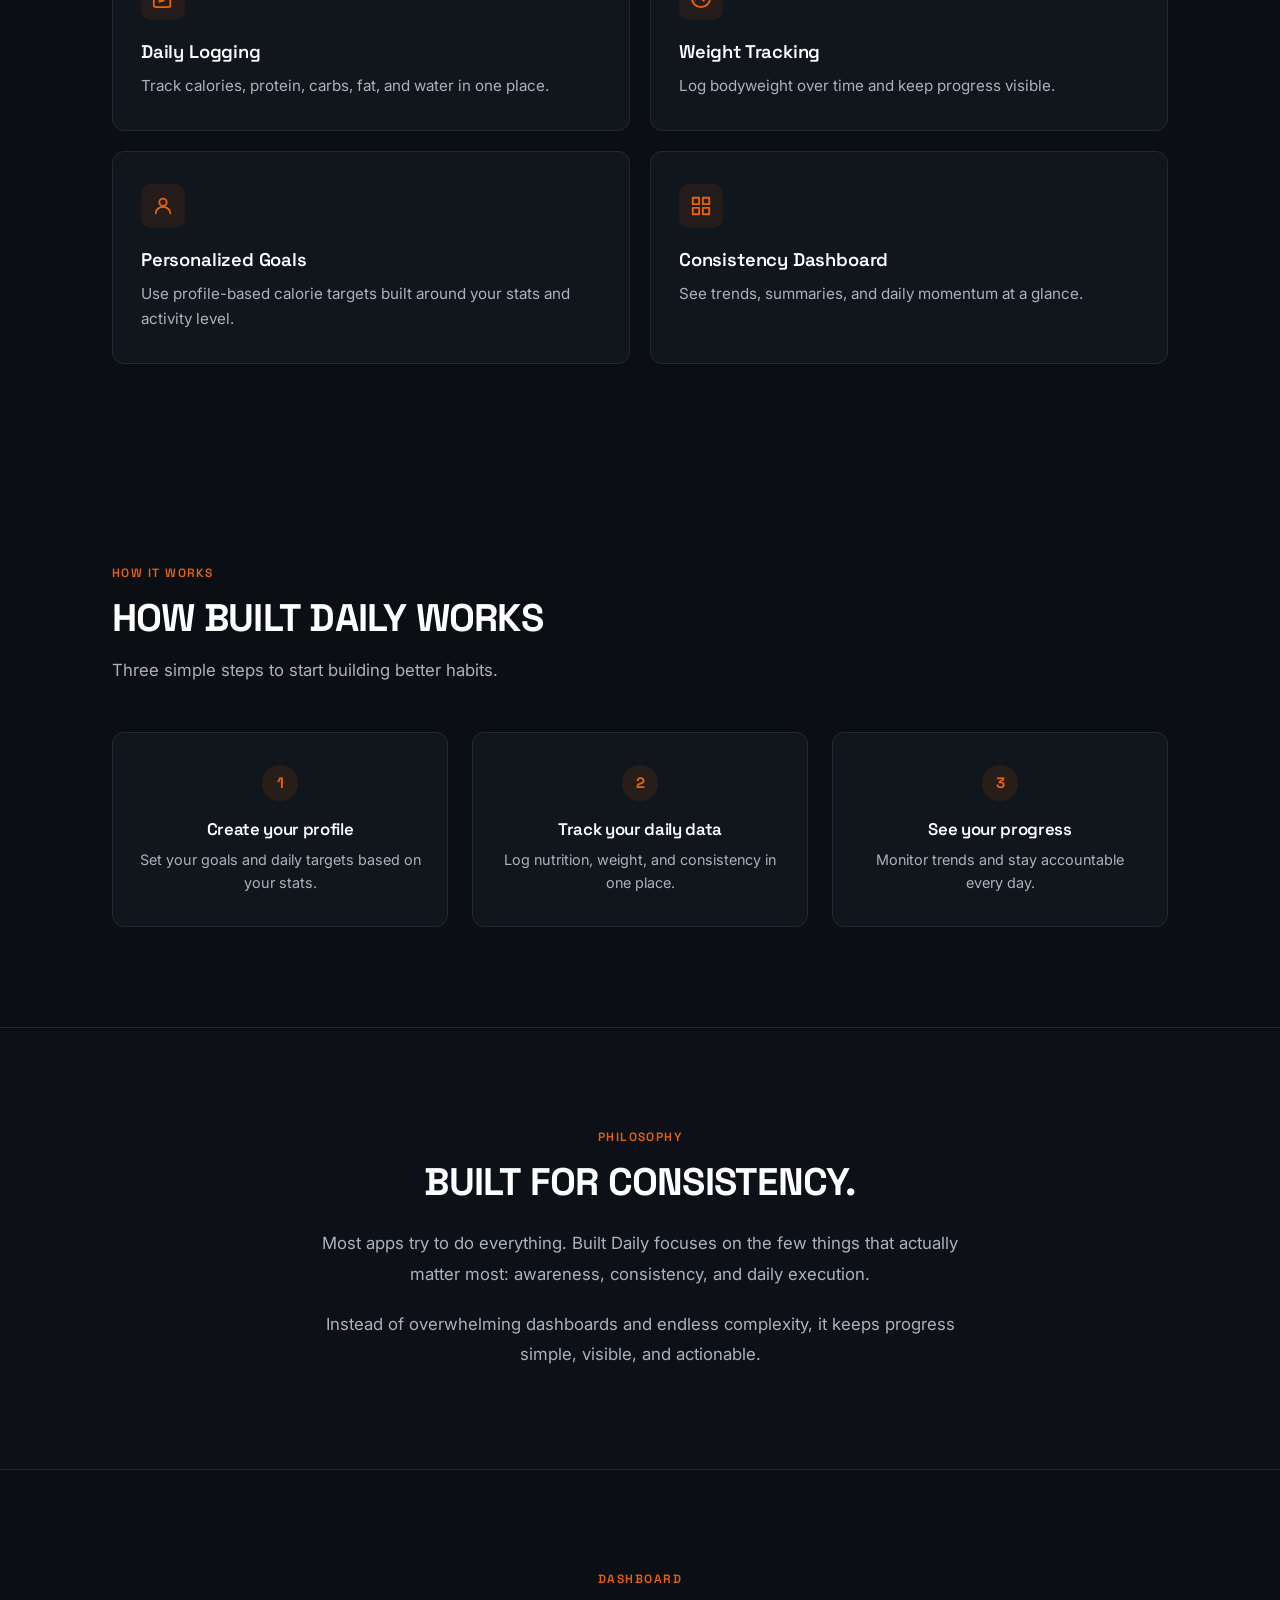
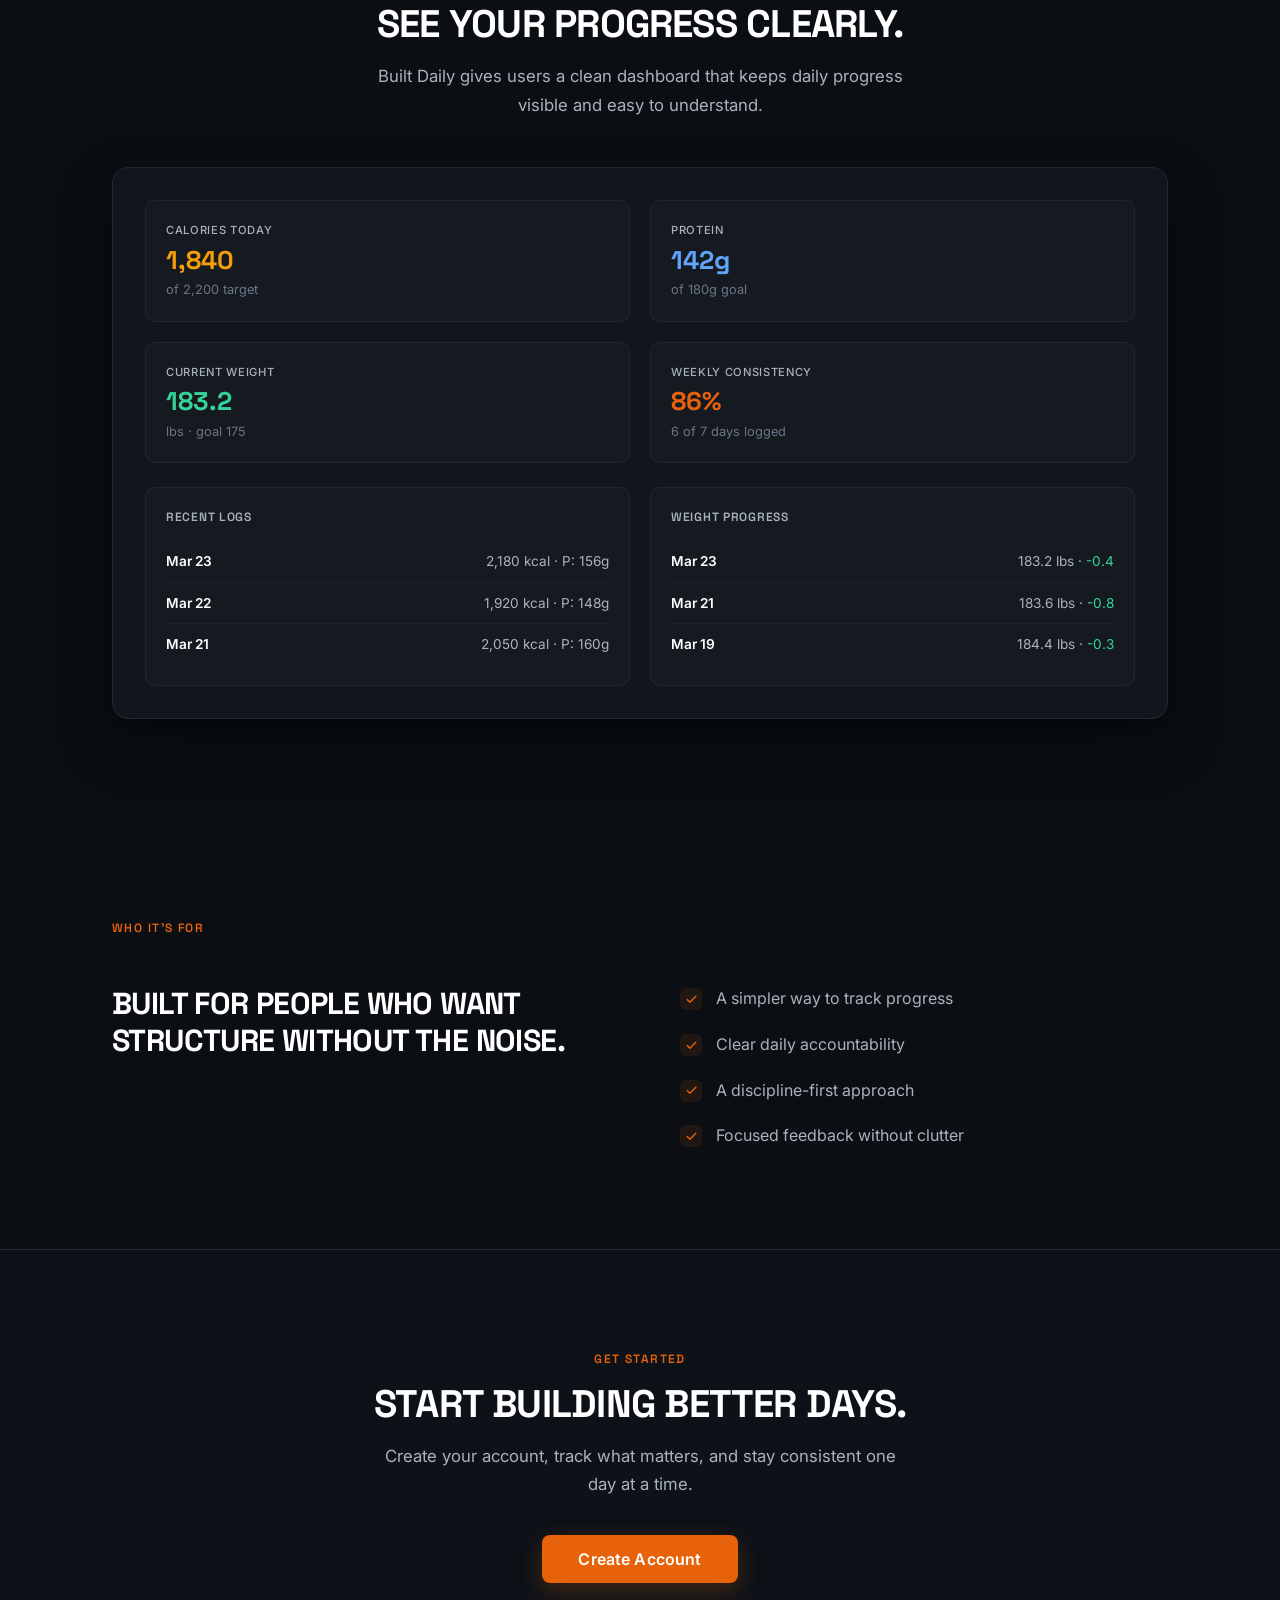
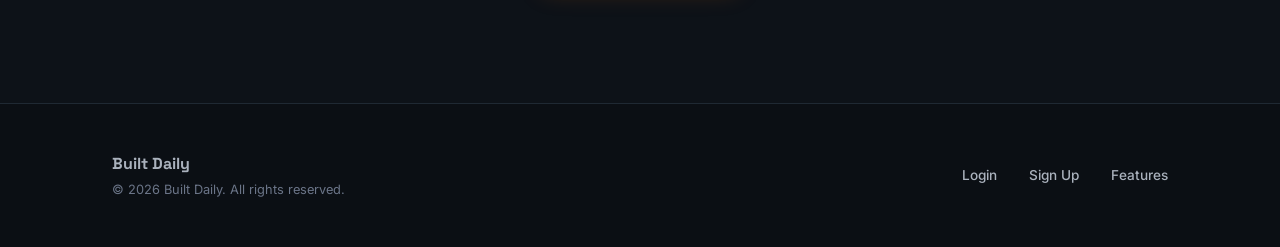
==== commit ce98e7f6: "Refactor landing page styles and add 'How It Works' section Removed scoped styles for landing page a" ====
--- a/index.html
+++ b/index.html
@@ -5,855 +5,13 @@
   <meta name="viewport" content="width=device-width, initial-scale=1.0">
   <title>Built Daily — Track the Habits That Build Real Progress</title>
   <link rel="stylesheet" href="css/styles.css">
-  <style>
-    /* ============================================
-       LANDING PAGE — Scoped Styles
-       Extends the Built Daily design system
-       for a full production landing experience.
-       ============================================ */
-
-    /* --- Landing color overrides (handoff spec) --- */
-    .landing-page {
-      --lp-bg: #0B0F14;
-      --lp-card: #11161C;
-      --lp-text: #FFFFFF;
-      --lp-text-secondary: #AAB2BD;
-      --lp-accent: #E8620A;
-      --lp-accent-hover: #d45808;
-      --lp-border: #1F2933;
-    }
-
-    .landing-page {
-      background: var(--lp-bg);
-    }
-
-    /* --- Hero Section --- */
-    .lp-hero {
-      position: relative;
-      padding: 100px 0 80px;
-      overflow: hidden;
-    }
-
-    .lp-hero::before {
-      content: '';
-      position: absolute;
-      top: -200px;
-      right: -100px;
-      width: 700px;
-      height: 700px;
-      background: radial-gradient(circle, rgba(232, 98, 10, 0.08) 0%, transparent 65%);
-      pointer-events: none;
-    }
-
-    .lp-hero::after {
-      content: '';
-      position: absolute;
-      bottom: -150px;
-      left: -100px;
-      width: 500px;
-      height: 500px;
-      background: radial-gradient(circle, rgba(52, 211, 153, 0.04) 0%, transparent 65%);
-      pointer-events: none;
-    }
-
-    .lp-hero-inner {
-      max-width: var(--container-max);
-      margin: 0 auto;
-      padding: 0 var(--space-lg);
-      display: flex;
-      flex-direction: column;
-      align-items: center;
-      text-align: center;
-      gap: var(--space-xl);
-      position: relative;
-      z-index: 1;
-    }
-
-    .lp-hero-content {
-      display: flex;
-      flex-direction: column;
-      align-items: center;
-      gap: var(--space-lg);
-      max-width: 640px;
-    }
-
-    .lp-hero h1 {
-      font-family: var(--font-heading);
-      font-size: clamp(2.2rem, 4.5vw, 3.4rem);
-      font-weight: 700;
-      color: var(--lp-text);
-      line-height: 1.1;
-      letter-spacing: -0.03em;
-    }
-
-    .lp-hero-subtitle {
-      font-size: 1.1rem;
-      color: var(--lp-text-secondary);
-      line-height: 1.7;
-      max-width: 540px;
-      margin: 0 auto;
-    }
-
-    .lp-hero-login {
-      font-size: 0.9rem;
-      color: var(--text-faint);
-    }
-
-    .lp-hero-login a {
-      color: var(--lp-text-secondary);
-      font-weight: 500;
-      text-decoration: underline;
-      text-underline-offset: 2px;
-      transition: color 0.2s var(--ease);
-    }
-
-    .lp-hero-login a:hover {
-      color: var(--lp-text);
-    }
-
-    .lp-hero-ctas {
-      display: flex;
-      gap: var(--space-sm);
-      flex-wrap: wrap;
-      justify-content: center;
-    }
-
-    .lp-btn-accent {
-      display: inline-flex;
-      align-items: center;
-      justify-content: center;
-      gap: 0.5rem;
-      font-family: var(--font-body);
-      font-weight: 600;
-      font-size: 0.95rem;
-      padding: 14px 28px;
-      border-radius: 8px;
-      border: none;
-      cursor: pointer;
-      text-decoration: none;
-      line-height: 1;
-      letter-spacing: 0.01em;
-      transition: transform 0.15s var(--ease), box-shadow 0.2s var(--ease), background 0.2s var(--ease);
-      background: var(--lp-accent);
-      color: #ffffff;
-      box-shadow: 0 8px 24px rgba(232, 98, 10, 0.25);
-    }
-
-    .lp-btn-accent:hover {
-      background: var(--lp-accent-hover);
-      color: #ffffff;
-      transform: translateY(-2px);
-      box-shadow: 0 12px 32px rgba(232, 98, 10, 0.35);
-    }
-
-    .lp-btn-secondary {
-      display: inline-flex;
-      align-items: center;
-      justify-content: center;
-      gap: 0.5rem;
-      font-family: var(--font-body);
-      font-weight: 600;
-      font-size: 0.95rem;
-      padding: 14px 28px;
-      border-radius: 8px;
-      border: 1px solid var(--lp-border);
-      cursor: pointer;
-      text-decoration: none;
-      line-height: 1;
-      letter-spacing: 0.01em;
-      transition: transform 0.15s var(--ease), border-color 0.2s var(--ease), background 0.2s var(--ease);
-      background: transparent;
-      color: var(--lp-text-secondary);
-    }
-
-    .lp-btn-secondary:hover {
-      border-color: rgba(255, 255, 255, 0.2);
-      background: rgba(255, 255, 255, 0.03);
-      color: var(--lp-text);
-      transform: translateY(-2px);
-    }
-
-    /* --- Hero Mockup --- */
-    .lp-hero-mockup {
-      position: relative;
-      width: 100%;
-      max-width: 620px;
-    }
-
-    .lp-mockup-container {
-      background: var(--lp-card);
-      border: 1px solid var(--lp-border);
-      border-radius: 16px;
-      padding: 28px;
-      box-shadow:
-        0 4px 8px rgba(0, 0, 0, 0.3),
-        0 20px 50px rgba(0, 0, 0, 0.5);
-      position: relative;
-    }
-
-    .lp-mockup-header {
-      display: flex;
-      align-items: center;
-      gap: 8px;
-      margin-bottom: 24px;
-      padding-bottom: 16px;
-      border-bottom: 1px solid var(--lp-border);
-    }
-
-    .lp-mockup-dot {
-      width: 8px;
-      height: 8px;
-      border-radius: 50%;
-      background: rgba(255, 255, 255, 0.12);
-    }
-
-    .lp-mockup-dot:first-child { background: #f87171; }
-    .lp-mockup-dot:nth-child(2) { background: #fbbf24; }
-    .lp-mockup-dot:nth-child(3) { background: #34d399; }
-
-    .lp-mockup-title {
-      font-family: var(--font-heading);
-      font-size: 0.8rem;
-      color: var(--lp-text-secondary);
-      margin-left: auto;
-      letter-spacing: 0.05em;
-      text-transform: uppercase;
-    }
-
-    .lp-mockup-grid {
-      display: grid;
-      grid-template-columns: 1fr 1fr 1fr;
-      gap: 14px;
-    }
-
-    .lp-mockup-stat {
-      background: rgba(255, 255, 255, 0.03);
-      border: 1px solid rgba(255, 255, 255, 0.06);
-      border-radius: 10px;
-      padding: 18px 16px;
-      display: flex;
-      flex-direction: column;
-      gap: 6px;
-    }
-
-    .lp-mockup-stat-label {
-      font-size: 0.7rem;
-      font-weight: 500;
-      color: var(--lp-text-secondary);
-      text-transform: uppercase;
-      letter-spacing: 0.06em;
-    }
-
-    .lp-mockup-stat-value {
-      font-family: var(--font-heading);
-      font-weight: 700;
-      font-size: 1.5rem;
-      color: var(--lp-text);
-      line-height: 1;
-    }
-
-    .lp-mockup-stat--calories .lp-mockup-stat-value { color: #f59e0b; }
-    .lp-mockup-stat--protein .lp-mockup-stat-value { color: #60a5fa; }
-    .lp-mockup-stat--streak .lp-mockup-stat-value { color: #34d399; }
-
-    .lp-mockup-progress {
-      margin-top: 6px;
-      height: 4px;
-      background: rgba(255, 255, 255, 0.06);
-      border-radius: 999px;
-      overflow: hidden;
-    }
-
-    .lp-mockup-progress-fill {
-      height: 100%;
-      border-radius: 999px;
-    }
-
-    .lp-mockup-stat--calories .lp-mockup-progress-fill {
-      width: 62%;
-      background: #f59e0b;
-    }
-
-    .lp-mockup-stat--protein .lp-mockup-progress-fill {
-      width: 78%;
-      background: #60a5fa;
-    }
-
-    .lp-mockup-stat--streak .lp-mockup-progress-fill {
-      width: 86%;
-      background: #34d399;
-    }
-
-    /* --- Mockup image styles --- */
-    .lp-mockup-image-wrap {
-      padding: 14px;
-      overflow: hidden;
-    }
-
-    .lp-mockup-image {
-      display: block;
-      width: 100%;
-      height: auto;
-      border-radius: 12px;
-      object-fit: cover;
-    }
-
-    /* Floating glow behind mockup */
-    .lp-hero-mockup::before {
-      content: '';
-      position: absolute;
-      top: 50%;
-      left: 50%;
-      transform: translate(-50%, -50%);
-      width: 80%;
-      height: 80%;
-      background: radial-gradient(circle, rgba(232, 98, 10, 0.06) 0%, transparent 70%);
-      pointer-events: none;
-      z-index: -1;
-    }
-
-    /* --- Value Strip --- */
-    .lp-value-strip {
-      border-top: 1px solid var(--lp-border);
-      border-bottom: 1px solid var(--lp-border);
-      padding: 48px 0;
-      background: rgba(17, 22, 28, 0.4);
-    }
-
-    .lp-value-strip-inner {
-      max-width: var(--container-max);
-      margin: 0 auto;
-      padding: 0 var(--space-lg);
-      display: grid;
-      grid-template-columns: repeat(4, 1fr);
-      gap: var(--space-lg);
-      text-align: center;
-    }
-
-    .lp-value-item {
-      display: flex;
-      flex-direction: column;
-      align-items: center;
-      gap: 12px;
-    }
-
-    .lp-value-icon {
-      width: 40px;
-      height: 40px;
-      display: flex;
-      align-items: center;
-      justify-content: center;
-      border-radius: 10px;
-      background: rgba(232, 98, 10, 0.08);
-      color: var(--lp-accent);
-    }
-
-    .lp-value-icon svg {
-      width: 20px;
-      height: 20px;
-      stroke: currentColor;
-    }
-
-    .lp-value-text {
-      font-family: var(--font-heading);
-      font-weight: 600;
-      font-size: 0.9rem;
-      color: var(--lp-text);
-      letter-spacing: 0.02em;
-    }
-
-    /* --- Section shared styles --- */
-    .lp-section {
-      padding: 100px 0;
-    }
-
-    .lp-section-inner {
-      max-width: var(--container-max);
-      margin: 0 auto;
-      padding: 0 var(--space-lg);
-    }
-
-    .lp-section-label {
-      font-family: var(--font-heading);
-      font-weight: 600;
-      font-size: 0.75rem;
-      color: var(--lp-accent);
-      text-transform: uppercase;
-      letter-spacing: 0.12em;
-      margin-bottom: 12px;
-    }
-
-    .lp-section-title {
-      font-family: var(--font-heading);
-      font-weight: 700;
-      font-size: clamp(1.6rem, 3.5vw, 2.4rem);
-      color: var(--lp-text);
-      line-height: 1.15;
-      letter-spacing: -0.02em;
-      margin-bottom: 16px;
-    }
-
-    .lp-section-desc {
-      font-size: 1.05rem;
-      color: var(--lp-text-secondary);
-      line-height: 1.7;
-      max-width: 560px;
-    }
-
-    /* --- Features Grid --- */
-    .lp-features {
-      background: var(--lp-bg);
-    }
-
-    .lp-features-grid {
-      display: grid;
-      grid-template-columns: 1fr 1fr;
-      gap: 20px;
-      margin-top: 48px;
-    }
-
-    .lp-feature-card {
-      background: var(--lp-card);
-      border: 1px solid var(--lp-border);
-      border-radius: 12px;
-      padding: 32px 28px;
-      transition: transform 0.2s var(--ease), border-color 0.2s var(--ease), box-shadow 0.2s var(--ease);
-    }
-
-    .lp-feature-card:hover {
-      transform: translateY(-3px);
-      border-color: rgba(255, 255, 255, 0.12);
-      box-shadow: 0 12px 30px rgba(0, 0, 0, 0.35);
-    }
-
-    .lp-feature-icon {
-      width: 44px;
-      height: 44px;
-      display: flex;
-      align-items: center;
-      justify-content: center;
-      border-radius: 10px;
-      margin-bottom: 20px;
-      background: rgba(232, 98, 10, 0.08);
-      color: var(--lp-accent);
-    }
-
-    .lp-feature-icon svg {
-      width: 22px;
-      height: 22px;
-      stroke: currentColor;
-    }
-
-    .lp-feature-title {
-      font-family: var(--font-heading);
-      font-weight: 600;
-      font-size: 1.15rem;
-      color: var(--lp-text);
-      margin-bottom: 10px;
-      letter-spacing: -0.01em;
-    }
-
-    .lp-feature-body {
-      font-size: 0.95rem;
-      color: var(--lp-text-secondary);
-      line-height: 1.65;
-    }
-
-    /* --- Why Built Daily --- */
-    .lp-why {
-      background: rgba(17, 22, 28, 0.4);
-      border-top: 1px solid var(--lp-border);
-      border-bottom: 1px solid var(--lp-border);
-      text-align: center;
-    }
-
-    .lp-why .lp-section-inner {
-      max-width: 720px;
-    }
-
-    .lp-why .lp-section-title {
-      margin-bottom: 24px;
-    }
-
-    .lp-why-body {
-      font-size: 1.05rem;
-      color: var(--lp-text-secondary);
-      line-height: 1.8;
-    }
-
-    .lp-why-body + .lp-why-body {
-      margin-top: 20px;
-    }
-
-    /* --- Product Showcase --- */
-    .lp-showcase {
-      background: var(--lp-bg);
-      text-align: center;
-    }
-
-    .lp-showcase .lp-section-desc {
-      margin: 0 auto 48px;
-    }
-
-    .lp-showcase-container {
-      background: var(--lp-card);
-      border: 1px solid var(--lp-border);
-      border-radius: 16px;
-      padding: 32px;
-      box-shadow:
-        0 4px 8px rgba(0, 0, 0, 0.2),
-        0 24px 56px rgba(0, 0, 0, 0.45);
-      text-align: left;
-    }
-
-    .lp-showcase-grid {
-      display: grid;
-      grid-template-columns: 1fr 1fr;
-      gap: 20px;
-      margin-bottom: 24px;
-    }
-
-    .lp-showcase-card {
-      background: rgba(255, 255, 255, 0.02);
-      border: 1px solid rgba(255, 255, 255, 0.05);
-      border-radius: 10px;
-      padding: 20px;
-    }
-
-    .lp-showcase-card-label {
-      font-size: 0.7rem;
-      font-weight: 500;
-      color: var(--lp-text-secondary);
-      text-transform: uppercase;
-      letter-spacing: 0.06em;
-      margin-bottom: 8px;
-    }
-
-    .lp-showcase-card-value {
-      font-family: var(--font-heading);
-      font-weight: 700;
-      font-size: 1.6rem;
-      color: var(--lp-text);
-      line-height: 1;
-    }
-
-    .lp-showcase-card-note {
-      font-size: 0.8rem;
-      color: var(--text-faint);
-      margin-top: 6px;
-    }
-
-    .lp-showcase-card--cal .lp-showcase-card-value { color: #f59e0b; }
-    .lp-showcase-card--macro .lp-showcase-card-value { color: #60a5fa; }
-    .lp-showcase-card--weight .lp-showcase-card-value { color: #34d399; }
-    .lp-showcase-card--streak .lp-showcase-card-value { color: var(--lp-accent); }
-
-    .lp-showcase-row {
-      display: grid;
-      grid-template-columns: 1fr 1fr;
-      gap: 20px;
-    }
-
-    .lp-showcase-logs {
-      background: rgba(255, 255, 255, 0.02);
-      border: 1px solid rgba(255, 255, 255, 0.05);
-      border-radius: 10px;
-      padding: 20px;
-    }
-
-    .lp-showcase-logs-title {
-      font-family: var(--font-heading);
-      font-weight: 600;
-      font-size: 0.75rem;
-      color: var(--lp-text-secondary);
-      text-transform: uppercase;
-      letter-spacing: 0.06em;
-      margin-bottom: 14px;
-    }
-
-    .lp-showcase-log-entry {
-      display: flex;
-      justify-content: space-between;
-      align-items: center;
-      padding: 10px 0;
-      border-bottom: 1px solid rgba(255, 255, 255, 0.04);
-      font-size: 0.85rem;
-    }
-
-    .lp-showcase-log-entry:last-child {
-      border-bottom: none;
-    }
-
-    .lp-showcase-log-date {
-      color: var(--lp-text);
-      font-weight: 600;
-    }
-
-    .lp-showcase-log-detail {
-      color: var(--lp-text-secondary);
-    }
-
-    /* --- Who It's For --- */
-    .lp-audience {
-      background: var(--lp-bg);
-    }
-
-    .lp-audience-grid {
-      display: grid;
-      grid-template-columns: 1fr 1fr;
-      gap: var(--space-2xl);
-      align-items: start;
-      margin-top: 48px;
-    }
-
-    .lp-audience-title {
-      font-family: var(--font-heading);
-      font-weight: 700;
-      font-size: clamp(1.4rem, 3vw, 1.9rem);
-      color: var(--lp-text);
-      line-height: 1.2;
-      letter-spacing: -0.02em;
-    }
-
-    .lp-audience-list {
-      display: flex;
-      flex-direction: column;
-      gap: 20px;
-    }
-
-    .lp-audience-item {
-      display: flex;
-      align-items: flex-start;
-      gap: 14px;
-      font-size: 1rem;
-      color: var(--lp-text-secondary);
-      line-height: 1.6;
-    }
-
-    .lp-audience-check {
-      width: 22px;
-      height: 22px;
-      min-width: 22px;
-      display: flex;
-      align-items: center;
-      justify-content: center;
-      border-radius: 6px;
-      background: rgba(232, 98, 10, 0.1);
-      color: var(--lp-accent);
-      margin-top: 2px;
-    }
-
-    .lp-audience-check svg {
-      width: 13px;
-      height: 13px;
-      stroke: currentColor;
-      stroke-width: 2.5;
-    }
-
-    /* --- Final CTA --- */
-    .lp-cta {
-      background: rgba(17, 22, 28, 0.5);
-      border-top: 1px solid var(--lp-border);
-      text-align: center;
-      padding: 100px 0 120px;
-    }
-
-    .lp-cta .lp-section-inner {
-      max-width: 600px;
-    }
-
-    .lp-cta .lp-section-title {
-      margin-bottom: 16px;
-    }
-
-    .lp-cta .lp-section-desc {
-      margin: 0 auto 36px;
-    }
-
-    .lp-cta .lp-btn-accent {
-      padding: 16px 36px;
-      font-size: 1rem;
-    }
-
-    /* --- Landing Footer --- */
-    .lp-footer {
-      border-top: 1px solid var(--lp-border);
-      padding: 48px 0;
-      background: var(--lp-bg);
-    }
-
-    .lp-footer-inner {
-      max-width: var(--container-max);
-      margin: 0 auto;
-      padding: 0 var(--space-lg);
-      display: flex;
-      justify-content: space-between;
-      align-items: center;
-    }
-
-    .lp-footer-left {
-      display: flex;
-      flex-direction: column;
-      gap: 4px;
-    }
-
-    .lp-footer-brand {
-      font-family: var(--font-heading);
-      font-weight: 700;
-      font-size: 1rem;
-      color: var(--lp-text-secondary);
-    }
-
-    .lp-footer-copy {
-      font-size: 0.8rem;
-      color: var(--text-faint);
-    }
-
-    .lp-footer-links {
-      display: flex;
-      gap: var(--space-lg);
-    }
-
-    .lp-footer-links a {
-      font-size: 0.85rem;
-      font-weight: 500;
-      color: var(--lp-text-secondary);
-      text-decoration: none;
-      transition: color 0.2s var(--ease);
-    }
-
-    .lp-footer-links a:hover {
-      color: var(--lp-text);
-    }
-
-    /* --- Landing Nav override --- */
-    .landing-page .site-header {
-      background: rgba(11, 15, 20, 0.9);
-      height: 70px;
-      border-bottom: 1px solid var(--lp-border);
-    }
-
-    .landing-page .header-inner {
-      height: 70px;
-    }
-
-    .landing-page main {
-      padding-top: 70px;
-    }
-
-    .landing-page .nav-desktop .btn-primary {
-      background: var(--lp-accent);
-      color: #ffffff;
-    }
-
-    .landing-page .nav-desktop .btn-primary:hover {
-      background: var(--lp-accent-hover);
-      color: #ffffff;
-      box-shadow: 0 0 0 4px rgba(232, 98, 10, 0.15);
-    }
-
-    /* --- Animations --- */
-    .lp-fade-in {
-      opacity: 0;
-      transform: translateY(20px);
-      transition: opacity 0.6s var(--ease), transform 0.6s var(--ease);
-    }
-
-    .lp-fade-in.visible {
-      opacity: 1;
-      transform: translateY(0);
-    }
-
-    .lp-fade-in.lp-delay-1 { transition-delay: 0.1s; }
-    .lp-fade-in.lp-delay-2 { transition-delay: 0.2s; }
-    .lp-fade-in.lp-delay-3 { transition-delay: 0.3s; }
-    .lp-fade-in.lp-delay-4 { transition-delay: 0.35s; }
-
-    /* --- Responsive --- */
-    @media (max-width: 900px) {
-      .lp-hero-inner {
-        gap: var(--space-lg);
-      }
-
-      .lp-hero-mockup {
-        max-width: 500px;
-      }
-
-      .lp-value-strip-inner {
-        grid-template-columns: repeat(2, 1fr);
-        gap: var(--space-md);
-      }
-
-      .lp-features-grid {
-        grid-template-columns: 1fr;
-      }
-
-      .lp-showcase-grid {
-        grid-template-columns: 1fr 1fr;
-      }
-
-      .lp-showcase-row {
-        grid-template-columns: 1fr;
-      }
-
-      .lp-audience-grid {
-        grid-template-columns: 1fr;
-        gap: var(--space-xl);
-      }
-
-      .lp-footer-inner {
-        flex-direction: column;
-        gap: var(--space-lg);
-        text-align: center;
-      }
-    }
-
-    @media (max-width: 580px) {
-      .lp-hero {
-        padding: 60px 0 60px;
-      }
-
-      .lp-hero-ctas {
-        flex-direction: column;
-        align-items: center;
-      }
-
-      .lp-btn-accent,
-      .lp-btn-secondary {
-        width: 100%;
-        max-width: 300px;
-        justify-content: center;
-      }
-
-      .lp-value-strip-inner {
-        grid-template-columns: 1fr 1fr;
-      }
-
-      .lp-section {
-        padding: 64px 0;
-      }
-
-      .lp-mockup-grid {
-        grid-template-columns: 1fr;
-        gap: 10px;
-      }
-
-      .lp-showcase-grid {
-        grid-template-columns: 1fr;
-      }
-
-      .lp-cta {
-        padding: 64px 0 80px;
-      }
-    }
-  </style>
 </head>
 <body class="landing-page">
 
   <!-- Header -->
   <header class="site-header">
     <div class="header-inner">
-      <a href="landing.html" class="logo">
+      <a href="index.html" class="logo">
         <span class="logo-mark"></span>
         Built Daily
       </a>
@@ -886,6 +44,7 @@
         </div>
 
         <div class="lp-hero-content">
+          <p class="lp-hero-badge lp-fade-in lp-delay-1">Simple. Structured. Consistent.</p>
           <h1 class="lp-fade-in lp-delay-1">Track the habits that build real progress.</h1>
           <p class="lp-hero-subtitle lp-fade-in lp-delay-2">
             Built Daily helps users track nutrition, weight, and consistency in one place so progress stays clear, measurable, and repeatable.
@@ -967,6 +126,35 @@
             </div>
             <h3 class="lp-feature-title">Consistency Dashboard</h3>
             <p class="lp-feature-body">See trends, summaries, and daily momentum at a glance.</p>
+          </div>
+        </div>
+      </div>
+    </section>
+
+    <!-- ========== SECTION 3B: HOW IT WORKS ========== -->
+    <section id="lp-how" class="lp-section lp-how">
+      <div class="lp-section-inner">
+        <p class="lp-section-label lp-fade-in">How It Works</p>
+        <h2 class="lp-section-title lp-fade-in">How Built Daily Works</h2>
+        <p class="lp-section-desc lp-fade-in">Three simple steps to start building better habits.</p>
+
+        <div class="lp-how-grid">
+          <div class="lp-how-card lp-fade-in">
+            <span class="lp-how-step">1</span>
+            <h3 class="lp-how-title">Create your profile</h3>
+            <p class="lp-how-body">Set your goals and daily targets based on your stats.</p>
+          </div>
+
+          <div class="lp-how-card lp-fade-in lp-delay-1">
+            <span class="lp-how-step">2</span>
+            <h3 class="lp-how-title">Track your daily data</h3>
+            <p class="lp-how-body">Log nutrition, weight, and consistency in one place.</p>
+          </div>
+
+          <div class="lp-how-card lp-fade-in lp-delay-2">
+            <span class="lp-how-step">3</span>
+            <h3 class="lp-how-title">See your progress</h3>
+            <p class="lp-how-body">Monitor trends and stay accountable every day.</p>
           </div>
         </div>
       </div>
--- a/css/styles.css
+++ b/css/styles.css
@@ -469,8 +469,8 @@
   border-radius: var(--radius-md);
   padding: 18px;
   box-shadow:
-    0 2px 4px rgba(0, 0, 0, 0.2),
-    0 10px 25px rgba(0, 0, 0, 0.3);
+0 2px 4px rgba(0, 0, 0, 0.2),
+0 10px 25px rgba(0, 0, 0, 0.3);
   transition: border-color 0.2s var(--ease), box-shadow 0.2s var(--ease), transform 0.15s var(--ease);
 }
 
@@ -497,8 +497,8 @@
   flex-direction: column;
   gap: var(--space-xs);
   box-shadow:
-    0 2px 4px rgba(0, 0, 0, 0.15),
-    0 8px 20px rgba(0, 0, 0, 0.2);
+0 2px 4px rgba(0, 0, 0, 0.15),
+0 8px 20px rgba(0, 0, 0, 0.2);
   transition: border-color 0.2s var(--ease), box-shadow 0.2s var(--ease), transform 0.15s var(--ease);
 }
 
@@ -599,6 +599,21 @@
   border-radius: 999px;
   background: linear-gradient(90deg, var(--accent-calories), var(--accent-fat));
   transition: width 0.5s var(--ease);
+}
+
+/* Macro-colored progress bars */
+.progress-bar--protein { background: var(--accent-protein); }
+.progress-bar--carbs   { background: var(--accent-carbs); }
+.progress-bar--fat     { background: var(--accent-fat); }
+.progress-bar--water   { background: var(--accent-water); }
+
+/* Calorie remaining status indicators */
+.stat-card--over .stat-value {
+  color: var(--red) !important;
+}
+
+.stat-card--low .stat-value {
+  color: var(--green) !important;
 }
 
 /* --- Forms --- */
@@ -1092,12 +1107,12 @@
 /* --- Animations --- */
 @keyframes fadeUp {
   from {
-    opacity: 0;
-    transform: translateY(16px);
+opacity: 0;
+transform: translateY(16px);
   }
   to {
-    opacity: 1;
-    transform: translateY(0);
+opacity: 1;
+transform: translateY(0);
   }
 }
 
@@ -1159,108 +1174,1022 @@
 /* --- Responsive --- */
 @media (max-width: 768px) {
   .nav-desktop {
-    display: none;
+display: none;
   }
 
   .hamburger {
-    display: flex;
+display: flex;
   }
 
   .nav-mobile {
-    display: block;
-    position: fixed;
-    top: var(--header-height);
-    left: 0;
-    right: 0;
-    background: rgba(9, 12, 16, 0.95);
-    border-bottom: 1px solid rgba(255, 255, 255, 0.06);
-    padding: var(--space-md) var(--space-lg) var(--space-lg);
-    transform: translateY(-10px);
-    opacity: 0;
-    pointer-events: none;
-    transition: transform 0.3s var(--ease), opacity 0.3s var(--ease);
-    z-index: 99;
+display: block;
+position: fixed;
+top: var(--header-height);
+left: 0;
+right: 0;
+background: rgba(9, 12, 16, 0.95);
+border-bottom: 1px solid rgba(255, 255, 255, 0.06);
+padding: var(--space-md) var(--space-lg) var(--space-lg);
+transform: translateY(-10px);
+opacity: 0;
+pointer-events: none;
+transition: transform 0.3s var(--ease), opacity 0.3s var(--ease);
+z-index: 99;
   }
 
   .nav-mobile.open {
-    transform: translateY(0);
-    opacity: 1;
-    pointer-events: auto;
+transform: translateY(0);
+opacity: 1;
+pointer-events: auto;
   }
 
   .form-row {
-    grid-template-columns: 1fr;
+grid-template-columns: 1fr;
   }
 
   .stats-grid {
-    grid-template-columns: 1fr;
+grid-template-columns: 1fr;
   }
 
   .stats-grid-macros {
-    grid-template-columns: 1fr;
+grid-template-columns: 1fr;
   }
 
   .container {
-    padding: 0 var(--space-md);
+padding: 0 var(--space-md);
   }
 
   .container-narrow {
-    padding: 0 var(--space-md);
+padding: 0 var(--space-md);
   }
 
   .card {
-    padding: var(--space-md);
+padding: var(--space-md);
   }
 
   .hero {
-    padding: 34px 16px;
+padding: 34px 16px;
   }
 
   .hero-image img {
-    max-width: 360px;
+max-width: 360px;
   }
 
   .dashboard-section-title {
-    font-size: 0.85rem;
+font-size: 0.85rem;
   }
 
   .recent-logs-list li,
   .weight-history-list li {
-    flex-direction: column;
-    align-items: flex-start;
-    gap: 0.25rem;
+flex-direction: column;
+align-items: flex-start;
+gap: 0.25rem;
   }
 
   .dashboard-cta .btn {
-    margin-bottom: var(--space-sm);
+margin-bottom: var(--space-sm);
   }
 
   .quick-actions {
-    flex-direction: column;
+flex-direction: column;
   }
 
   .quick-actions .btn {
-    min-width: unset;
-    width: 100%;
+min-width: unset;
+width: 100%;
   }
 
   .stats-grid {
-    grid-template-columns: repeat(auto-fit, minmax(160px, 1fr));
+grid-template-columns: repeat(auto-fit, minmax(160px, 1fr));
   }
 }
 
 @media (max-width: 480px) {
   .hero .hero-ctas {
+flex-direction: column;
+align-items: center;
+  }
+
+  .hero .hero-ctas .btn {
+width: 100%;
+max-width: 280px;
+  }
+
+  .stats-grid {
+grid-template-columns: 1fr;
+  }
+}
+
+/* ========================================
+   Landing Page Styles
+   ======================================== */
+
+/* ============================================
+   LANDING PAGE — Scoped Styles
+   Extends the Built Daily design system
+   for a full production landing experience.
+   ============================================ */
+
+/* --- Landing color overrides (handoff spec) --- */
+.landing-page {
+  --lp-bg: #0B0F14;
+  --lp-card: #11161C;
+  --lp-text: #FFFFFF;
+  --lp-text-secondary: #AAB2BD;
+  --lp-accent: #E8620A;
+  --lp-accent-hover: #d45808;
+  --lp-border: #1F2933;
+}
+
+.landing-page {
+  background: var(--lp-bg);
+}
+
+/* --- Hero Section --- */
+.lp-hero {
+  position: relative;
+  padding: 100px 0 80px;
+  overflow: hidden;
+}
+
+.lp-hero::before {
+  content: '';
+  position: absolute;
+  top: -200px;
+  right: -100px;
+  width: 700px;
+  height: 700px;
+  background: radial-gradient(circle, rgba(232, 98, 10, 0.08) 0%, transparent 65%);
+  pointer-events: none;
+}
+
+.lp-hero::after {
+  content: '';
+  position: absolute;
+  bottom: -150px;
+  left: -100px;
+  width: 500px;
+  height: 500px;
+  background: radial-gradient(circle, rgba(52, 211, 153, 0.04) 0%, transparent 65%);
+  pointer-events: none;
+}
+
+.lp-hero-inner {
+  max-width: var(--container-max);
+  margin: 0 auto;
+  padding: 0 var(--space-lg);
+  display: flex;
+  flex-direction: column;
+  align-items: center;
+  text-align: center;
+  gap: var(--space-xl);
+  position: relative;
+  z-index: 1;
+}
+
+.lp-hero-content {
+  display: flex;
+  flex-direction: column;
+  align-items: center;
+  gap: var(--space-lg);
+  max-width: 640px;
+}
+
+.lp-hero h1 {
+  font-family: var(--font-heading);
+  font-size: clamp(2.2rem, 4.5vw, 3.4rem);
+  font-weight: 700;
+  color: var(--lp-text);
+  line-height: 1.1;
+  letter-spacing: -0.03em;
+}
+
+.lp-hero-subtitle {
+  font-size: 1.1rem;
+  color: var(--lp-text-secondary);
+  line-height: 1.7;
+  max-width: 540px;
+  margin: 0 auto;
+}
+
+.lp-hero-login {
+  font-size: 0.9rem;
+  color: var(--text-faint);
+}
+
+.lp-hero-login a {
+  color: var(--lp-text-secondary);
+  font-weight: 500;
+  text-decoration: underline;
+  text-underline-offset: 2px;
+  transition: color 0.2s var(--ease);
+}
+
+.lp-hero-login a:hover {
+  color: var(--lp-text);
+}
+
+.lp-hero-ctas {
+  display: flex;
+  gap: var(--space-sm);
+  flex-wrap: wrap;
+  justify-content: center;
+}
+
+.lp-btn-accent {
+  display: inline-flex;
+  align-items: center;
+  justify-content: center;
+  gap: 0.5rem;
+  font-family: var(--font-body);
+  font-weight: 600;
+  font-size: 0.95rem;
+  padding: 14px 28px;
+  border-radius: 8px;
+  border: none;
+  cursor: pointer;
+  text-decoration: none;
+  line-height: 1;
+  letter-spacing: 0.01em;
+  transition: transform 0.15s var(--ease), box-shadow 0.2s var(--ease), background 0.2s var(--ease);
+  background: var(--lp-accent);
+  color: #ffffff;
+  box-shadow: 0 8px 24px rgba(232, 98, 10, 0.25);
+}
+
+.lp-btn-accent:hover {
+  background: var(--lp-accent-hover);
+  color: #ffffff;
+  transform: translateY(-2px);
+  box-shadow: 0 12px 32px rgba(232, 98, 10, 0.35);
+}
+
+.lp-btn-secondary {
+  display: inline-flex;
+  align-items: center;
+  justify-content: center;
+  gap: 0.5rem;
+  font-family: var(--font-body);
+  font-weight: 600;
+  font-size: 0.95rem;
+  padding: 14px 28px;
+  border-radius: 8px;
+  border: 1px solid var(--lp-border);
+  cursor: pointer;
+  text-decoration: none;
+  line-height: 1;
+  letter-spacing: 0.01em;
+  transition: transform 0.15s var(--ease), border-color 0.2s var(--ease), background 0.2s var(--ease);
+  background: transparent;
+  color: var(--lp-text-secondary);
+}
+
+.lp-btn-secondary:hover {
+  border-color: rgba(255, 255, 255, 0.2);
+  background: rgba(255, 255, 255, 0.03);
+  color: var(--lp-text);
+  transform: translateY(-2px);
+}
+
+/* --- Hero Mockup --- */
+.lp-hero-mockup {
+  position: relative;
+  width: 100%;
+  max-width: 620px;
+}
+
+.lp-mockup-container {
+  background: var(--lp-card);
+  border: 1px solid var(--lp-border);
+  border-radius: 16px;
+  padding: 28px;
+  box-shadow:
+    0 4px 8px rgba(0, 0, 0, 0.3),
+    0 20px 50px rgba(0, 0, 0, 0.5);
+  position: relative;
+}
+
+.lp-mockup-header {
+  display: flex;
+  align-items: center;
+  gap: 8px;
+  margin-bottom: 24px;
+  padding-bottom: 16px;
+  border-bottom: 1px solid var(--lp-border);
+}
+
+.lp-mockup-dot {
+  width: 8px;
+  height: 8px;
+  border-radius: 50%;
+  background: rgba(255, 255, 255, 0.12);
+}
+
+.lp-mockup-dot:first-child { background: #f87171; }
+.lp-mockup-dot:nth-child(2) { background: #fbbf24; }
+.lp-mockup-dot:nth-child(3) { background: #34d399; }
+
+.lp-mockup-title {
+  font-family: var(--font-heading);
+  font-size: 0.8rem;
+  color: var(--lp-text-secondary);
+  margin-left: auto;
+  letter-spacing: 0.05em;
+  text-transform: uppercase;
+}
+
+.lp-mockup-grid {
+  display: grid;
+  grid-template-columns: 1fr 1fr 1fr;
+  gap: 14px;
+}
+
+.lp-mockup-stat {
+  background: rgba(255, 255, 255, 0.03);
+  border: 1px solid rgba(255, 255, 255, 0.06);
+  border-radius: 10px;
+  padding: 18px 16px;
+  display: flex;
+  flex-direction: column;
+  gap: 6px;
+}
+
+.lp-mockup-stat-label {
+  font-size: 0.7rem;
+  font-weight: 500;
+  color: var(--lp-text-secondary);
+  text-transform: uppercase;
+  letter-spacing: 0.06em;
+}
+
+.lp-mockup-stat-value {
+  font-family: var(--font-heading);
+  font-weight: 700;
+  font-size: 1.5rem;
+  color: var(--lp-text);
+  line-height: 1;
+}
+
+.lp-mockup-stat--calories .lp-mockup-stat-value { color: #f59e0b; }
+.lp-mockup-stat--protein .lp-mockup-stat-value { color: #60a5fa; }
+.lp-mockup-stat--streak .lp-mockup-stat-value { color: #34d399; }
+
+.lp-mockup-progress {
+  margin-top: 6px;
+  height: 4px;
+  background: rgba(255, 255, 255, 0.06);
+  border-radius: 999px;
+  overflow: hidden;
+}
+
+.lp-mockup-progress-fill {
+  height: 100%;
+  border-radius: 999px;
+}
+
+.lp-mockup-stat--calories .lp-mockup-progress-fill {
+  width: 62%;
+  background: #f59e0b;
+}
+
+.lp-mockup-stat--protein .lp-mockup-progress-fill {
+  width: 78%;
+  background: #60a5fa;
+}
+
+.lp-mockup-stat--streak .lp-mockup-progress-fill {
+  width: 86%;
+  background: #34d399;
+}
+
+/* --- Mockup image styles --- */
+.lp-mockup-image-wrap {
+  padding: 14px;
+  overflow: hidden;
+}
+
+.lp-mockup-image {
+  display: block;
+  width: 100%;
+  height: auto;
+  border-radius: 12px;
+  object-fit: cover;
+}
+
+/* Floating glow behind mockup */
+.lp-hero-mockup::before {
+  content: '';
+  position: absolute;
+  top: 50%;
+  left: 50%;
+  transform: translate(-50%, -50%);
+  width: 80%;
+  height: 80%;
+  background: radial-gradient(circle, rgba(232, 98, 10, 0.06) 0%, transparent 70%);
+  pointer-events: none;
+  z-index: -1;
+}
+
+/* --- Value Strip --- */
+.lp-value-strip {
+  border-top: 1px solid var(--lp-border);
+  border-bottom: 1px solid var(--lp-border);
+  padding: 48px 0;
+  background: rgba(17, 22, 28, 0.4);
+}
+
+.lp-value-strip-inner {
+  max-width: var(--container-max);
+  margin: 0 auto;
+  padding: 0 var(--space-lg);
+  display: grid;
+  grid-template-columns: repeat(4, 1fr);
+  gap: var(--space-lg);
+  text-align: center;
+}
+
+.lp-value-item {
+  display: flex;
+  flex-direction: column;
+  align-items: center;
+  gap: 12px;
+}
+
+.lp-value-icon {
+  width: 40px;
+  height: 40px;
+  display: flex;
+  align-items: center;
+  justify-content: center;
+  border-radius: 10px;
+  background: rgba(232, 98, 10, 0.08);
+  color: var(--lp-accent);
+}
+
+.lp-value-icon svg {
+  width: 20px;
+  height: 20px;
+  stroke: currentColor;
+}
+
+.lp-value-text {
+  font-family: var(--font-heading);
+  font-weight: 600;
+  font-size: 0.9rem;
+  color: var(--lp-text);
+  letter-spacing: 0.02em;
+}
+
+/* --- Section shared styles --- */
+.lp-section {
+  padding: 100px 0;
+}
+
+.lp-section-inner {
+  max-width: var(--container-max);
+  margin: 0 auto;
+  padding: 0 var(--space-lg);
+}
+
+.lp-section-label {
+  font-family: var(--font-heading);
+  font-weight: 600;
+  font-size: 0.75rem;
+  color: var(--lp-accent);
+  text-transform: uppercase;
+  letter-spacing: 0.12em;
+  margin-bottom: 12px;
+}
+
+.lp-section-title {
+  font-family: var(--font-heading);
+  font-weight: 700;
+  font-size: clamp(1.6rem, 3.5vw, 2.4rem);
+  color: var(--lp-text);
+  line-height: 1.15;
+  letter-spacing: -0.02em;
+  margin-bottom: 16px;
+}
+
+.lp-section-desc {
+  font-size: 1.05rem;
+  color: var(--lp-text-secondary);
+  line-height: 1.7;
+  max-width: 560px;
+}
+
+/* --- Features Grid --- */
+.lp-features {
+  background: var(--lp-bg);
+}
+
+.lp-features-grid {
+  display: grid;
+  grid-template-columns: 1fr 1fr;
+  gap: 20px;
+  margin-top: 48px;
+}
+
+.lp-feature-card {
+  background: var(--lp-card);
+  border: 1px solid var(--lp-border);
+  border-radius: 12px;
+  padding: 32px 28px;
+  transition: transform 0.2s var(--ease), border-color 0.2s var(--ease), box-shadow 0.2s var(--ease);
+}
+
+.lp-feature-card:hover {
+  transform: translateY(-3px);
+  border-color: rgba(255, 255, 255, 0.12);
+  box-shadow: 0 12px 30px rgba(0, 0, 0, 0.35);
+}
+
+.lp-feature-icon {
+  width: 44px;
+  height: 44px;
+  display: flex;
+  align-items: center;
+  justify-content: center;
+  border-radius: 10px;
+  margin-bottom: 20px;
+  background: rgba(232, 98, 10, 0.08);
+  color: var(--lp-accent);
+}
+
+.lp-feature-icon svg {
+  width: 22px;
+  height: 22px;
+  stroke: currentColor;
+}
+
+.lp-feature-title {
+  font-family: var(--font-heading);
+  font-weight: 600;
+  font-size: 1.15rem;
+  color: var(--lp-text);
+  margin-bottom: 10px;
+  letter-spacing: -0.01em;
+}
+
+.lp-feature-body {
+  font-size: 0.95rem;
+  color: var(--lp-text-secondary);
+  line-height: 1.65;
+}
+
+/* --- Why Built Daily --- */
+.lp-why {
+  background: rgba(17, 22, 28, 0.4);
+  border-top: 1px solid var(--lp-border);
+  border-bottom: 1px solid var(--lp-border);
+  text-align: center;
+}
+
+.lp-why .lp-section-inner {
+  max-width: 720px;
+}
+
+.lp-why .lp-section-title {
+  margin-bottom: 24px;
+}
+
+.lp-why-body {
+  font-size: 1.05rem;
+  color: var(--lp-text-secondary);
+  line-height: 1.8;
+}
+
+.lp-why-body + .lp-why-body {
+  margin-top: 20px;
+}
+
+/* --- Product Showcase --- */
+.lp-showcase {
+  background: var(--lp-bg);
+  text-align: center;
+}
+
+.lp-showcase .lp-section-desc {
+  margin: 0 auto 48px;
+}
+
+.lp-showcase-container {
+  background: var(--lp-card);
+  border: 1px solid var(--lp-border);
+  border-radius: 16px;
+  padding: 32px;
+  box-shadow:
+    0 4px 8px rgba(0, 0, 0, 0.2),
+    0 24px 56px rgba(0, 0, 0, 0.45);
+  text-align: left;
+}
+
+.lp-showcase-grid {
+  display: grid;
+  grid-template-columns: 1fr 1fr;
+  gap: 20px;
+  margin-bottom: 24px;
+}
+
+.lp-showcase-card {
+  background: rgba(255, 255, 255, 0.02);
+  border: 1px solid rgba(255, 255, 255, 0.05);
+  border-radius: 10px;
+  padding: 20px;
+}
+
+.lp-showcase-card-label {
+  font-size: 0.7rem;
+  font-weight: 500;
+  color: var(--lp-text-secondary);
+  text-transform: uppercase;
+  letter-spacing: 0.06em;
+  margin-bottom: 8px;
+}
+
+.lp-showcase-card-value {
+  font-family: var(--font-heading);
+  font-weight: 700;
+  font-size: 1.6rem;
+  color: var(--lp-text);
+  line-height: 1;
+}
+
+.lp-showcase-card-note {
+  font-size: 0.8rem;
+  color: var(--text-faint);
+  margin-top: 6px;
+}
+
+.lp-showcase-card--cal .lp-showcase-card-value { color: #f59e0b; }
+.lp-showcase-card--macro .lp-showcase-card-value { color: #60a5fa; }
+.lp-showcase-card--weight .lp-showcase-card-value { color: #34d399; }
+.lp-showcase-card--streak .lp-showcase-card-value { color: var(--lp-accent); }
+
+.lp-showcase-row {
+  display: grid;
+  grid-template-columns: 1fr 1fr;
+  gap: 20px;
+}
+
+.lp-showcase-logs {
+  background: rgba(255, 255, 255, 0.02);
+  border: 1px solid rgba(255, 255, 255, 0.05);
+  border-radius: 10px;
+  padding: 20px;
+}
+
+.lp-showcase-logs-title {
+  font-family: var(--font-heading);
+  font-weight: 600;
+  font-size: 0.75rem;
+  color: var(--lp-text-secondary);
+  text-transform: uppercase;
+  letter-spacing: 0.06em;
+  margin-bottom: 14px;
+}
+
+.lp-showcase-log-entry {
+  display: flex;
+  justify-content: space-between;
+  align-items: center;
+  padding: 10px 0;
+  border-bottom: 1px solid rgba(255, 255, 255, 0.04);
+  font-size: 0.85rem;
+}
+
+.lp-showcase-log-entry:last-child {
+  border-bottom: none;
+}
+
+.lp-showcase-log-date {
+  color: var(--lp-text);
+  font-weight: 600;
+}
+
+.lp-showcase-log-detail {
+  color: var(--lp-text-secondary);
+}
+
+/* --- Who It's For --- */
+.lp-audience {
+  background: var(--lp-bg);
+}
+
+.lp-audience-grid {
+  display: grid;
+  grid-template-columns: 1fr 1fr;
+  gap: var(--space-2xl);
+  align-items: start;
+  margin-top: 48px;
+}
+
+.lp-audience-title {
+  font-family: var(--font-heading);
+  font-weight: 700;
+  font-size: clamp(1.4rem, 3vw, 1.9rem);
+  color: var(--lp-text);
+  line-height: 1.2;
+  letter-spacing: -0.02em;
+}
+
+.lp-audience-list {
+  display: flex;
+  flex-direction: column;
+  gap: 20px;
+}
+
+.lp-audience-item {
+  display: flex;
+  align-items: flex-start;
+  gap: 14px;
+  font-size: 1rem;
+  color: var(--lp-text-secondary);
+  line-height: 1.6;
+}
+
+.lp-audience-check {
+  width: 22px;
+  height: 22px;
+  min-width: 22px;
+  display: flex;
+  align-items: center;
+  justify-content: center;
+  border-radius: 6px;
+  background: rgba(232, 98, 10, 0.1);
+  color: var(--lp-accent);
+  margin-top: 2px;
+}
+
+.lp-audience-check svg {
+  width: 13px;
+  height: 13px;
+  stroke: currentColor;
+  stroke-width: 2.5;
+}
+
+/* --- Final CTA --- */
+.lp-cta {
+  background: rgba(17, 22, 28, 0.5);
+  border-top: 1px solid var(--lp-border);
+  text-align: center;
+  padding: 100px 0 120px;
+}
+
+.lp-cta .lp-section-inner {
+  max-width: 600px;
+}
+
+.lp-cta .lp-section-title {
+  margin-bottom: 16px;
+}
+
+.lp-cta .lp-section-desc {
+  margin: 0 auto 36px;
+}
+
+.lp-cta .lp-btn-accent {
+  padding: 16px 36px;
+  font-size: 1rem;
+}
+
+/* --- Landing Footer --- */
+.lp-footer {
+  border-top: 1px solid var(--lp-border);
+  padding: 48px 0;
+  background: var(--lp-bg);
+}
+
+.lp-footer-inner {
+  max-width: var(--container-max);
+  margin: 0 auto;
+  padding: 0 var(--space-lg);
+  display: flex;
+  justify-content: space-between;
+  align-items: center;
+}
+
+.lp-footer-left {
+  display: flex;
+  flex-direction: column;
+  gap: 4px;
+}
+
+.lp-footer-brand {
+  font-family: var(--font-heading);
+  font-weight: 700;
+  font-size: 1rem;
+  color: var(--lp-text-secondary);
+}
+
+.lp-footer-copy {
+  font-size: 0.8rem;
+  color: var(--text-faint);
+}
+
+.lp-footer-links {
+  display: flex;
+  gap: var(--space-lg);
+}
+
+.lp-footer-links a {
+  font-size: 0.85rem;
+  font-weight: 500;
+  color: var(--lp-text-secondary);
+  text-decoration: none;
+  transition: color 0.2s var(--ease);
+}
+
+.lp-footer-links a:hover {
+  color: var(--lp-text);
+}
+
+/* --- Landing Nav override --- */
+.landing-page .site-header {
+  background: rgba(11, 15, 20, 0.9);
+  height: 70px;
+  border-bottom: 1px solid var(--lp-border);
+}
+
+.landing-page .header-inner {
+  height: 70px;
+}
+
+.landing-page main {
+  padding-top: 70px;
+}
+
+.landing-page .nav-desktop .btn-primary {
+  background: var(--lp-accent);
+  color: #ffffff;
+}
+
+.landing-page .nav-desktop .btn-primary:hover {
+  background: var(--lp-accent-hover);
+  color: #ffffff;
+  box-shadow: 0 0 0 4px rgba(232, 98, 10, 0.15);
+}
+
+/* --- Animations --- */
+.lp-fade-in {
+  opacity: 0;
+  transform: translateY(20px);
+  transition: opacity 0.6s var(--ease), transform 0.6s var(--ease);
+}
+
+.lp-fade-in.visible {
+  opacity: 1;
+  transform: translateY(0);
+}
+
+.lp-fade-in.lp-delay-1 { transition-delay: 0.1s; }
+.lp-fade-in.lp-delay-2 { transition-delay: 0.2s; }
+.lp-fade-in.lp-delay-3 { transition-delay: 0.3s; }
+.lp-fade-in.lp-delay-4 { transition-delay: 0.35s; }
+
+/* --- Hero Badge --- */
+.lp-hero-badge {
+  display: inline-block;
+  font-family: var(--font-heading);
+  font-weight: 600;
+  font-size: 0.75rem;
+  color: var(--lp-accent);
+  text-transform: uppercase;
+  letter-spacing: 0.12em;
+  padding: 6px 14px;
+  border: 1px solid rgba(232, 98, 10, 0.25);
+  border-radius: 999px;
+  background: rgba(232, 98, 10, 0.06);
+}
+
+/* --- How It Works --- */
+.lp-how {
+  background: var(--lp-bg);
+}
+
+.lp-how-grid {
+  display: grid;
+  grid-template-columns: repeat(3, 1fr);
+  gap: 24px;
+  margin-top: 48px;
+}
+
+.lp-how-card {
+  background: var(--lp-card);
+  border: 1px solid var(--lp-border);
+  border-radius: 12px;
+  padding: 32px 24px;
+  text-align: center;
+  position: relative;
+}
+
+.lp-how-step {
+  display: inline-flex;
+  align-items: center;
+  justify-content: center;
+  width: 36px;
+  height: 36px;
+  border-radius: 50%;
+  background: rgba(232, 98, 10, 0.1);
+  color: var(--lp-accent);
+  font-family: var(--font-heading);
+  font-weight: 700;
+  font-size: 0.95rem;
+  margin-bottom: 18px;
+}
+
+.lp-how-title {
+  font-family: var(--font-heading);
+  font-weight: 600;
+  font-size: 1.05rem;
+  color: var(--lp-text);
+  margin-bottom: 8px;
+}
+
+.lp-how-body {
+  font-size: 0.9rem;
+  color: var(--lp-text-secondary);
+  line-height: 1.6;
+}
+
+/* --- Responsive --- */
+@media (max-width: 900px) {
+  .lp-hero-inner {
+    gap: var(--space-lg);
+  }
+
+  .lp-hero-mockup {
+    max-width: 500px;
+  }
+
+  .lp-value-strip-inner {
+    grid-template-columns: repeat(2, 1fr);
+    gap: var(--space-md);
+  }
+
+  .lp-features-grid {
+    grid-template-columns: 1fr;
+  }
+
+  .lp-showcase-grid {
+    grid-template-columns: 1fr 1fr;
+  }
+
+  .lp-showcase-row {
+    grid-template-columns: 1fr;
+  }
+
+  .lp-audience-grid {
+    grid-template-columns: 1fr;
+    gap: var(--space-xl);
+  }
+
+  .lp-how-grid {
+    grid-template-columns: 1fr;
+  }
+
+  .lp-footer-inner {
+    flex-direction: column;
+    gap: var(--space-lg);
+    text-align: center;
+  }
+}
+
+@media (max-width: 580px) {
+  .lp-hero {
+    padding: 60px 0 60px;
+  }
+
+  .lp-hero-ctas {
     flex-direction: column;
     align-items: center;
   }
 
-  .hero .hero-ctas .btn {
+  .lp-btn-accent,
+  .lp-btn-secondary {
     width: 100%;
-    max-width: 280px;
-  }
-
-  .stats-grid {
+    max-width: 300px;
+    justify-content: center;
+  }
+
+  .lp-value-strip-inner {
+    grid-template-columns: 1fr 1fr;
+  }
+
+  .lp-section {
+    padding: 64px 0;
+  }
+
+  .lp-mockup-grid {
     grid-template-columns: 1fr;
-  }
-}
+    gap: 10px;
+  }
+
+  .lp-showcase-grid {
+    grid-template-columns: 1fr;
+  }
+
+  .lp-cta {
+    padding: 64px 0 80px;
+  }
+}
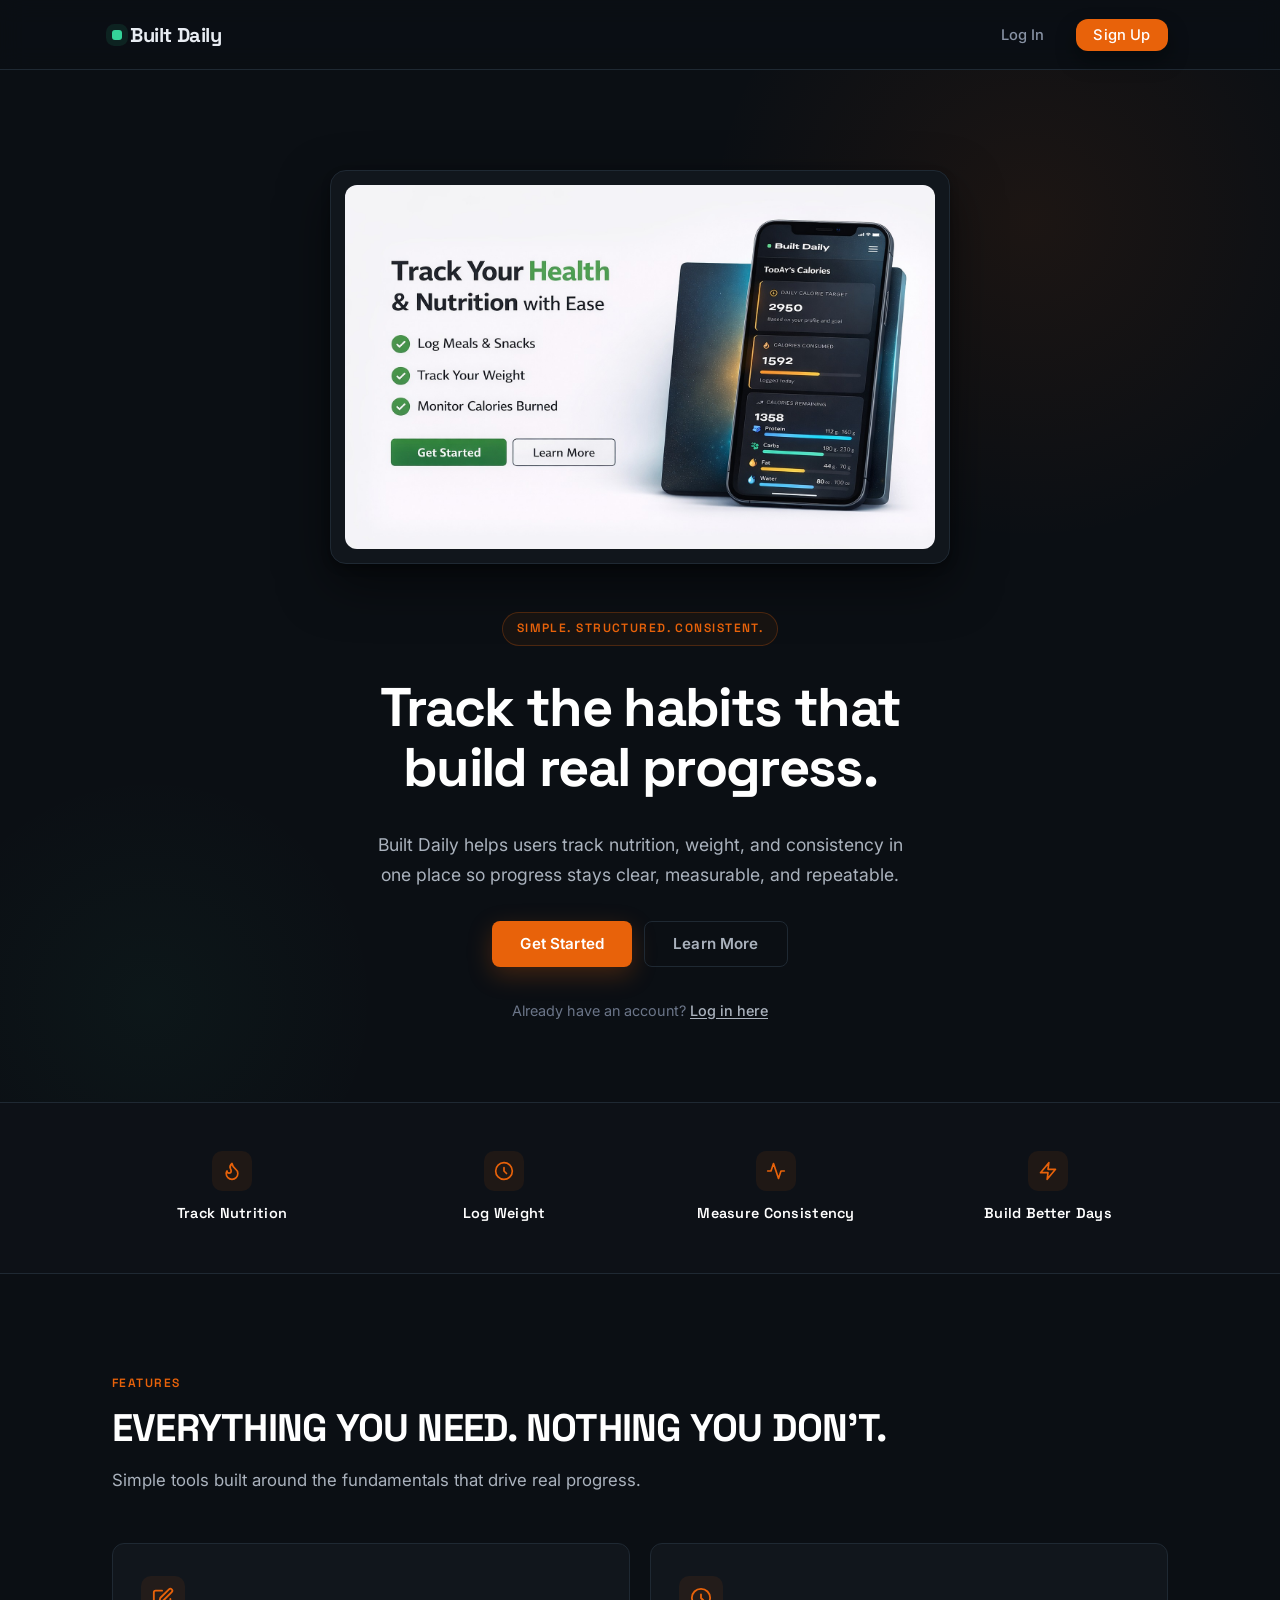
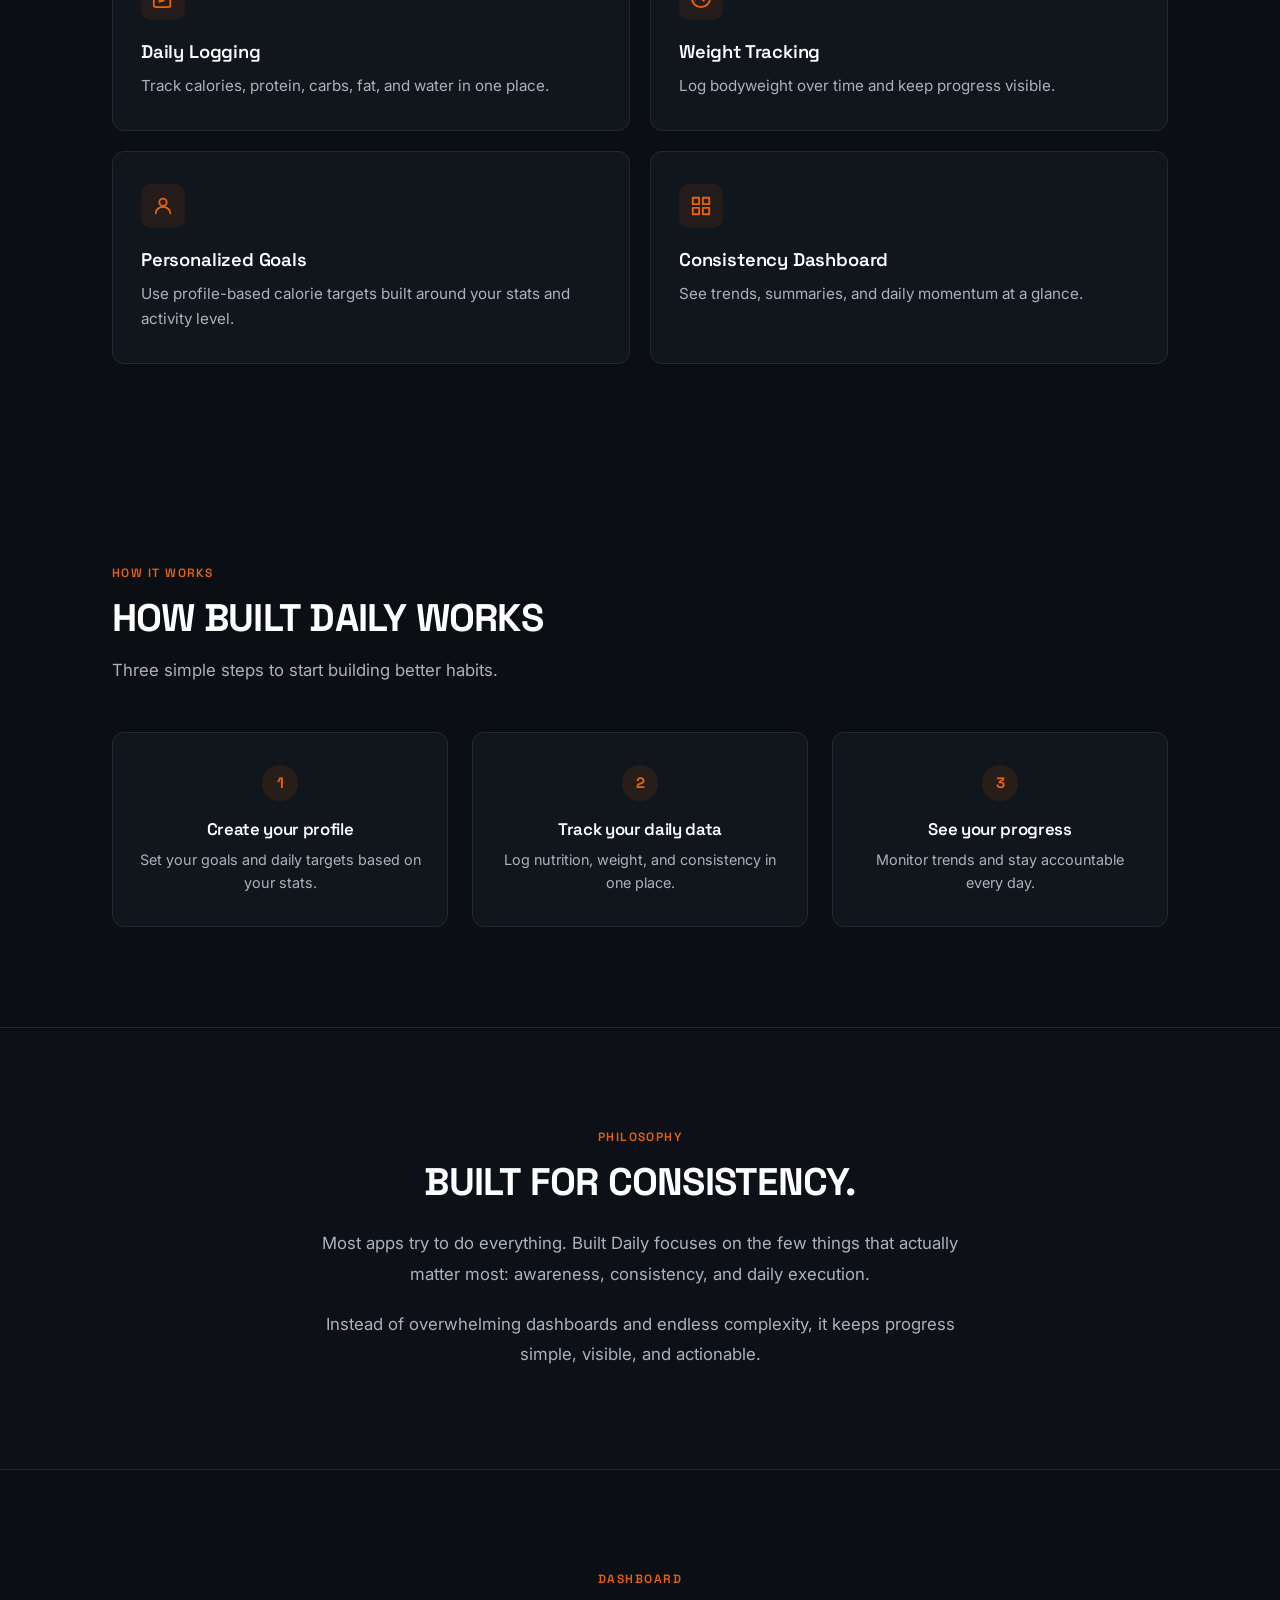
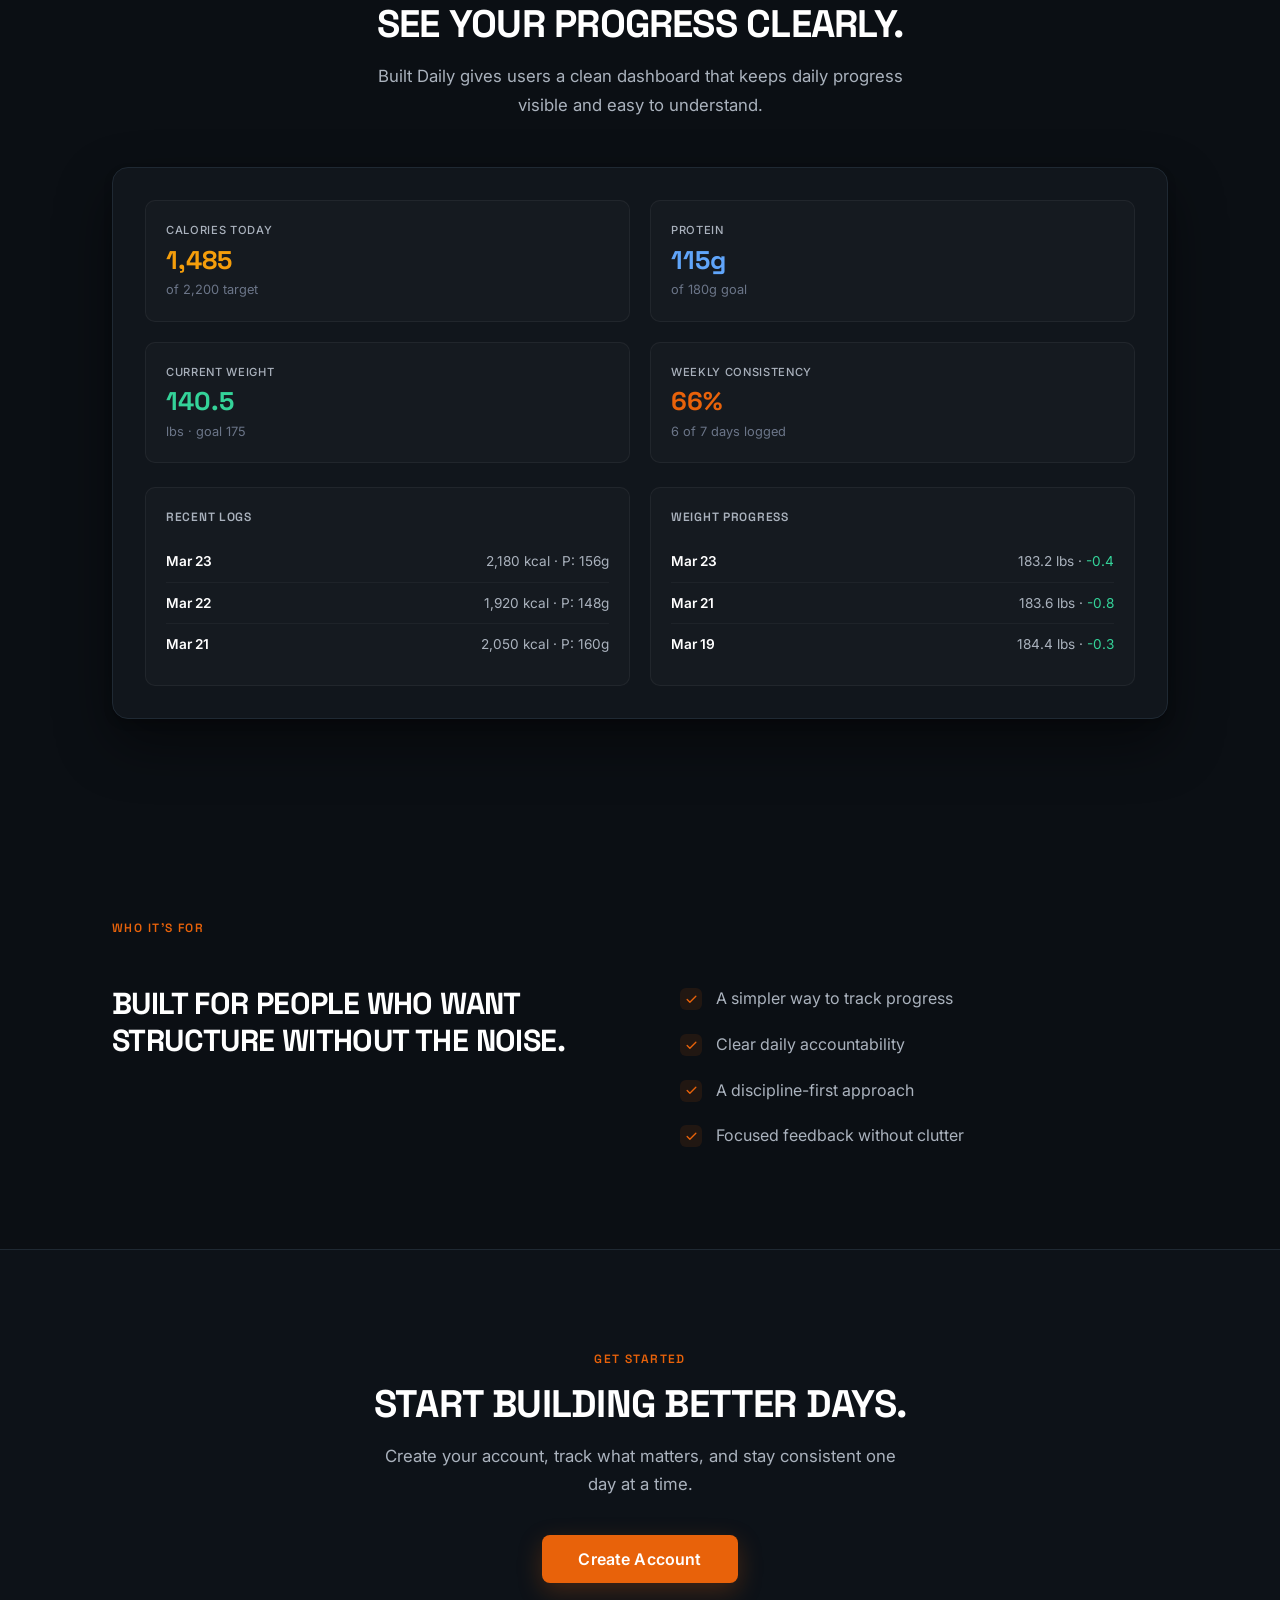
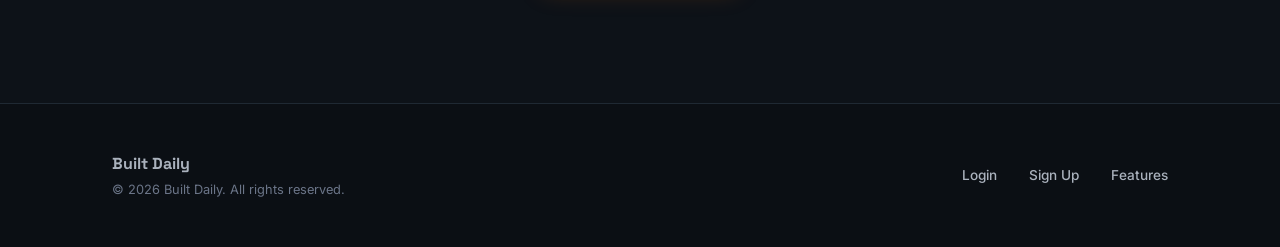
==== commit 8559b5e3: "Add glow effect to hero and step cards" ====
--- a/index.html
+++ b/index.html
@@ -38,7 +38,7 @@
     <section class="lp-hero">
       <div class="lp-hero-inner">
         <div class="lp-hero-mockup lp-fade-in">
-          <div class="lp-mockup-container lp-mockup-image-wrap">
+          <div class="lp-mockup-container lp-mockup-image-wrap lp-glow lp-glow--hero">
             <img src="images/mock-up.jpg" alt="Built Daily app dashboard" class="lp-mockup-image">
           </div>
         </div>
@@ -139,19 +139,19 @@
         <p class="lp-section-desc lp-fade-in">Three simple steps to start building better habits.</p>
 
         <div class="lp-how-grid">
-          <div class="lp-how-card lp-fade-in">
+          <div class="lp-how-card lp-fade-in lp-glow lp-glow--step">
             <span class="lp-how-step">1</span>
             <h3 class="lp-how-title">Create your profile</h3>
             <p class="lp-how-body">Set your goals and daily targets based on your stats.</p>
           </div>
 
-          <div class="lp-how-card lp-fade-in lp-delay-1">
+          <div class="lp-how-card lp-fade-in lp-delay-1 lp-glow lp-glow--step">
             <span class="lp-how-step">2</span>
             <h3 class="lp-how-title">Track your daily data</h3>
             <p class="lp-how-body">Log nutrition, weight, and consistency in one place.</p>
           </div>
 
-          <div class="lp-how-card lp-fade-in lp-delay-2">
+          <div class="lp-how-card lp-fade-in lp-delay-2 lp-glow lp-glow--step">
             <span class="lp-how-step">3</span>
             <h3 class="lp-how-title">See your progress</h3>
             <p class="lp-how-body">Monitor trends and stay accountable every day.</p>
@@ -185,24 +185,24 @@
 
         <div class="lp-showcase-container lp-fade-in">
           <div class="lp-showcase-grid">
-            <div class="lp-showcase-card lp-showcase-card--cal">
+            <div class="lp-showcase-card lp-showcase-card--cal lp-glow lp-glow--calories">
               <p class="lp-showcase-card-label">Calories Today</p>
-              <p class="lp-showcase-card-value">1,840</p>
+              <p class="lp-showcase-card-value"><span class="lp-counter" data-target="1840" data-format="comma">0</span></p>
               <p class="lp-showcase-card-note">of 2,200 target</p>
             </div>
-            <div class="lp-showcase-card lp-showcase-card--macro">
+            <div class="lp-showcase-card lp-showcase-card--macro lp-glow lp-glow--protein">
               <p class="lp-showcase-card-label">Protein</p>
-              <p class="lp-showcase-card-value">142g</p>
+              <p class="lp-showcase-card-value"><span class="lp-counter" data-target="142" data-suffix="g">0</span></p>
               <p class="lp-showcase-card-note">of 180g goal</p>
             </div>
-            <div class="lp-showcase-card lp-showcase-card--weight">
+            <div class="lp-showcase-card lp-showcase-card--weight lp-glow lp-glow--weight">
               <p class="lp-showcase-card-label">Current Weight</p>
-              <p class="lp-showcase-card-value">183.2</p>
+              <p class="lp-showcase-card-value"><span class="lp-counter" data-target="183.2" data-decimals="1">0</span></p>
               <p class="lp-showcase-card-note">lbs &middot; goal 175</p>
             </div>
-            <div class="lp-showcase-card lp-showcase-card--streak">
+            <div class="lp-showcase-card lp-showcase-card--streak lp-glow lp-glow--streak">
               <p class="lp-showcase-card-label">Weekly Consistency</p>
-              <p class="lp-showcase-card-value">86%</p>
+              <p class="lp-showcase-card-value"><span class="lp-counter" data-target="86" data-suffix="%">0</span></p>
               <p class="lp-showcase-card-note">6 of 7 days logged</p>
             </div>
           </div>
@@ -333,6 +333,62 @@
 
       els.forEach((el) => observer.observe(el));
     })();
+
+    // Animated counters — numbers count up when scrolled into view
+    (function () {
+      const counters = document.querySelectorAll('.lp-counter');
+      if (!counters.length) return;
+
+      function animateCounter(el) {
+        const target = parseFloat(el.dataset.target);
+        const decimals = parseInt(el.dataset.decimals) || 0;
+        const suffix = el.dataset.suffix || '';
+        const useComma = el.dataset.format === 'comma';
+        const duration = 1600;
+        const start = performance.now();
+
+        function update(now) {
+          const elapsed = now - start;
+          const progress = Math.min(elapsed / duration, 1);
+          // Ease out cubic
+          const ease = 1 - Math.pow(1 - progress, 3);
+          const current = target * ease;
+
+          let display;
+          if (decimals > 0) {
+            display = current.toFixed(decimals);
+          } else {
+            display = Math.round(current).toString();
+          }
+
+          if (useComma) {
+            display = parseInt(display).toLocaleString();
+          }
+
+          el.textContent = display + suffix;
+
+          if (progress < 1) {
+            requestAnimationFrame(update);
+          }
+        }
+
+        requestAnimationFrame(update);
+      }
+
+      const observer = new IntersectionObserver(
+        (entries) => {
+          entries.forEach((entry) => {
+            if (entry.isIntersecting) {
+              animateCounter(entry.target);
+              observer.unobserve(entry.target);
+            }
+          });
+        },
+        { threshold: 0.3 }
+      );
+
+      counters.forEach((el) => observer.observe(el));
+    })();
   </script>
 </body>
 </html>
